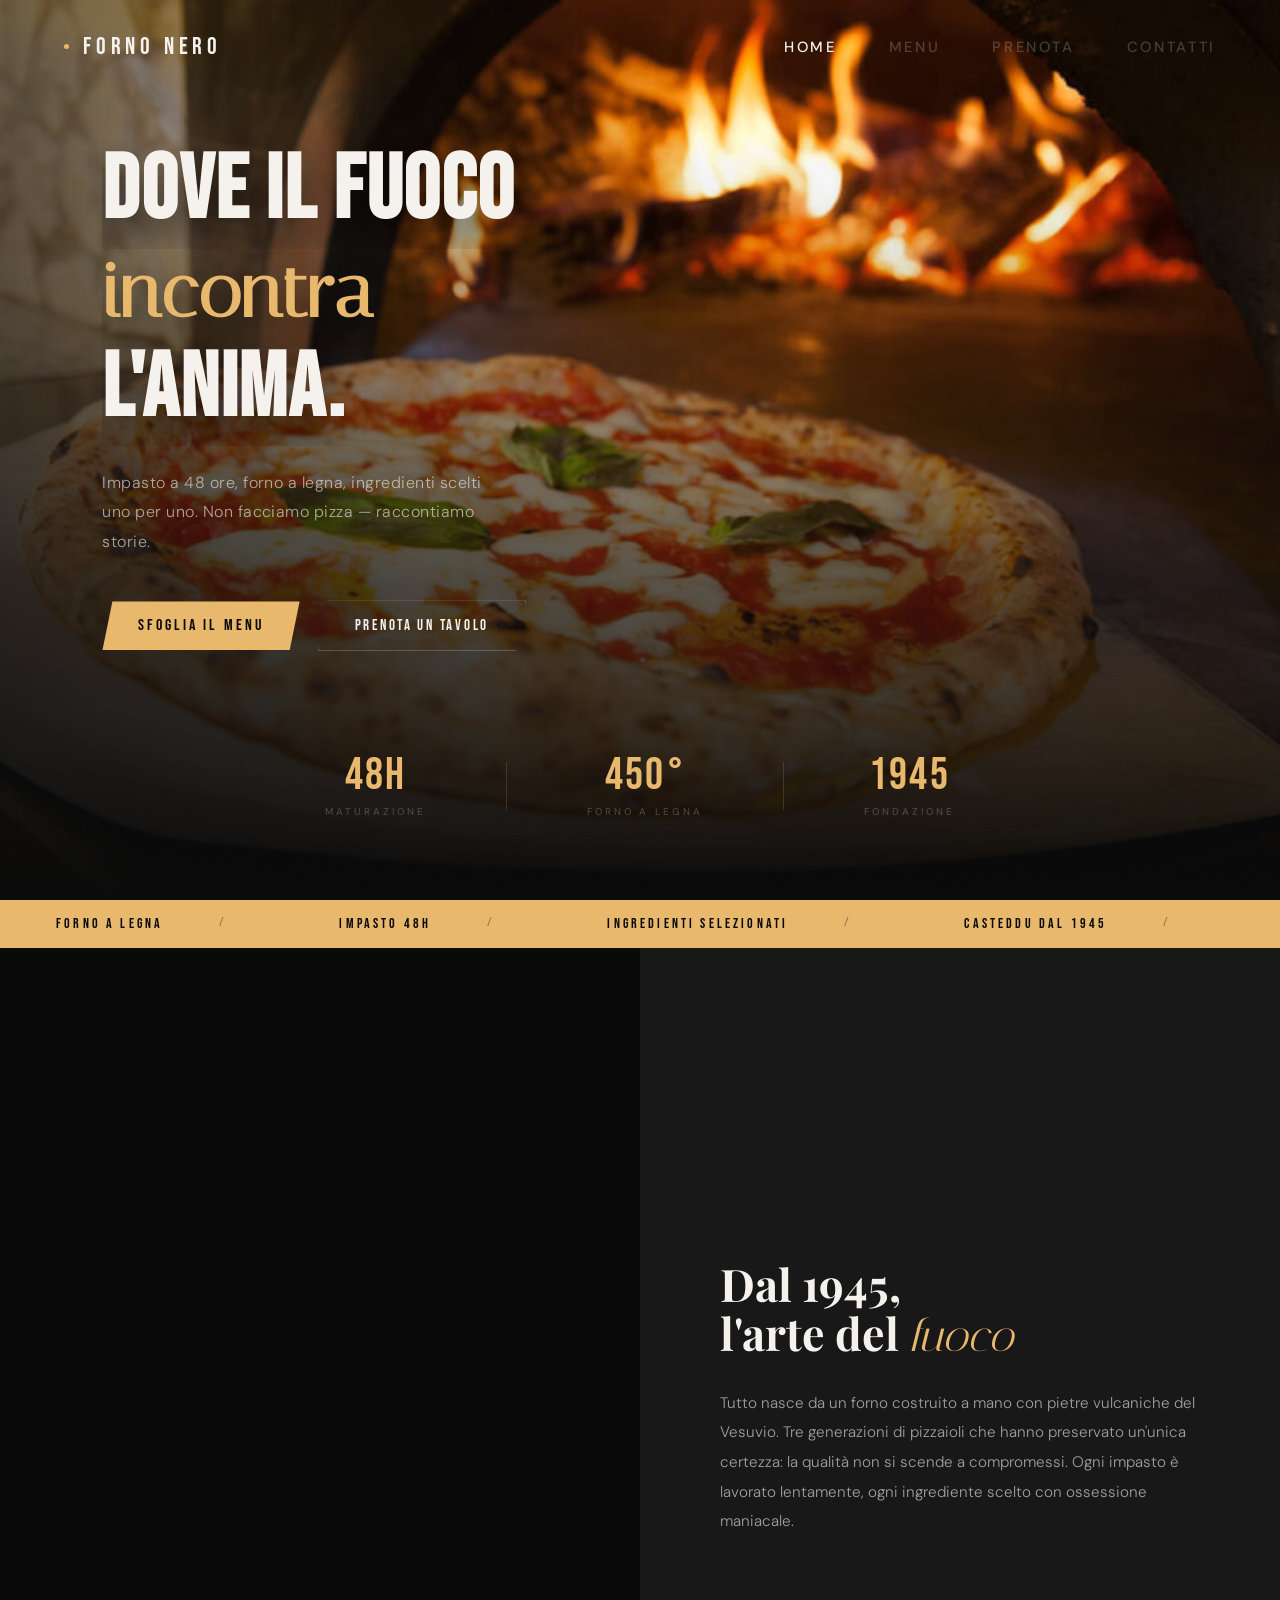
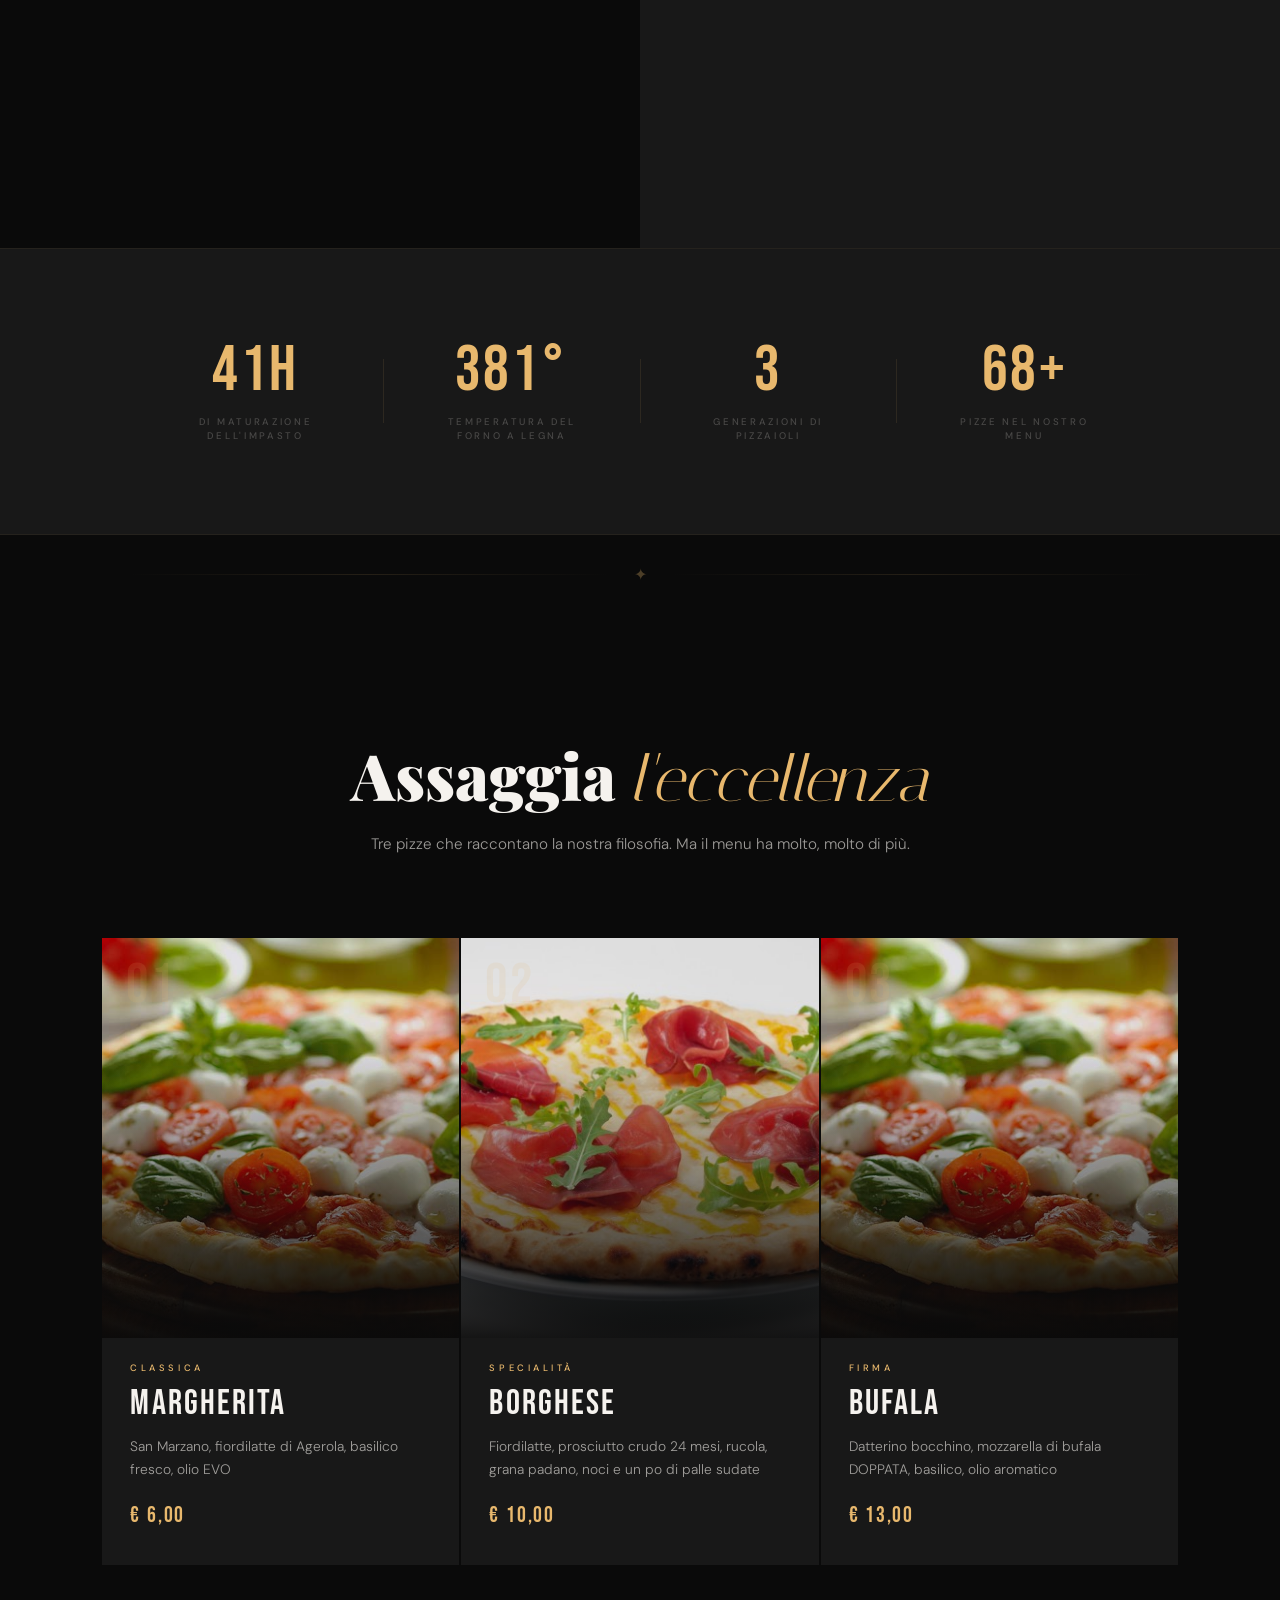
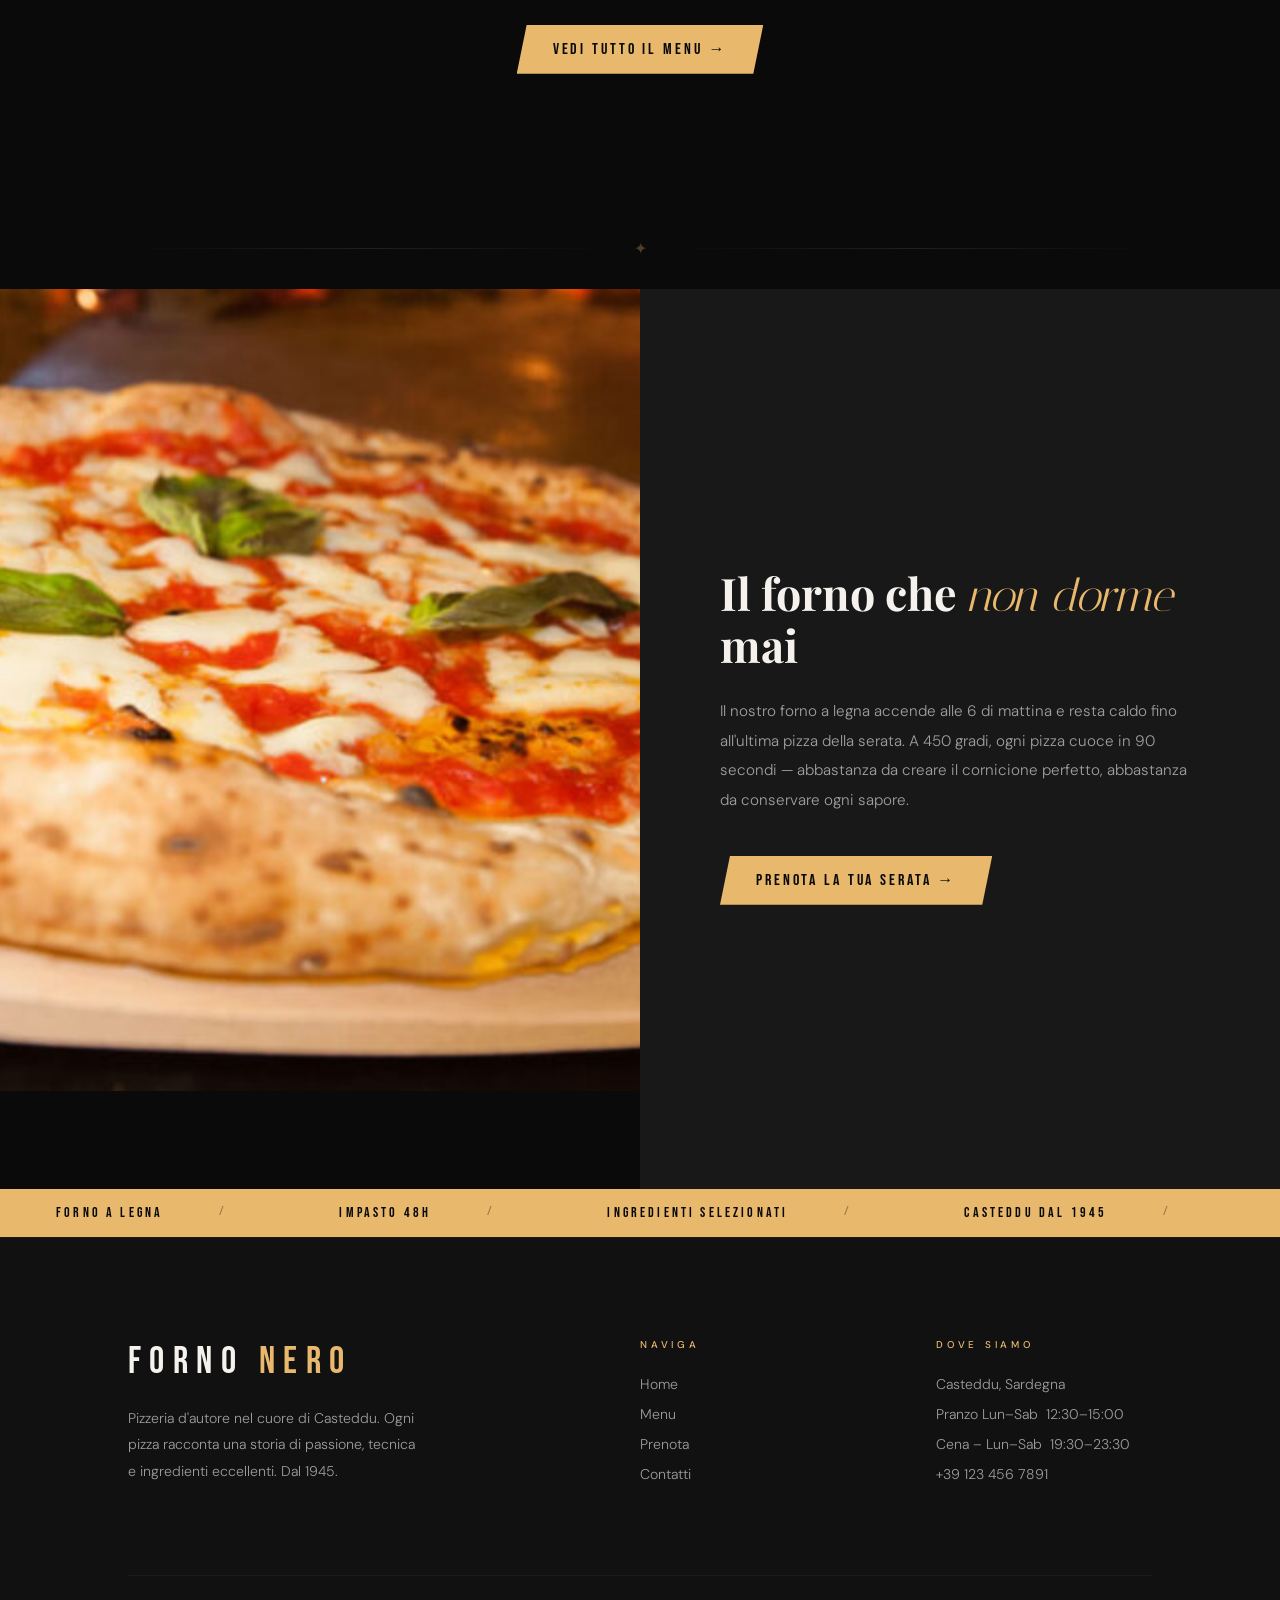
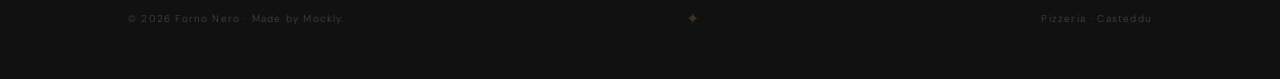
==== index.html @ 388951fe "Update index.html prova per fixare" ====
<!--FORNO NERO - Ultra Modern Redesign-->
<!DOCTYPE html>
<html lang="it">
<head>
  <meta charset="UTF-8">
  <meta name="viewport" content="width=device-width, initial-scale=1.0, viewport-fit=cover">
  <title>Forno Nero — Pizzeria d'Autore</title>
  <link rel="preconnect" href="https://fonts.googleapis.com">
  <link href="https://fonts.googleapis.com/css2?family=Bebas+Neue&family=Playfair+Display:ital,wght@0,400;0,700;0,900;1,400;1,700;1,900&family=DM+Sans:ital,opsz,wght@0,9..40,200;0,9..40,300;0,9..40,400;0,9..40,500;1,9..40,300&family=Italiana&display=swap" rel="stylesheet">
  <link rel="stylesheet" href="style.css">
  <link rel="stylesheet" href="style-index.css">
  <style>body { opacity: 0; }</style>
  <style>
    body { opacity: 0; }
    .marquee-track { animation-play-state: paused; }
  </style>
</head>
<body>

<div id="cur"></div>

<!-- Mobile overlay menu -->
<div class="mob-menu" id="mobMenu">
  <div class="mob-line"></div>
  <a href="index.html" onclick="closeMob()">Home</a>
  <a href="menu.html" onclick="closeMob()">Menu</a>
  <a href="prenotazioni.html" onclick="closeMob()">Prenota</a>
  <a href="#contatti" onclick="closeMob()">Contatti</a>
  <div class="mob-line"></div>
</div>

<!-- Nav -->
<nav id="nav">
  <a href="index.html" class="nav-brand">
    <span class="nav-brand-dot"></span>
    FORNO NERO
  </a>
  <div class="nav-links">
    <a href="index.html" class="active">Home</a>
    <a href="menu.html">Menu</a>
    <a href="prenotazioni.html">Prenota</a>
    <a href="#contatti">Contatti</a>
  </div>
  <div class="hamburger" id="ham" onclick="toggleMob()">
    <span></span><span></span><span></span>
  </div>
</nav>

<!-- Hero -->
<section id="hero">
  <div class="hero-media"></div>
  <div class="hero-vignette"></div>
  <div class="hero-content">
    <h1 class="hero-h1">
      <span class="h1-line"><span class="h1-inner">Dove il fuoco</span></span>
      <span class="h1-line"><span class="h1-inner"><em>incontra</em></span></span>
      <span class="h1-line"><span class="h1-inner">l'anima.</span></span>
    </h1>
    <p class="hero-sub">Impasto a 48 ore, forno a legna, ingredienti scelti uno per uno. Non facciamo pizza — raccontiamo storie.</p>
    <div class="hero-cta-row">
      <a href="menu.html" class="btn-primary">Sfoglia il menu</a>
      <a href="prenotazioni.html" class="btn-secondary">Prenota un tavolo</a>
    </div>
  </div>
  <div class="hero-counter">
    <div class="hero-counter-item">
      <div class="hero-counter-num">48h</div>
      <div class="hero-counter-label">Maturazione</div>
    </div>
    <div class="hero-counter-divider"></div>
    <div class="hero-counter-item">
      <div class="hero-counter-num">450°</div>
      <div class="hero-counter-label">Forno a legna</div>
    </div>
    <div class="hero-counter-divider"></div>
    <div class="hero-counter-item">
      <div class="hero-counter-num">1945</div>
      <div class="hero-counter-label">Fondazione</div>
    </div>
  </div>
</section>

<!-- Marquee -->
<div class="marquee-strip">
  <div class="marquee-track">
    <div class="marquee-item">Forno a Legna</div><div class="marquee-item">Impasto 48h</div><div class="marquee-item">Ingredienti Selezionati</div><div class="marquee-item">Casteddu Dal 1945</div><div class="marquee-item">Pizza d'Autore</div><div class="marquee-item">Tradizione Viva</div><div class="marquee-item">Forno a Legna</div><div class="marquee-item">Impasto 48h</div><div class="marquee-item">Ingredienti Selezionati</div><div class="marquee-item">Casteddu Dal 1945</div><div class="marquee-item">Pizza d'Autore</div><div class="marquee-item">Tradizione Viva</div>
  </div>
</div>

<!-- Marquee 
<div class="marquee-strip">
  <div class="marquee-track">
    <div class="marquee-item">Forno a Legna</div><div class="marquee-item">Impasto 48h</div><div class="marquee-item">Ingredienti Selezionati</div><div class="marquee-item">Casteddu Dal 1945</div><div class="marquee-item">Pizza d'Autore</div><div class="marquee-item">Tradizione Viva</div><div class="marquee-item">Forno a Legna</div><div class="marquee-item">Impasto 48h</div><div class="marquee-item">Ingredienti Selezionati</div><div class="marquee-item">Casteddu Dal 1945</div><div class="marquee-item">Pizza d'Autore</div><div class="marquee-item">Tradizione Viva</div>
  </div>
</div>
-->
<!-- Storia -->
<section class="parallax-section" id="storia">
  <div class="parallax-img-col">
    <div class="parallax-img" id="pImg1" style="background-image:url('margherita.webp');"></div>
  </div>
  <div class="parallax-text-col" data-word="FUOCO">
    <div class="parallax-text">
      <h2 class="section-h2 reveal d2">Dal 1945,<br>l'arte del <em>fuoco</em></h2>
      <p class="section-body reveal d3">Tutto nasce da un forno costruito a mano con pietre vulcaniche del Vesuvio. Tre generazioni di pizzaioli che hanno preservato un'unica certezza: la qualità non si scende a compromessi. Ogni impasto è lavorato lentamente, ogni ingrediente scelto con ossessione maniacale.</p>
    </div>
  </div>
</section>

<!-- Stats strip -->
<div class="stats-strip">
  <div class="stat-item reveal d1">
    <div class="stat-number">48h</div>
    <div class="stat-label">di maturazione dell'impasto</div>
  </div>
  <div class="stat-sep"></div>
  <div class="stat-item reveal d2">
    <div class="stat-number">450°</div>
    <div class="stat-label">temperatura del forno a legna</div>
  </div>
  <div class="stat-sep"></div>
  <div class="stat-item reveal d3">
    <div class="stat-number">3</div>
    <div class="stat-label">generazioni di pizzaioli</div>
  </div>
  <div class="stat-sep"></div>
  <div class="stat-item reveal d4">
    <div class="stat-number">80+</div>
    <div class="stat-label">pizze nel nostro menu</div>
  </div>
</div>

<div class="ornament-divider">
  <span class="ornament-glyph">✦</span>
</div>

<!-- Preview menu -->
<section class="preview-section">
  <div class="preview-head">
    <h2 class="preview-title reveal d1">Assaggia <em>l'eccellenza</em></h2>
    <p class="preview-sub reveal d2">Tre pizze che raccontano la nostra filosofia. Ma il menu ha molto, molto di più.</p>
  </div>
  <div class="preview-grid">
    <div class="preview-card reveal d1">
      <div class="preview-card-img">
        <img src="pizza_basilico.jpg" alt="Margherita">
        <div class="preview-card-overlay"></div>
        <div class="preview-card-num">01</div>
      </div>
      <div class="preview-card-body">
        <div class="preview-card-tag">Classica</div>
        <div class="preview-card-name">Margherita</div>
        <div class="preview-card-desc">San Marzano, fiordilatte di Agerola, basilico fresco, olio EVO</div>
        <div class="preview-card-price">€ 6,00</div>
      </div>
    </div>
    <div class="preview-card reveal d2">
      <div class="preview-card-img">
        <img src="borghese.jpg" alt="Borghese">
        <div class="preview-card-overlay"></div>
        <div class="preview-card-num">02</div>
      </div>
      <div class="preview-card-body">
        <div class="preview-card-tag">Specialità</div>
        <div class="preview-card-name">Borghese</div>
        <div class="preview-card-desc">Fiordilatte, prosciutto crudo 24 mesi, rucola, grana padano, noci e un po di palle sudate</div>
        <div class="preview-card-price">€ 10,00</div>
      </div>
    </div>
    <div class="preview-card reveal d3">
      <div class="preview-card-img">
        <img src="bufala.jpg" alt="Bufala">
        <div class="preview-card-overlay"></div>
        <div class="preview-card-num">03</div>
      </div>
      <div class="preview-card-body">
        <div class="preview-card-tag">Firma</div>
        <div class="preview-card-name">Bufala</div>
        <div class="preview-card-desc">Datterino bocchino, mozzarella di bufala DOPPATA, basilico, olio aromatico</div>
        <div class="preview-card-price">€ 13,00</div>
      </div>
    </div>
  </div>
  <div class="preview-cta reveal">
    <a href="menu.html" class="btn-primary">Vedi tutto il menu →</a>
  </div>
</section>

<div class="ornament-divider">
  <span class="ornament-glyph">✦</span>
</div>

<!-- Parallax forno -->
<section class="parallax-section parallax-reverse">
  <div class="parallax-text-col" data-word="LEGNA" style="background: var(--graphite);">
    <div class="parallax-text">
      <h2 class="section-h2 reveal d2">Il forno che <em>non dorme</em><br>mai</h2>
      <p class="section-body reveal d3">Il nostro forno a legna accende alle 6 di mattina e resta caldo fino all'ultima pizza della serata. A 450 gradi, ogni pizza cuoce in 90 secondi — abbastanza da creare il cornicione perfetto, abbastanza da conservare ogni sapore.</p>
      <a href="prenotazioni.html" class="btn-primary reveal d4" style="margin-top:40px; display:inline-block;">Prenota la tua serata →</a>
    </div>
  </div>
  <div class="parallax-img-col">
    <div class="parallax-img" id="pImg2" style="background-image:url('forno.jpg'); background-position: center 30%;"></div>
  </div>
</section>

<!-- Marquee -->
<div class="marquee-strip">
  <div class="marquee-track">
    <div class="marquee-item">Forno a Legna</div><div class="marquee-item">Impasto 48h</div><div class="marquee-item">Ingredienti Selezionati</div><div class="marquee-item">Casteddu Dal 1945</div><div class="marquee-item">Pizza d'Autore</div><div class="marquee-item">Tradizione Viva</div><div class="marquee-item">Forno a Legna</div><div class="marquee-item">Impasto 48h</div><div class="marquee-item">Ingredienti Selezionati</div><div class="marquee-item">Casteddu Dal 1945</div><div class="marquee-item">Pizza d'Autore</div><div class="marquee-item">Tradizione Viva</div>
  </div>
</div>

<!-- Footer -->
<footer id="contatti">
  <div class="footer-grid">
    <div>
      <div class="footer-brand">FORNO <span>NERO</span></div>
      <p class="footer-sub">Pizzeria d'autore nel cuore di Casteddu. Ogni pizza racconta una storia di passione, tecnica e ingredienti eccellenti. Dal 1945.</p>
    </div>
    <div class="footer-col">
      <h4>Naviga</h4>
      <a href="index.html">Home</a>
      <a href="menu.html">Menu</a>
      <a href="prenotazioni.html">Prenota</a>
      <a href="#contatti">Contatti</a>
    </div>
    <div class="footer-col">
      <h4>Dove siamo</h4>
      <a href="https://maps.app.goo.gl/SE37KUVxoLeGLsXS6" target="_blank" rel="noopener">Casteddu, Sardegna</a>
      <a href="#">Pranzo Lun–Sab&nbsp;&nbsp;12:30–15:00</a>
      <a href="#">Cena – Lun–Sab&nbsp;&nbsp;19:30–23:30</a>
      <a href="#">+39 123 456 7891</a>
    </div>
  </div>
  <div class="footer-bottom">
    <span>© 2026 Forno Nero · Made by Mockly.</span>
    <span class="footer-ornament">✦</span>
    <span>Pizzeria · Casteddu</span>
  </div>
</footer>

<script src="script.js"></script>
</body>
</html>
---- style.css ----
/* FORNO NERO */

/* ══ FONTS ══ */

:root {
  --void:     #0a0a0a;
  --carbon:   #111111;
  --graphite: #181818;
  --slate:    #242424;

  --signal:   #e8b86d;
  --signal2:  #c9963a;

  --white:    #f5f2ee;
  --mist:     rgba(245,242,238,0.62);
  --ghost:    rgba(245,242,238,0.22);

  /* compat */
  --ink:      var(--void);
  --bark:     var(--graphite);
  --ember:    #1a0f06;
  --sienna:   #8b4a1e;
  --amber:    var(--signal2);
  --gold:     var(--signal);
  --cream:    var(--white);
  --parchment:#ede0c4;
  --ash:      rgba(245,242,238,0.1);

  --grain: url("data:image/svg+xml,%3Csvg xmlns='http://www.w3.org/2000/svg' width='300' height='300'%3E%3Cfilter id='n'%3E%3CfeTurbulence type='fractalNoise' baseFrequency='0.85' numOctaves='4' stitchTiles='stitch'/%3E%3C/filter%3E%3Crect width='300' height='300' filter='url(%23n)' opacity='0.05'/%3E%3C/svg%3E");

  --font-display: 'Bebas Neue', sans-serif;
  --font-serif:   'Playfair Display', serif;
  --font-body:    'DM Sans', sans-serif;
  --font-accent:  'Italiana', serif;
}

*, *::before, *::after { box-sizing: border-box; margin: 0; padding: 0; }
html { scroll-behavior: smooth; overflow-x: hidden; }

body {
  background: var(--void);
  color: var(--white);
  font-family: var(--font-body);
  font-weight: 300;
  overflow-x: hidden;
  cursor: auto;
  -webkit-user-select: none;
  -moz-user-select: none;
  -ms-user-select: none;
  user-select: none;
  width: 100%;
  max-width: 100vw;
}

body::before {
  content: '';
  position: fixed; inset: 0;
  background-image: var(--grain);
  background-size: 300px 300px;
  pointer-events: none;
  z-index: 9000;
  opacity: 0.3;
  mix-blend-mode: overlay;
}

/* NAV */
nav {
  position: fixed; top: 0; left: 0; right: 0; z-index: 500;
  padding: 32px 64px;
  display: flex; align-items: center; justify-content: space-between;
  transition: padding .5s, background .5s;
}
nav.scrolled {
  padding: 16px 64px;
  background: rgba(10,10,10,.97);
  backdrop-filter: blur(30px);
  border-bottom: 1px solid rgba(232,184,109,.06);
}
.nav-brand {
  font-family: var(--font-display);
  font-size: 1.5rem;
  letter-spacing: .2em;
  color: var(--white);
  text-decoration: none;
  display: flex; align-items: center; gap: 14px;
}
.nav-brand-dot {
  width: 5px; height: 5px;
  background: var(--signal);
  border-radius: 50%;
  animation: pulse 3s ease-in-out infinite;
  flex-shrink: 0;
}
@keyframes pulse { 0%,100%{opacity:.5;transform:scale(1)} 50%{opacity:1;transform:scale(1.4)} }
.nav-links { display: flex; gap: 52px; }
.nav-links a {
  font-family: var(--font-body);
  font-size: .92rem;
  font-weight: 500;
  letter-spacing: .18em;
  text-transform: uppercase;
  color: var(--ghost);
  text-decoration: none;
  position: relative;
  transition: color .3s;
}
.nav-links a::after {
  content: '';
  position: absolute; bottom: -4px; left: 0; right: 0;
  height: 1px; background: var(--signal);
  transform: scaleX(0); transform-origin: left;
  transition: transform .4s cubic-bezier(.16,1,.3,1);
}
.nav-links a:hover,
.nav-links a.active { color: var(--white); }
.nav-links a:hover::after,
.nav-links a.active::after { transform: scaleX(1); }

.hamburger {
  display: none; flex-direction: column; gap: 6px;
  cursor: pointer; padding: 4px;
}
.hamburger span {
  display: block; width: 24px; height: 1px;
  background: var(--white);
  transition: all .4s cubic-bezier(.16,1,.3,1);
}
.hamburger.open span:nth-child(1) { transform: translateY(7px) rotate(45deg); }
.hamburger.open span:nth-child(2) { opacity:0; transform:scaleX(0); }
.hamburger.open span:nth-child(3) { transform: translateY(-7px) rotate(-45deg); }

.mob-menu {
  position: fixed; inset: 0; z-index: 450;
  background: rgba(10,10,10,.99);
  display: flex; flex-direction: column; align-items: center; justify-content: center; gap: 28px;
  opacity: 0; visibility: hidden;
  transition: opacity .5s, visibility .5s;
}
.mob-menu.open { opacity:1; visibility:visible; }
.mob-menu a {
  font-family: var(--font-display);
  font-size: clamp(3rem, 12vw, 5.5rem);
  letter-spacing: .1em;
  color: var(--white); text-decoration: none;
  opacity: 0; transform: translateY(30px);
  transition: color .3s;
}
.mob-menu.open a { opacity:1; transform:none; }
.mob-menu.open a:nth-child(2) { transition: opacity .5s .1s, transform .5s .1s, color .3s; }
.mob-menu.open a:nth-child(3) { transition: opacity .5s .2s, transform .5s .2s, color .3s; }
.mob-menu.open a:nth-child(4) { transition: opacity .5s .3s, transform .5s .3s, color .3s; }
.mob-menu.open a:nth-child(5) { transition: opacity .5s .4s, transform .5s .4s, color .3s; }
.mob-menu a:hover { color: var(--signal); }
.mob-line { width: 40px; height: 1px; background: rgba(232,184,109,.2); }

/* MARQUEE */
.marquee-strip {
  overflow: hidden;
  padding: 0;
  background: var(--signal);
  display: flex;
  align-items: center;
  height: 48px;
}
.marquee-strip {
  overflow: hidden;
  padding: 0;
  background: var(--signal);
  display: flex;
  align-items: center;
  /* ✅ FIX: min-height invece di height fisso, così il testo non viene mai tagliato */
  min-height: 48px;
  height: auto;
  /* ✅ FIX: padding verticale di sicurezza */
  padding-top: 10px;
  padding-bottom: 10px;
}
 
.marquee-track {
  display: flex;
  align-items: center;
  /* ✅ FIX: width max-content è corretto, ma aggiungiamo flex-shrink:0
     per evitare che il browser comprima il track quando calcola il layout */
  width: max-content;
  flex-shrink: 0;
  animation: marqueeScroll 30s linear infinite;
  will-change: transform;
}
 
@keyframes marqueeScroll {
  from { transform: translateX(0); }
  to   { transform: translateX(-50%); }
}
 
.marquee-item {
  font-family: var(--font-display);
  font-size: .9rem;
  letter-spacing: .22em;
  color: var(--void);
  padding: 0 56px;
  white-space: nowrap;
  display: inline-flex;
  align-items: center;
  /* ✅ FIX: line-height esplicita per evitare variazioni tra browser */
  line-height: 1.2;
}
 
.marquee-item::after {
  content: '/';
  font-size: .75rem;
  opacity: .35;
  margin-left: 56px;
}
 
/* Pause on hover */
.marquee-strip:hover .marquee-track {
  animation-play-state: paused;
}
 
/* Mobile */
@media (max-width: 768px) {
  .marquee-item {
    font-size: .8rem;
    padding: 0 32px;
  }
  .marquee-item::after {
    margin-left: 32px;
  }
}
/* PARALLAX SECTIONS */
.parallax-section {
  position: relative; min-height: 100vh;
  display: grid; grid-template-columns: 1fr 1fr;
  overflow: hidden;
}
.parallax-section.parallax-reverse { direction: rtl; }
.parallax-section.parallax-reverse .parallax-text-col { direction: ltr; }
.parallax-img-col { position: relative; overflow: hidden; }
.parallax-img {
  position: absolute; inset: -15% 0;
  background-size: cover; background-position: center;
  will-change: transform;
}
.parallax-text-col {
  display: flex; align-items: center;
  padding: 120px 80px;
  background: var(--graphite); position: relative;
}
.parallax-text-col::before {
  display: none;
}
.parallax-text { max-width: 480px; }

/* TEXT ELEMENTS */
.section-label {
  font-family: var(--font-body);
  font-size: .62rem; letter-spacing: .42em; text-transform: uppercase;
  color: var(--signal); margin-bottom: 22px;
  display: flex; align-items: center; gap: 14px;
  font-weight: 500;
}
.section-label::before {
  content: ''; width: 22px; height: 1px;
  background: var(--signal); opacity: .55;
}
.section-h2 {
  font-family: var(--font-serif);
  font-size: clamp(2rem, 3.5vw, 3.8rem);
  font-weight: 700; line-height: 1.1;
  color: var(--white); margin-bottom: 28px;
}
.section-h2 em {
  font-style: italic;
  font-family: var(--font-accent);
  color: var(--signal);
  font-weight: 400;
}
.section-body {
  font-size: .95rem; line-height: 1.95;
  color: var(--mist); font-weight: 300;
}

/* DIVIDER */
.ornament-divider {
  display: flex; align-items: center;
  padding: 0 10vw; gap: 24px; height: 80px;
  background: var(--void);
}
.ornament-divider::before, .ornament-divider::after {
  content: ''; flex: 1; height: 1px;
  background: linear-gradient(to right, transparent, rgba(232,184,109,.12), transparent);
}
.ornament-glyph { font-size: 1rem; color: var(--signal); opacity: .3; }

/* BUTTONS */
.btn-primary {
  font-family: var(--font-display);
  font-size: 1rem; letter-spacing: .18em;
  color: var(--void); background: var(--signal);
  text-decoration: none; padding: 15px 36px;
  display: inline-block; cursor: none;
  transition: background .25s, letter-spacing .25s;
  clip-path: polygon(10px 0%, 100% 0%, calc(100% - 10px) 100%, 0% 100%);
}
.btn-primary:hover {
  background: var(--white);
  letter-spacing: .24em;
}

.btn-secondary {
  font-family: var(--font-display);
  font-size: .95rem; letter-spacing: .18em;
  color: var(--white); background: transparent;
  border: 1px solid rgba(245,242,238,.2);
  text-decoration: none; padding: 15px 36px;
  display: inline-block; cursor: none;
  transition: border-color .3s, color .3s;
  clip-path: polygon(10px 0%, 100% 0%, calc(100% - 10px) 100%, 0% 100%);
}
.btn-secondary:hover { border-color: var(--signal); color: var(--signal); }

/* REVEAL */
.reveal {
  opacity: 0; transform: translateY(36px);
  transition: opacity .85s cubic-bezier(.16,1,.3,1), transform .85s cubic-bezier(.16,1,.3,1);
}
.reveal.visible { opacity: 1; transform: none; }
.reveal.d1 { transition-delay: .08s; }
.reveal.d2 { transition-delay: .18s; }
.reveal.d3 { transition-delay: .3s; }
.reveal.d4 { transition-delay: .44s; }
@keyframes fadeUp { from { opacity:0; transform:translateY(24px); } to { opacity:1; transform:none; } }

/* ── ADVANCED ANIMATIONS ── */

/* Magnetic hover effect for buttons */
.btn-primary, .btn-secondary {
  position: relative;
  overflow: hidden;
}
.btn-primary::before {
  content: '';
  position: absolute;
  top: 50%; left: 50%;
  width: 0; height: 0;
  background: rgba(255,255,255,.15);
  border-radius: 50%;
  transform: translate(-50%, -50%);
  transition: width .6s cubic-bezier(.16,1,.3,1), height .6s cubic-bezier(.16,1,.3,1);
}
.btn-primary:hover::before { width: 300px; height: 300px; }

/* Shimmer animation for stat numbers */
@keyframes shimmer {
  0% { background-position: -200% center; }
  100% { background-position: 200% center; }
}

/* Stagger entrance for nav links */
@keyframes navLinkIn {
  from { opacity: 0; transform: translateY(-8px); }
  to { opacity: 1; transform: none; }
}
.nav-links a {
  animation: navLinkIn .5s cubic-bezier(.16,1,.3,1) both;
}
.nav-links a:nth-child(1) { animation-delay: .05s; }
.nav-links a:nth-child(2) { animation-delay: .1s; }
.nav-links a:nth-child(3) { animation-delay: .15s; }
.nav-links a:nth-child(4) { animation-delay: .2s; }

/* Glow pulse for brand dot */
.nav-brand-dot {
  box-shadow: 0 0 0 0 rgba(232,184,109,.4);
  animation: brandPulse 3s ease-in-out infinite;
}
@keyframes brandPulse {
  0%, 100% { opacity:.5; transform:scale(1); box-shadow: 0 0 0 0 rgba(232,184,109,.4); }
  50% { opacity:1; transform:scale(1.4); box-shadow: 0 0 0 6px rgba(232,184,109,0); }
}

/* Floating animation for ornament glyph */
@keyframes float {
  0%, 100% { transform: translateY(0); }
  50% { transform: translateY(-6px); }
}
.ornament-glyph {
  animation: float 3s ease-in-out infinite;
  display: inline-block;
}

/* Marquee hover pause */
.marquee-strip:hover .marquee-track {
  animation-play-state: paused;
}

/* Underline swipe animation */
.nav-links a {
  overflow: hidden;
}

/* Card hover glow */
.preview-card::after,
.spec-card::after {
  content: '';
  position: absolute;
  inset: 0;
  background: radial-gradient(circle at 50% 100%, rgba(232,184,109,.08) 0%, transparent 60%);
  opacity: 0;
  transition: opacity .5s cubic-bezier(.16,1,.3,1);
  pointer-events: none;
}
.preview-card:hover::after,
.spec-card:hover::after { opacity: 1; }

/* Cursor glow (desktop) */
#cur {
  display: none;
}
#cur.visible { opacity: 1; }
#cur.hovered { width: 40px; height: 40px; opacity: .5; }

/* Line border reveal */
@keyframes lineDraw {
  from { transform: scaleX(0); }
  to { transform: scaleX(1); }
}

/* Texture shimmer on hover for sections */
.parallax-text-col {
  transition: background .6s;
}

/* Number counter animation */
@keyframes countUp {
  from { opacity: 0; transform: translateY(20px); }
  to { opacity: 1; transform: none; }
}
.stat-item.visible .stat-number {
  animation: countUp .7s cubic-bezier(.16,1,.3,1) both;
}
.stat-item.visible.d1 .stat-number { animation-delay: .05s; }
.stat-item.visible.d2 .stat-number { animation-delay: .15s; }
.stat-item.visible.d3 .stat-number { animation-delay: .25s; }
.stat-item.visible.d4 .stat-number { animation-delay: .35s; }

/* FOOTER */
footer {
  background: var(--carbon);
  border-top: 1px solid rgba(232,184,109,.05);
  padding: 100px 10vw 50px;
  overflow: hidden;
}
.footer-grid {
  display: grid; grid-template-columns: 2fr 1fr 1fr;
  gap: 80px; margin-bottom: 80px;
}
.footer-brand {
  font-family: var(--font-display);
  font-size: clamp(1.6rem, 3vw, 2.4rem);
  letter-spacing: .22em; color: var(--white); margin-bottom: 20px;
  white-space: nowrap;
}
.footer-brand span { color: var(--signal); }
.footer-sub { font-size: .88rem; color: var(--mist); line-height: 1.9; max-width: 290px; }
.footer-col h4 {
  font-family: var(--font-body); font-size: .62rem;
  letter-spacing: .38em; text-transform: uppercase;
  color: var(--signal); margin-bottom: 24px; font-weight: 500;
}
.footer-col a {
  display: block; font-size: .88rem;
  color: var(--mist); text-decoration: none;
  margin-bottom: 12px; transition: color .3s;
}
.footer-col a:hover { color: var(--white); }
.footer-bottom {
  border-top: 1px solid rgba(232,184,109,.06); padding-top: 32px;
  display: flex; justify-content: space-between; align-items: center;
  font-size: .62rem; letter-spacing: .12em; color: var(--ghost);
  font-family: var(--font-body);
  flex-wrap: wrap; gap: 8px;
}
.footer-ornament { color: var(--signal); opacity: .2; font-size: 1rem; }

/* TABLET */
@media (max-width: 1024px) {
  nav, nav.scrolled { padding: 20px 32px; }
  .nav-links { gap: 28px; }
  .parallax-section { grid-template-columns: 1fr; min-height: auto; }
  .parallax-section.parallax-reverse { direction: ltr; }
  .parallax-img-col { height: 55vw; min-height: 280px; }
  .parallax-img { position: absolute; inset: 0; height: 100%; transform: none !important; }
  .parallax-text-col { padding: 72px 8vw; }
  .parallax-text { max-width: 100%; }
  .footer-grid { grid-template-columns: 1fr 1fr; gap: 48px; }
  footer { padding: 80px 8vw 44px; }
}
@media (max-width: 768px) {
  body { cursor: auto; }
  #cur { display: none; }
  nav, nav.scrolled { padding: 18px 20px; }
  .nav-links { display: none; }
  .hamburger { display: flex; }
  .parallax-img-col { height: 60vw; min-height: 220px; }
  .parallax-text-col { padding: 56px 6vw; }
  .section-h2 { font-size: clamp(1.8rem, 7vw, 2.8rem); }
  .footer-grid { grid-template-columns: 1fr; gap: 36px; }
  .footer-brand { font-size: 1.8rem; }
  .footer-bottom { flex-direction: column; gap: 10px; align-items: flex-start; }
  .footer-ornament { display: none; }
  footer { padding: 60px 6vw 32px; }
  .marquee-item { font-size: .8rem; padding: 0 32px; }
  .btn-primary, .btn-secondary { padding: 14px 28px; font-size: .9rem; }
}
---- style-index.css ----
/* FORNO NERO — style-index.css — Ultra Modern */
/* ✅ BUG FIX 1: .h1-line overflow hidden tagliava lettere alte (Bebas Neue) */
/* ✅ BUG FIX 2: .hero-counter non visibile su alcuni browser/device */
/* ✅ BUG FIX 3: .marquee-strip altezza fissa 48px tagliava il testo */

/* HERO */
#hero {
  position: relative;
  min-height: 100vh;
  overflow: visible;
  height: auto;
  display: flex;
  flex-direction: column;
  align-items: flex-start;
  justify-content: space-between;
}

.hero-media {
  position: absolute; inset: 0;
  background-image: url("forno.jpg");
  background-size: cover;
  background-position: center 40%;
  transform: scale(1.12);
  animation: heroZoom 14s ease-out forwards;
  z-index: 0;
  width: 100%;
  height: 100%;
}

@keyframes heroZoom { to { transform: scale(1); } }

.hero-vignette {
  position: absolute; inset: 0;
  z-index: 1;
  background:
    linear-gradient(to top, rgba(10,10,10,1) 0%, rgba(10,10,10,.65) 35%, rgba(10,10,10,.15) 65%, transparent 85%),
    linear-gradient(to right, rgba(10,10,10,.6) 0%, transparent 55%);
}

.hero-content {
  position: relative;
  z-index: 2;
  padding: 140px 6vw 0 8vw;
  max-width: min(920px, 90vw);
  width: 100%;
}

.hero-eyebrow {
  font-family: var(--font-body);
  font-size: .7rem; letter-spacing: .42em; text-transform: uppercase;
  color: var(--signal); margin-bottom: 44px;
  opacity: 0; animation: fadeUp .8s ease forwards 2.2s;
  display: flex; align-items: center; gap: 0;
  font-weight: 500;
}

.hero-h1 {
  font-family: var(--font-display);
  font-size: clamp(3.5rem, 7vw, 10rem);
  line-height: 1.05;
  color: var(--white);
  margin-bottom: 32px;
  letter-spacing: .02em;
  text-shadow: 0 18px 35px rgba(0,0,0,0.5);
}

.hero-h1 em {
  font-style: normal;
  font-family: var(--font-accent);
  color: var(--signal);
  font-size: .85em;
}

.h1-line {
  display: block;
  /* ✅ FIX 1: era overflow:hidden che tagliava le lettere alte di Bebas Neue.
     Usiamo clip invece di overflow, oppure aggiungiamo padding compensativo.
     La soluzione più pulita: padding-bottom + margin-bottom negativo per non
     alterare il layout, ma che permette alle discendenti/ascendenti di respirare. */
  overflow: hidden;
  padding-bottom: 0.12em;
  margin-bottom: -0.12em;
}

.h1-inner {
  display: block;
  transform: translateY(110%);
  animation: slideUp 1s cubic-bezier(.16,1,.3,1) forwards;
  white-space: normal;
  /* ✅ FIX 1 (complementare): padding-top per non tagliare le parti alte */
  padding-top: 0.05em;
}

.h1-line:nth-child(1) .h1-inner { animation-delay: 0.5s; }
.h1-line:nth-child(2) .h1-inner { animation-delay: 0.65s; }
.h1-line:nth-child(3) .h1-inner { animation-delay: 0.8s; }
@keyframes slideUp { to { transform: translateY(0); } }

.hero-sub {
  font-size: 1rem; font-weight: 300;
  color: var(--mist); letter-spacing: .03em; line-height: 1.85;
  max-width: min(380px, 85vw);
  opacity: 0; animation: fadeUp .8s ease forwards 1.2s;
  text-shadow: 0 10px 24px rgba(0,0,0,0.35);
}

.hero-cta-row {
  margin-top: 44px; display: flex; align-items: center; gap: 18px; flex-wrap: wrap;
  opacity: 0; animation: fadeUp .8s ease forwards 1.4s;
}

/* ✅ FIX 2: Hero counter bar
   Problema: opacity:0 + animation fadeUp non partiva su alcuni browser
   quando la pagina veniva caricata con body opacity:0 (vedi <style> in head).
   Il body parte invisibile e fa un fade-in via JS. Se lo script è lento,
   le animazioni CSS con delay potrebbero già essere scadute.
   Soluzione: aggiungiamo animation-fill-mode: both (già presente),
   e usiamo animation-play-state per forzare la riproduzione,
   più un fallback con animation-delay più corto. */
.hero-counter {
  position: relative;
  z-index: 2;
  width: 100%;
  display: flex;
  align-items: center;
  justify-content: center;
  padding: 0 10vw 6vh;
  margin-top: 60px;
  opacity: 0;
  /* ✅ FIX 2: ridotto delay da 1.6s a 1s e aggiunto both per garantire
     che l'elemento rimanga visibile anche se l'animazione è già completata */
  animation: fadeUp .8s ease forwards 1s;
  animation-fill-mode: both;
}

.hero-counter-item {
  flex: 0 1 auto;
  padding: 28px 40px;
  text-align: center;
}

.hero-counter-num {
  font-family: var(--font-display);
  font-size: clamp(2rem, 3.5vw, 3.5rem);
  color: var(--signal); line-height: 1; letter-spacing: .05em;
  margin-bottom: 6px;
  /* ✅ FIX 2 (complementare): garantisce visibilità anche senza animazione */
  will-change: transform;
}

.hero-counter-label {
  font-family: var(--font-body);
  font-size: .62rem; letter-spacing: .3em; text-transform: uppercase;
  color: var(--ghost); font-weight: 500;
  /* ✅ FIX 2: white-space:nowrap evita che le label si spezzino su mobile */
  white-space: nowrap;
}

.hero-counter-divider {
  width: 1px; height: 48px;
  background: rgba(232,184,109,.18);
  flex-shrink: 0;
  margin: 0 40px;
}

/* STATS STRIP — sezione separata sotto l'hero */
.stats-strip {
  background: var(--graphite);
  width: 100%;
  display: flex;
  align-items: center;
  justify-content: center;
  padding: 70px 10vw;
  gap: 0;
  flex-wrap: wrap;
  border-top: 1px solid rgba(232,184,109,.06);
  border-bottom: 1px solid rgba(232,184,109,.06);
}

.stat-item {
  text-align: center;
  padding: 20px 48px;
  flex: 1;
  min-width: 160px;
}

.stat-number {
  font-family: var(--font-display);
  font-size: clamp(3rem, 5vw, 5rem);
  color: var(--signal); line-height: 1; margin-bottom: 12px;
  letter-spacing: .04em;
}

.stat-label {
  font-family: var(--font-body);
  font-size: .6rem; letter-spacing: .28em; text-transform: uppercase;
  color: var(--ghost); line-height: 1.5; font-weight: 500;
}

.stat-sep {
  width: 1px; height: 64px;
  background: rgba(232,184,109,.1);
  flex-shrink: 0;
}

/* PREVIEW SECTION */
.preview-section {
  background: var(--void); padding: 130px 8vw;
}
.preview-head { text-align: center; margin-bottom: 80px; }
.preview-title {
  font-family: var(--font-serif);
  font-size: clamp(2.5rem, 5vw, 5.5rem); font-weight: 900;
  color: var(--white); line-height: .95;
}
.preview-title em {
  font-style: italic;
  font-family: var(--font-accent);
  color: var(--signal);
  font-weight: 400;
}
.preview-sub {
  font-size: .95rem; color: var(--mist);
  line-height: 1.8; margin-top: 20px;
}
.preview-grid {
  display: grid; grid-template-columns: repeat(3, 1fr);
  gap: 2px; max-width: 1300px; margin: 0 auto 60px;
}
.preview-card {
  position: relative; overflow: hidden;
  background: var(--graphite);
  transition: transform .5s cubic-bezier(.16,1,.3,1);
}
.preview-card:hover { transform: translateY(-8px); }
.preview-card-img {
  position: relative; height: 400px; overflow: hidden;
}
.preview-card-img img {
  width: 100%; height: 100%; object-fit: cover;
  transition: transform 1.2s cubic-bezier(.16,1,.3,1);
  filter: brightness(.9);
}
.preview-card:hover .preview-card-img img { transform: scale(1.08); filter: brightness(1); }
.preview-card-overlay {
  position: absolute; inset: 0;
  background: linear-gradient(to top, rgba(10,10,10,.95) 0%, rgba(10,10,10,.3) 50%, transparent 75%);
}
.preview-card-num {
  position: absolute; top: 20px; left: 24px;
  font-family: var(--font-display);
  font-size: 3.5rem; color: rgba(232,184,109,.12);
  line-height: 1; letter-spacing: .05em;
  z-index: 1;
}
.preview-card-body {
  padding: 24px 28px 36px;
}
.preview-card-tag {
  font-family: var(--font-body);
  font-size: .58rem; letter-spacing: .38em; text-transform: uppercase;
  color: var(--signal); margin-bottom: 8px; font-weight: 500;
}
.preview-card-name {
  font-family: var(--font-display);
  font-size: 2.2rem; color: var(--white); margin-bottom: 10px;
  letter-spacing: .06em;
}
.preview-card-desc {
  font-size: .86rem; color: var(--mist); line-height: 1.7; margin-bottom: 20px;
}
.preview-card-price {
  font-family: var(--font-display);
  font-size: 1.4rem; color: var(--signal); letter-spacing: .08em;
}
.preview-cta { text-align: center; margin-top: 20px; }

/* RESPONSIVE */
@media (max-width: 1024px) {
  .preview-grid { grid-template-columns: 1fr 1fr; }
  .preview-card:last-child { grid-column: span 2; }
  .stats-strip { padding: 56px 6vw; }
  .stat-sep { display: none; }
  .stat-item { border-bottom: 1px solid rgba(232,184,109,.06); }
  .hero-counter { padding: 0 8vw 6vh; }
  .hero-counter-divider { margin: 0 24px; }
}

@media (max-width: 768px) {
  #hero { min-height: 100svh; }
  .hero-content { padding: 110px 6vw 0; }
  .hero-h1 { font-size: clamp(3rem, 13vw, 5rem); line-height: 1.03; margin-bottom: 22px; }
  .hero-sub { font-size: .88rem; }
  .hero-cta-row { flex-direction: column; align-items: flex-start; gap: 12px; }
  .hero-counter { padding: 0 6vw 6vh; gap: 0; }
  .hero-counter-item { padding: 20px 0; }
  /* ✅ FIX 2 mobile: le label non si spezzano su schermi stretti */
  .hero-counter-label { font-size: .55rem; letter-spacing: .2em; }
  .hero-counter-divider { margin: 0 16px; }
  .stats-strip { padding: 48px 6vw; }
  .stat-item { min-width: 50%; padding: 20px 16px; }
  .preview-section { padding: 80px 5vw; }
  .preview-grid { grid-template-columns: 1fr; }
  .preview-card:last-child { grid-column: span 1; }
  .preview-card-img { height: 300px; }
}

@media (max-width: 480px) {
  .hero-h1 { font-size: clamp(3rem, 14vw, 5rem); }
  .hero-counter { flex-direction: row; flex-wrap: wrap; gap: 0; }
  .hero-counter-item { min-width: 33%; text-align: center; }
  .hero-counter-divider { display: none; }
  .stat-item { min-width: 100%; }
}
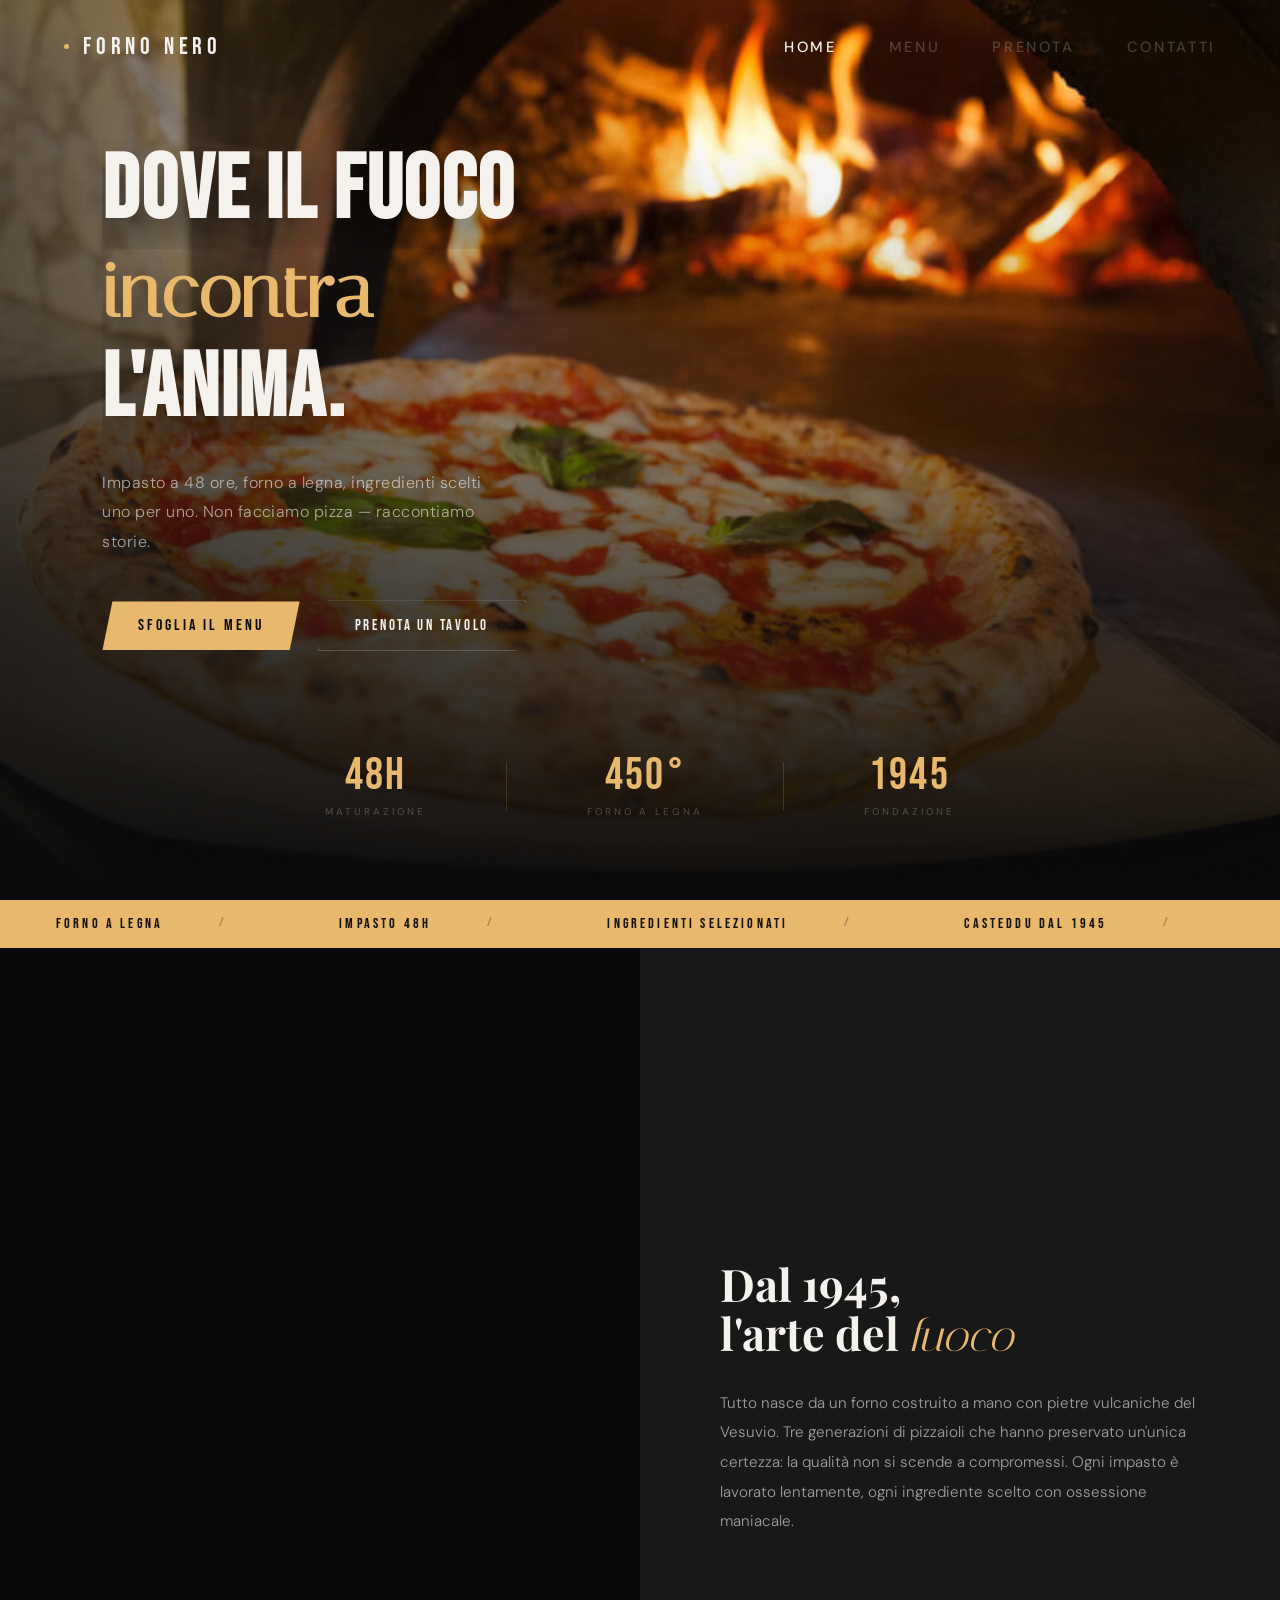
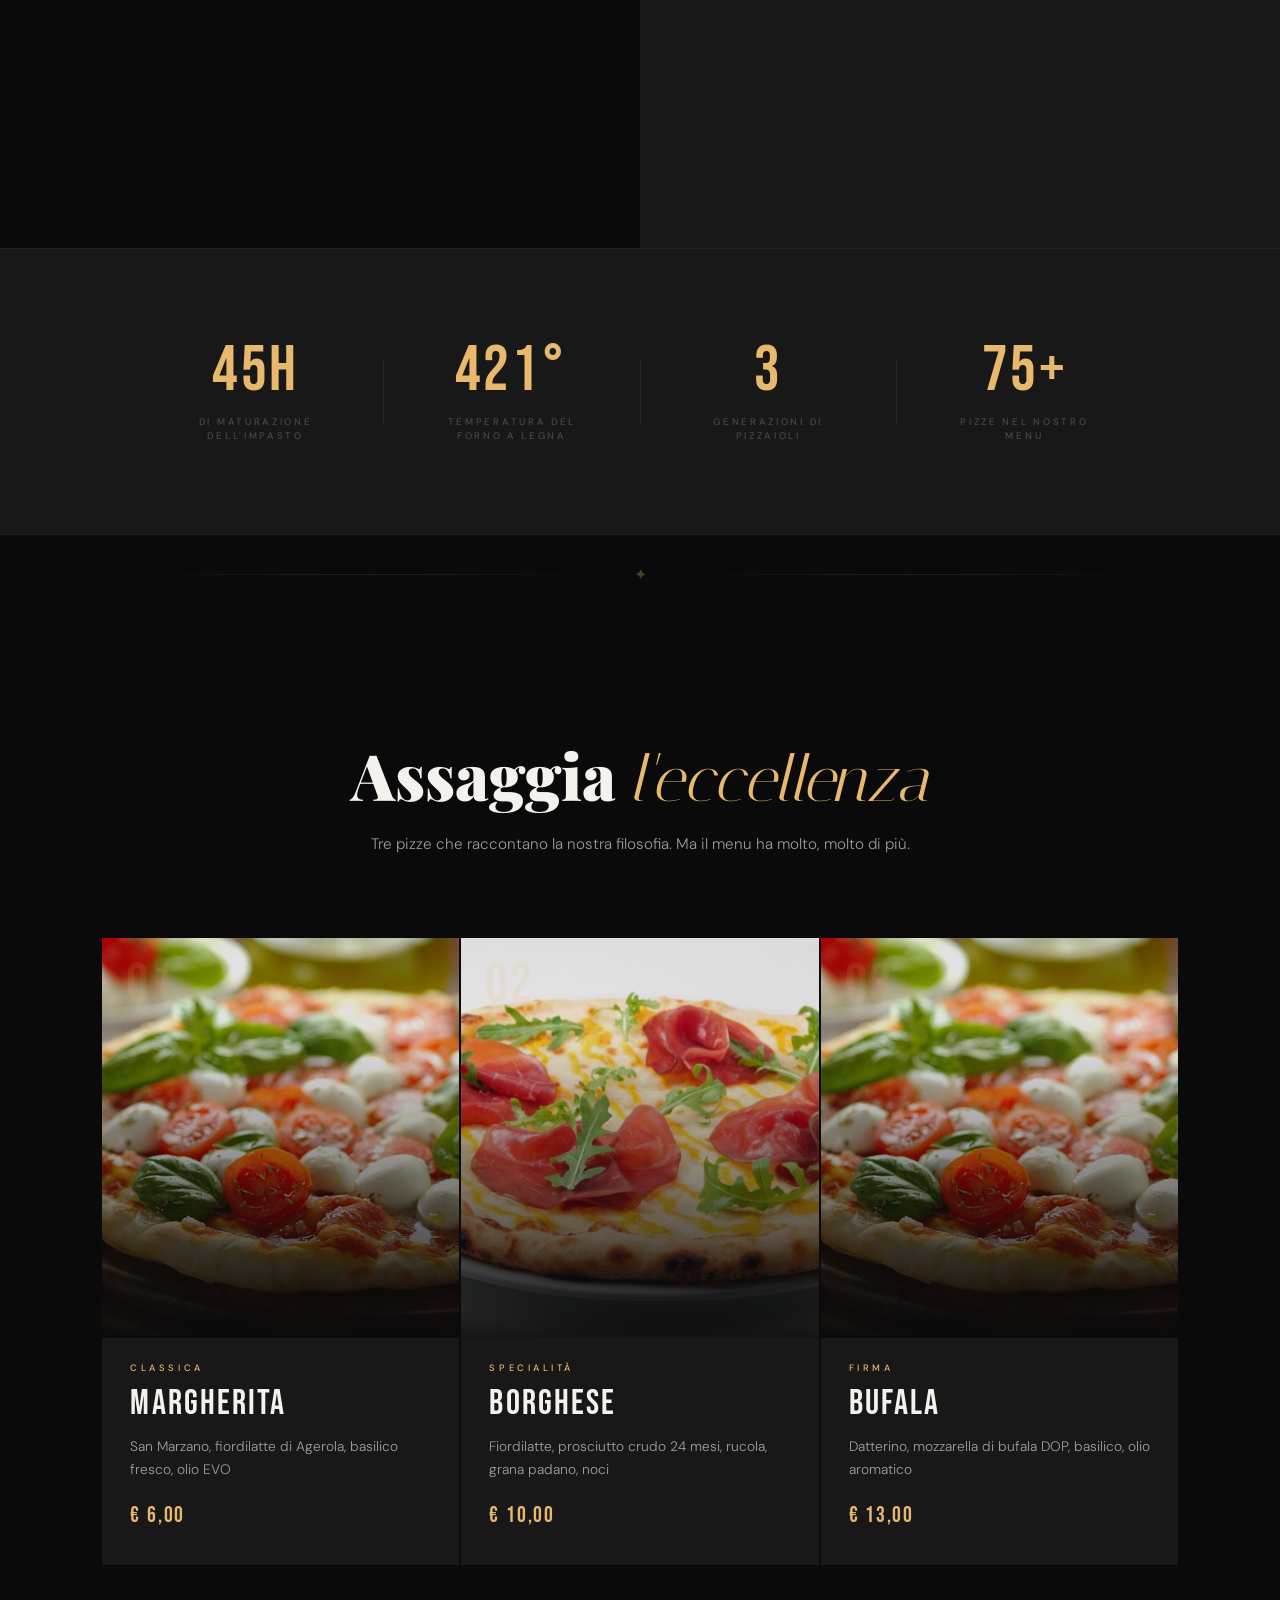
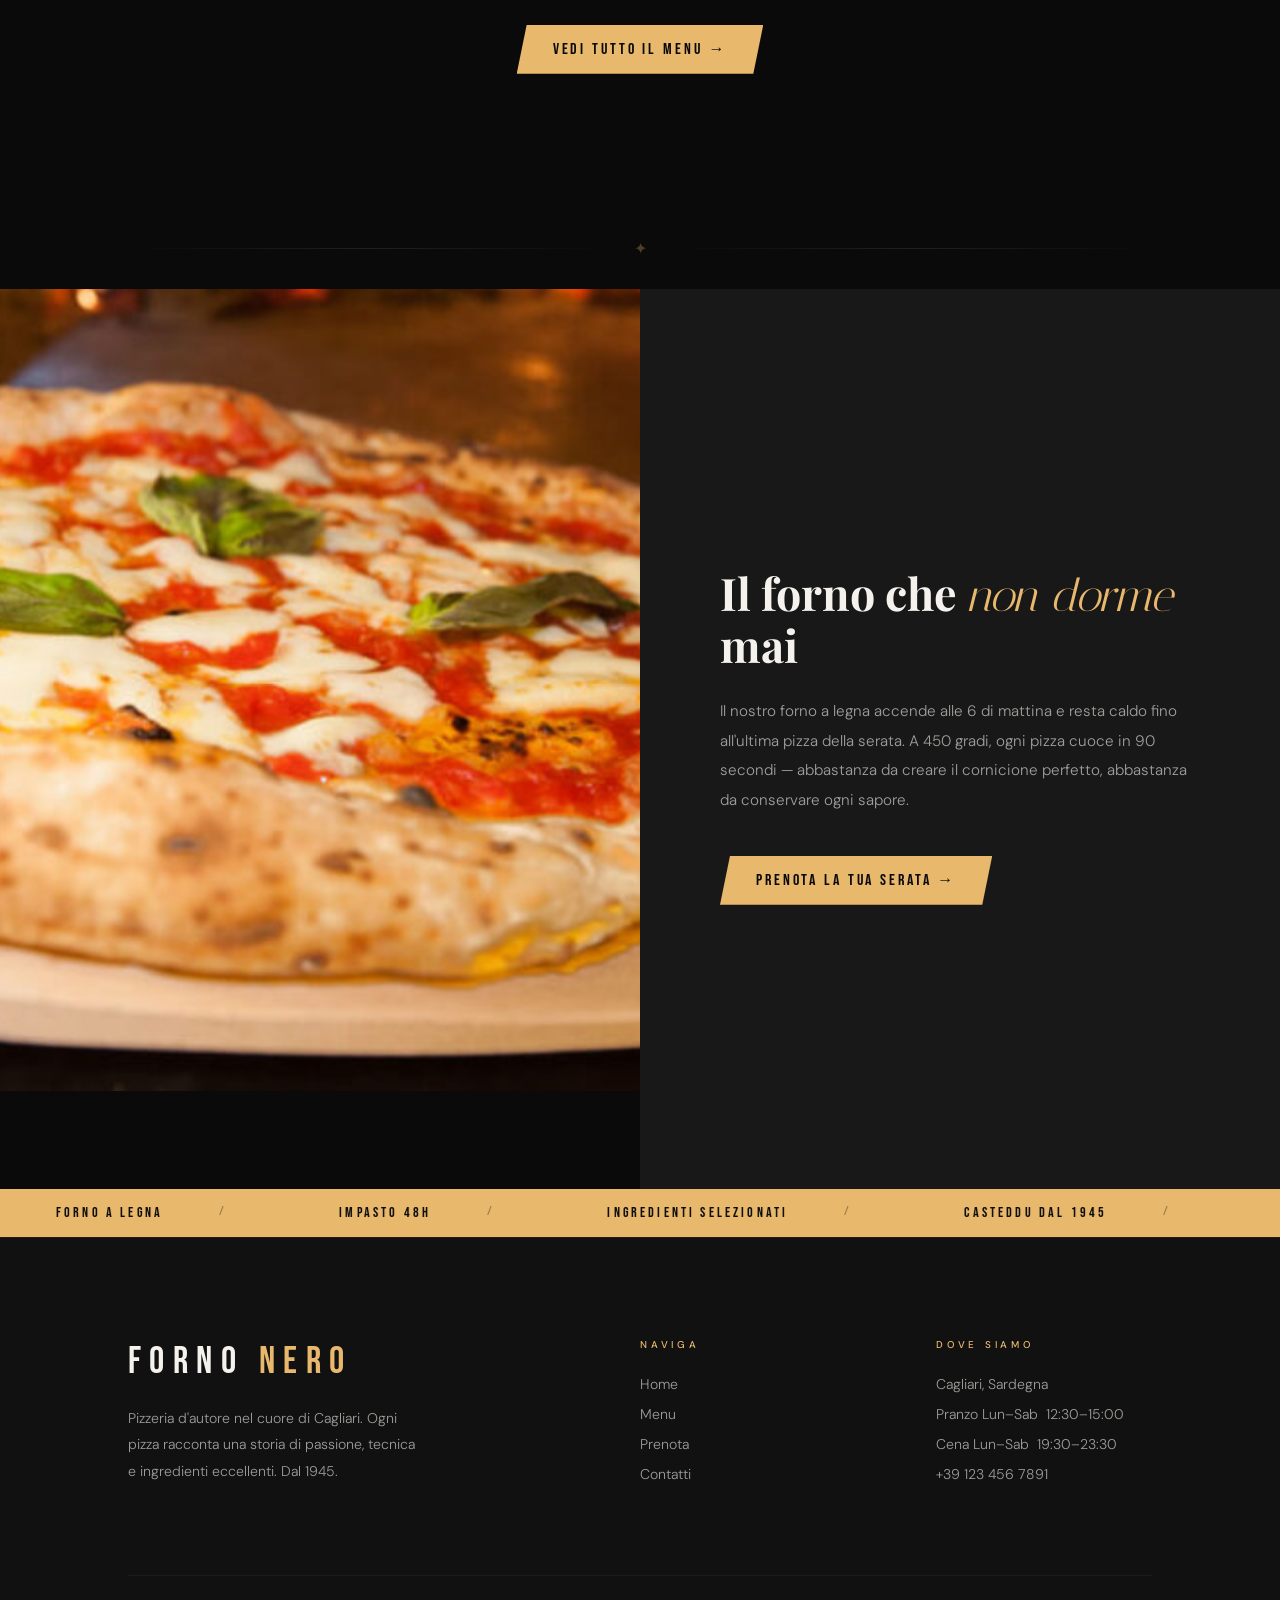
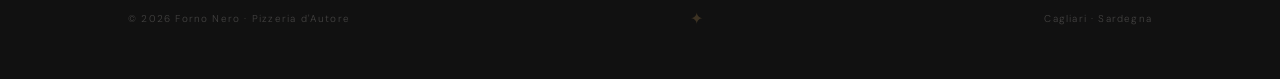
==== commit 05e5f414: "sss" ====
--- a/index.html
+++ b/index.html
@@ -1,26 +1,45 @@
-<!--FORNO NERO - Ultra Modern Redesign-->
 <!DOCTYPE html>
 <html lang="it">
 <head>
   <meta charset="UTF-8">
   <meta name="viewport" content="width=device-width, initial-scale=1.0, viewport-fit=cover">
-  <title>Forno Nero — Pizzeria d'Autore</title>
+  <title>Forno Nero — Pizzeria d'Autore a Cagliari dal 1945</title>
+  <meta name="description" content="Pizzeria d'autore a Cagliari. Impasto 48h, forno a legna a 450°C, ingredienti selezionati. Dal 1945. Prenota il tuo tavolo.">
+  <meta property="og:title" content="Forno Nero — Pizzeria d'Autore">
+  <meta property="og:description" content="Dove il fuoco incontra l'anima. Pizzeria d'autore a Cagliari dal 1945.">
+  <meta property="og:type" content="website">
+  <meta property="og:url" content="https://fornonero.it">
+  <meta name="twitter:card" content="summary_large_image">
+  <link rel="icon" href="data:image/svg+xml,<svg xmlns='http://www.w3.org/2000/svg' viewBox='0 0 32 32'><text y='28' font-size='28'>🔥</text></svg>">
   <link rel="preconnect" href="https://fonts.googleapis.com">
-  <link href="https://fonts.googleapis.com/css2?family=Bebas+Neue&family=Playfair+Display:ital,wght@0,400;0,700;0,900;1,400;1,700;1,900&family=DM+Sans:ital,opsz,wght@0,9..40,200;0,9..40,300;0,9..40,400;0,9..40,500;1,9..40,300&family=Italiana&display=swap" rel="stylesheet">
+  <link rel="preconnect" href="https://fonts.gstatic.com" crossorigin>
+  <link href="https://fonts.googleapis.com/css2?family=Bebas+Neue&family=Playfair+Display:ital,wght@0,400;0,700;0,900&family=DM+Sans:ital,opsz,wght@0,9..40,200;0,9..40,300;0,9..40,400;0,9..40,500&family=Italiana&display=swap" rel="stylesheet">
   <link rel="stylesheet" href="style.css">
   <link rel="stylesheet" href="style-index.css">
-  <style>body { opacity: 0; }</style>
   <style>
-    body { opacity: 0; }
-    .marquee-track { animation-play-state: paused; }
+    body { transition: opacity .5s ease; }
+    body:not(.loaded) { opacity: 0; }
+    #cur {
+      position: fixed; width: 8px; height: 8px;
+      background: var(--signal); border-radius: 50%;
+      pointer-events: none; z-index: 9998;
+      opacity: 0; transform: translate(-50%, -50%);
+      transition: width .3s, height .3s, opacity .3s;
+      mix-blend-mode: difference;
+    }
+    #cur.visible { opacity: 1; }
+    #cur.hovered { width: 32px; height: 32px; opacity: .5; }
+    :focus-visible {
+      outline: 2px solid var(--signal);
+      outline-offset: 2px;
+    }
   </style>
 </head>
 <body>
 
 <div id="cur"></div>
 
-<!-- Mobile overlay menu -->
-<div class="mob-menu" id="mobMenu">
+<div class="mob-menu" id="mobMenu" role="dialog" aria-label="Menu di navigazione">
   <div class="mob-line"></div>
   <a href="index.html" onclick="closeMob()">Home</a>
   <a href="menu.html" onclick="closeMob()">Menu</a>
@@ -29,27 +48,25 @@
   <div class="mob-line"></div>
 </div>
 
-<!-- Nav -->
-<nav id="nav">
-  <a href="index.html" class="nav-brand">
-    <span class="nav-brand-dot"></span>
+<nav id="nav" aria-label="Navigazione principale">
+  <a href="index.html" class="nav-brand" aria-label="Forno Nero - Home">
+    <span class="nav-brand-dot" aria-hidden="true"></span>
     FORNO NERO
   </a>
   <div class="nav-links">
-    <a href="index.html" class="active">Home</a>
+    <a href="index.html" class="active" aria-current="page">Home</a>
     <a href="menu.html">Menu</a>
     <a href="prenotazioni.html">Prenota</a>
     <a href="#contatti">Contatti</a>
   </div>
-  <div class="hamburger" id="ham" onclick="toggleMob()">
+  <button class="hamburger" id="ham" onclick="toggleMob()" aria-label="Apri menu" aria-expanded="false">
     <span></span><span></span><span></span>
-  </div>
+  </button>
 </nav>
 
-<!-- Hero -->
 <section id="hero">
-  <div class="hero-media"></div>
-  <div class="hero-vignette"></div>
+  <div class="hero-media" role="img" aria-label="Forno a legna in azione"></div>
+  <div class="hero-vignette" aria-hidden="true"></div>
   <div class="hero-content">
     <h1 class="hero-h1">
       <span class="h1-line"><span class="h1-inner">Dove il fuoco</span></span>
@@ -67,12 +84,12 @@
       <div class="hero-counter-num">48h</div>
       <div class="hero-counter-label">Maturazione</div>
     </div>
-    <div class="hero-counter-divider"></div>
+    <div class="hero-counter-divider" aria-hidden="true"></div>
     <div class="hero-counter-item">
       <div class="hero-counter-num">450°</div>
       <div class="hero-counter-label">Forno a legna</div>
     </div>
-    <div class="hero-counter-divider"></div>
+    <div class="hero-counter-divider" aria-hidden="true"></div>
     <div class="hero-counter-item">
       <div class="hero-counter-num">1945</div>
       <div class="hero-counter-label">Fondazione</div>
@@ -80,24 +97,15 @@
   </div>
 </section>
 
-<!-- Marquee -->
-<div class="marquee-strip">
+<div class="marquee-strip" aria-hidden="true">
   <div class="marquee-track">
     <div class="marquee-item">Forno a Legna</div><div class="marquee-item">Impasto 48h</div><div class="marquee-item">Ingredienti Selezionati</div><div class="marquee-item">Casteddu Dal 1945</div><div class="marquee-item">Pizza d'Autore</div><div class="marquee-item">Tradizione Viva</div><div class="marquee-item">Forno a Legna</div><div class="marquee-item">Impasto 48h</div><div class="marquee-item">Ingredienti Selezionati</div><div class="marquee-item">Casteddu Dal 1945</div><div class="marquee-item">Pizza d'Autore</div><div class="marquee-item">Tradizione Viva</div>
   </div>
 </div>
 
-<!-- Marquee 
-<div class="marquee-strip">
-  <div class="marquee-track">
-    <div class="marquee-item">Forno a Legna</div><div class="marquee-item">Impasto 48h</div><div class="marquee-item">Ingredienti Selezionati</div><div class="marquee-item">Casteddu Dal 1945</div><div class="marquee-item">Pizza d'Autore</div><div class="marquee-item">Tradizione Viva</div><div class="marquee-item">Forno a Legna</div><div class="marquee-item">Impasto 48h</div><div class="marquee-item">Ingredienti Selezionati</div><div class="marquee-item">Casteddu Dal 1945</div><div class="marquee-item">Pizza d'Autore</div><div class="marquee-item">Tradizione Viva</div>
-  </div>
-</div>
--->
-<!-- Storia -->
 <section class="parallax-section" id="storia">
   <div class="parallax-img-col">
-    <div class="parallax-img" id="pImg1" style="background-image:url('margherita.webp');"></div>
+    <div class="parallax-img" id="pImg1" style="background-image:url('margherita.webp');" role="img" aria-label="Pizza Margherita"></div>
   </div>
   <div class="parallax-text-col" data-word="FUOCO">
     <div class="parallax-text">
@@ -107,45 +115,43 @@
   </div>
 </section>
 
-<!-- Stats strip -->
 <div class="stats-strip">
   <div class="stat-item reveal d1">
     <div class="stat-number">48h</div>
     <div class="stat-label">di maturazione dell'impasto</div>
   </div>
-  <div class="stat-sep"></div>
+  <div class="stat-sep" aria-hidden="true"></div>
   <div class="stat-item reveal d2">
     <div class="stat-number">450°</div>
     <div class="stat-label">temperatura del forno a legna</div>
   </div>
-  <div class="stat-sep"></div>
+  <div class="stat-sep" aria-hidden="true"></div>
   <div class="stat-item reveal d3">
     <div class="stat-number">3</div>
     <div class="stat-label">generazioni di pizzaioli</div>
   </div>
-  <div class="stat-sep"></div>
+  <div class="stat-sep" aria-hidden="true"></div>
   <div class="stat-item reveal d4">
     <div class="stat-number">80+</div>
     <div class="stat-label">pizze nel nostro menu</div>
   </div>
 </div>
 
-<div class="ornament-divider">
+<div class="ornament-divider" aria-hidden="true">
   <span class="ornament-glyph">✦</span>
 </div>
 
-<!-- Preview menu -->
-<section class="preview-section">
+<section class="preview-section" aria-label="Anteprima del menu">
   <div class="preview-head">
     <h2 class="preview-title reveal d1">Assaggia <em>l'eccellenza</em></h2>
     <p class="preview-sub reveal d2">Tre pizze che raccontano la nostra filosofia. Ma il menu ha molto, molto di più.</p>
   </div>
   <div class="preview-grid">
-    <div class="preview-card reveal d1">
+    <article class="preview-card reveal d1">
       <div class="preview-card-img">
-        <img src="pizza_basilico.jpg" alt="Margherita">
-        <div class="preview-card-overlay"></div>
-        <div class="preview-card-num">01</div>
+        <img src="pizza_basilico.jpg" alt="Pizza Margherita con basilico fresco" loading="lazy">
+        <div class="preview-card-overlay" aria-hidden="true"></div>
+        <div class="preview-card-num" aria-hidden="true">01</div>
       </div>
       <div class="preview-card-body">
         <div class="preview-card-tag">Classica</div>
@@ -153,44 +159,43 @@
         <div class="preview-card-desc">San Marzano, fiordilatte di Agerola, basilico fresco, olio EVO</div>
         <div class="preview-card-price">€ 6,00</div>
       </div>
-    </div>
-    <div class="preview-card reveal d2">
+    </article>
+    <article class="preview-card reveal d2">
       <div class="preview-card-img">
-        <img src="borghese.jpg" alt="Borghese">
-        <div class="preview-card-overlay"></div>
-        <div class="preview-card-num">02</div>
+        <img src="borghese.jpg" alt="Pizza Borghese con prosciutto crudo e rucola" loading="lazy">
+        <div class="preview-card-overlay" aria-hidden="true"></div>
+        <div class="preview-card-num" aria-hidden="true">02</div>
       </div>
       <div class="preview-card-body">
         <div class="preview-card-tag">Specialità</div>
         <div class="preview-card-name">Borghese</div>
-        <div class="preview-card-desc">Fiordilatte, prosciutto crudo 24 mesi, rucola, grana padano, noci e un po di palle sudate</div>
+        <div class="preview-card-desc">Fiordilatte, prosciutto crudo 24 mesi, rucola, grana padano, noci</div>
         <div class="preview-card-price">€ 10,00</div>
       </div>
-    </div>
-    <div class="preview-card reveal d3">
+    </article>
+    <article class="preview-card reveal d3">
       <div class="preview-card-img">
-        <img src="bufala.jpg" alt="Bufala">
-        <div class="preview-card-overlay"></div>
-        <div class="preview-card-num">03</div>
+        <img src="bufala.jpg" alt="Pizza Bufala con mozzarella di bufala DOP" loading="lazy">
+        <div class="preview-card-overlay" aria-hidden="true"></div>
+        <div class="preview-card-num" aria-hidden="true">03</div>
       </div>
       <div class="preview-card-body">
         <div class="preview-card-tag">Firma</div>
         <div class="preview-card-name">Bufala</div>
-        <div class="preview-card-desc">Datterino bocchino, mozzarella di bufala DOPPATA, basilico, olio aromatico</div>
+        <div class="preview-card-desc">Datterino, mozzarella di bufala DOP, basilico, olio aromatico</div>
         <div class="preview-card-price">€ 13,00</div>
       </div>
-    </div>
+    </article>
   </div>
   <div class="preview-cta reveal">
     <a href="menu.html" class="btn-primary">Vedi tutto il menu →</a>
   </div>
 </section>
 
-<div class="ornament-divider">
+<div class="ornament-divider" aria-hidden="true">
   <span class="ornament-glyph">✦</span>
 </div>
 
-<!-- Parallax forno -->
 <section class="parallax-section parallax-reverse">
   <div class="parallax-text-col" data-word="LEGNA" style="background: var(--graphite);">
     <div class="parallax-text">
@@ -200,23 +205,21 @@
     </div>
   </div>
   <div class="parallax-img-col">
-    <div class="parallax-img" id="pImg2" style="background-image:url('forno.jpg'); background-position: center 30%;"></div>
-  </div>
-</section>
-
-<!-- Marquee -->
-<div class="marquee-strip">
+    <div class="parallax-img" id="pImg2" style="background-image:url('forno.jpg'); background-position: center 30%;" role="img" aria-label="Forno a legna acceso"></div>
+  </div>
+</section>
+
+<div class="marquee-strip" aria-hidden="true">
   <div class="marquee-track">
     <div class="marquee-item">Forno a Legna</div><div class="marquee-item">Impasto 48h</div><div class="marquee-item">Ingredienti Selezionati</div><div class="marquee-item">Casteddu Dal 1945</div><div class="marquee-item">Pizza d'Autore</div><div class="marquee-item">Tradizione Viva</div><div class="marquee-item">Forno a Legna</div><div class="marquee-item">Impasto 48h</div><div class="marquee-item">Ingredienti Selezionati</div><div class="marquee-item">Casteddu Dal 1945</div><div class="marquee-item">Pizza d'Autore</div><div class="marquee-item">Tradizione Viva</div>
   </div>
 </div>
 
-<!-- Footer -->
 <footer id="contatti">
   <div class="footer-grid">
     <div>
       <div class="footer-brand">FORNO <span>NERO</span></div>
-      <p class="footer-sub">Pizzeria d'autore nel cuore di Casteddu. Ogni pizza racconta una storia di passione, tecnica e ingredienti eccellenti. Dal 1945.</p>
+      <p class="footer-sub">Pizzeria d'autore nel cuore di Cagliari. Ogni pizza racconta una storia di passione, tecnica e ingredienti eccellenti. Dal 1945.</p>
     </div>
     <div class="footer-col">
       <h4>Naviga</h4>
@@ -227,16 +230,16 @@
     </div>
     <div class="footer-col">
       <h4>Dove siamo</h4>
-      <a href="https://maps.app.goo.gl/SE37KUVxoLeGLsXS6" target="_blank" rel="noopener">Casteddu, Sardegna</a>
+      <a href="https://maps.app.goo.gl/SE37KUVxoLeGLsXS6" target="_blank" rel="noopener">Cagliari, Sardegna</a>
       <a href="#">Pranzo Lun–Sab&nbsp;&nbsp;12:30–15:00</a>
-      <a href="#">Cena – Lun–Sab&nbsp;&nbsp;19:30–23:30</a>
-      <a href="#">+39 123 456 7891</a>
+      <a href="#">Cena Lun–Sab&nbsp;&nbsp;19:30–23:30</a>
+      <a href="tel:+391234567891">+39 123 456 7891</a>
     </div>
   </div>
   <div class="footer-bottom">
-    <span>© 2026 Forno Nero · Made by Mockly.</span>
-    <span class="footer-ornament">✦</span>
-    <span>Pizzeria · Casteddu</span>
+    <span>© 2026 Forno Nero · Pizzeria d'Autore</span>
+    <span class="footer-ornament" aria-hidden="true">✦</span>
+    <span>Cagliari · Sardegna</span>
   </div>
 </footer>
 
--- a/style.css
+++ b/style.css
@@ -1,7 +1,3 @@
-/* FORNO NERO */
-
-/* ══ FONTS ══ */
-
 :root {
   --void:     #0a0a0a;
   --carbon:   #111111;
@@ -14,17 +10,6 @@
   --white:    #f5f2ee;
   --mist:     rgba(245,242,238,0.62);
   --ghost:    rgba(245,242,238,0.22);
-
-  /* compat */
-  --ink:      var(--void);
-  --bark:     var(--graphite);
-  --ember:    #1a0f06;
-  --sienna:   #8b4a1e;
-  --amber:    var(--signal2);
-  --gold:     var(--signal);
-  --cream:    var(--white);
-  --parchment:#ede0c4;
-  --ash:      rgba(245,242,238,0.1);
 
   --grain: url("data:image/svg+xml,%3Csvg xmlns='http://www.w3.org/2000/svg' width='300' height='300'%3E%3Cfilter id='n'%3E%3CfeTurbulence type='fractalNoise' baseFrequency='0.85' numOctaves='4' stitchTiles='stitch'/%3E%3C/filter%3E%3Crect width='300' height='300' filter='url(%23n)' opacity='0.05'/%3E%3C/svg%3E");
 
@@ -43,11 +28,6 @@
   font-family: var(--font-body);
   font-weight: 300;
   overflow-x: hidden;
-  cursor: auto;
-  -webkit-user-select: none;
-  -moz-user-select: none;
-  -ms-user-select: none;
-  user-select: none;
   width: 100%;
   max-width: 100vw;
 }
@@ -88,10 +68,14 @@
   width: 5px; height: 5px;
   background: var(--signal);
   border-radius: 50%;
-  animation: pulse 3s ease-in-out infinite;
+  box-shadow: 0 0 0 0 rgba(232,184,109,.4);
+  animation: brandPulse 3s ease-in-out infinite;
   flex-shrink: 0;
 }
-@keyframes pulse { 0%,100%{opacity:.5;transform:scale(1)} 50%{opacity:1;transform:scale(1.4)} }
+@keyframes brandPulse {
+  0%, 100% { opacity:.5; transform:scale(1); box-shadow: 0 0 0 0 rgba(232,184,109,.4); }
+  50% { opacity:1; transform:scale(1.4); box-shadow: 0 0 0 6px rgba(232,184,109,0); }
+}
 .nav-links { display: flex; gap: 52px; }
 .nav-links a {
   font-family: var(--font-body);
@@ -103,6 +87,16 @@
   text-decoration: none;
   position: relative;
   transition: color .3s;
+  animation: navLinkIn .5s cubic-bezier(.16,1,.3,1) both;
+  overflow: hidden;
+}
+.nav-links a:nth-child(1) { animation-delay: .05s; }
+.nav-links a:nth-child(2) { animation-delay: .1s; }
+.nav-links a:nth-child(3) { animation-delay: .15s; }
+.nav-links a:nth-child(4) { animation-delay: .2s; }
+@keyframes navLinkIn {
+  from { opacity: 0; transform: translateY(-8px); }
+  to { opacity: 1; transform: none; }
 }
 .nav-links a::after {
   content: '';
@@ -156,42 +150,26 @@
 /* MARQUEE */
 .marquee-strip {
   overflow: hidden;
-  padding: 0;
   background: var(--signal);
   display: flex;
   align-items: center;
-  height: 48px;
-}
-.marquee-strip {
-  overflow: hidden;
-  padding: 0;
-  background: var(--signal);
-  display: flex;
-  align-items: center;
-  /* ✅ FIX: min-height invece di height fisso, così il testo non viene mai tagliato */
   min-height: 48px;
   height: auto;
-  /* ✅ FIX: padding verticale di sicurezza */
   padding-top: 10px;
   padding-bottom: 10px;
 }
- 
 .marquee-track {
   display: flex;
   align-items: center;
-  /* ✅ FIX: width max-content è corretto, ma aggiungiamo flex-shrink:0
-     per evitare che il browser comprima il track quando calcola il layout */
   width: max-content;
   flex-shrink: 0;
   animation: marqueeScroll 30s linear infinite;
   will-change: transform;
 }
- 
 @keyframes marqueeScroll {
   from { transform: translateX(0); }
   to   { transform: translateX(-50%); }
 }
- 
 .marquee-item {
   font-family: var(--font-display);
   font-size: .9rem;
@@ -201,32 +179,18 @@
   white-space: nowrap;
   display: inline-flex;
   align-items: center;
-  /* ✅ FIX: line-height esplicita per evitare variazioni tra browser */
   line-height: 1.2;
 }
- 
 .marquee-item::after {
   content: '/';
   font-size: .75rem;
   opacity: .35;
   margin-left: 56px;
 }
- 
-/* Pause on hover */
 .marquee-strip:hover .marquee-track {
   animation-play-state: paused;
 }
- 
-/* Mobile */
-@media (max-width: 768px) {
-  .marquee-item {
-    font-size: .8rem;
-    padding: 0 32px;
-  }
-  .marquee-item::after {
-    margin-left: 32px;
-  }
-}
+
 /* PARALLAX SECTIONS */
 .parallax-section {
   position: relative; min-height: 100vh;
@@ -245,9 +209,7 @@
   display: flex; align-items: center;
   padding: 120px 80px;
   background: var(--graphite); position: relative;
-}
-.parallax-text-col::before {
-  display: none;
+  transition: background .6s;
 }
 .parallax-text { max-width: 480px; }
 
@@ -290,53 +252,29 @@
   content: ''; flex: 1; height: 1px;
   background: linear-gradient(to right, transparent, rgba(232,184,109,.12), transparent);
 }
-.ornament-glyph { font-size: 1rem; color: var(--signal); opacity: .3; }
+.ornament-glyph { 
+  font-size: 1rem; color: var(--signal); opacity: .3;
+  animation: float 3s ease-in-out infinite;
+  display: inline-block;
+}
+@keyframes float {
+  0%, 100% { transform: translateY(0); }
+  50% { transform: translateY(-6px); }
+}
 
 /* BUTTONS */
+.btn-primary, .btn-secondary {
+  position: relative;
+  overflow: hidden;
+}
 .btn-primary {
   font-family: var(--font-display);
   font-size: 1rem; letter-spacing: .18em;
   color: var(--void); background: var(--signal);
   text-decoration: none; padding: 15px 36px;
-  display: inline-block; cursor: none;
+  display: inline-block;
   transition: background .25s, letter-spacing .25s;
   clip-path: polygon(10px 0%, 100% 0%, calc(100% - 10px) 100%, 0% 100%);
-}
-.btn-primary:hover {
-  background: var(--white);
-  letter-spacing: .24em;
-}
-
-.btn-secondary {
-  font-family: var(--font-display);
-  font-size: .95rem; letter-spacing: .18em;
-  color: var(--white); background: transparent;
-  border: 1px solid rgba(245,242,238,.2);
-  text-decoration: none; padding: 15px 36px;
-  display: inline-block; cursor: none;
-  transition: border-color .3s, color .3s;
-  clip-path: polygon(10px 0%, 100% 0%, calc(100% - 10px) 100%, 0% 100%);
-}
-.btn-secondary:hover { border-color: var(--signal); color: var(--signal); }
-
-/* REVEAL */
-.reveal {
-  opacity: 0; transform: translateY(36px);
-  transition: opacity .85s cubic-bezier(.16,1,.3,1), transform .85s cubic-bezier(.16,1,.3,1);
-}
-.reveal.visible { opacity: 1; transform: none; }
-.reveal.d1 { transition-delay: .08s; }
-.reveal.d2 { transition-delay: .18s; }
-.reveal.d3 { transition-delay: .3s; }
-.reveal.d4 { transition-delay: .44s; }
-@keyframes fadeUp { from { opacity:0; transform:translateY(24px); } to { opacity:1; transform:none; } }
-
-/* ── ADVANCED ANIMATIONS ── */
-
-/* Magnetic hover effect for buttons */
-.btn-primary, .btn-secondary {
-  position: relative;
-  overflow: hidden;
 }
 .btn-primary::before {
   content: '';
@@ -349,57 +287,53 @@
   transition: width .6s cubic-bezier(.16,1,.3,1), height .6s cubic-bezier(.16,1,.3,1);
 }
 .btn-primary:hover::before { width: 300px; height: 300px; }
-
-/* Shimmer animation for stat numbers */
-@keyframes shimmer {
-  0% { background-position: -200% center; }
-  100% { background-position: 200% center; }
-}
-
-/* Stagger entrance for nav links */
-@keyframes navLinkIn {
-  from { opacity: 0; transform: translateY(-8px); }
+.btn-primary:hover {
+  background: var(--white);
+  letter-spacing: .24em;
+}
+.btn-secondary {
+  font-family: var(--font-display);
+  font-size: .95rem; letter-spacing: .18em;
+  color: var(--white); background: transparent;
+  border: 1px solid rgba(245,242,238,.2);
+  text-decoration: none; padding: 15px 36px;
+  display: inline-block;
+  transition: border-color .3s, color .3s;
+  clip-path: polygon(10px 0%, 100% 0%, calc(100% - 10px) 100%, 0% 100%);
+}
+.btn-secondary:hover { border-color: var(--signal); color: var(--signal); }
+
+/* REVEAL */
+.reveal {
+  opacity: 0; transform: translateY(36px);
+  transition: opacity .85s cubic-bezier(.16,1,.3,1), transform .85s cubic-bezier(.16,1,.3,1);
+}
+.reveal.visible { opacity: 1; transform: none; }
+.reveal.d1 { transition-delay: .08s; }
+.reveal.d2 { transition-delay: .18s; }
+.reveal.d3 { transition-delay: .3s; }
+.reveal.d4 { transition-delay: .44s; }
+
+@keyframes fadeUp { from { opacity:0; transform:translateY(24px); } to { opacity:1; transform:none; } }
+
+/* Number counter animation */
+.stat-item.visible .stat-number {
+  animation: countUp .7s cubic-bezier(.16,1,.3,1) both;
+}
+.stat-item.visible.d1 .stat-number { animation-delay: .05s; }
+.stat-item.visible.d2 .stat-number { animation-delay: .15s; }
+.stat-item.visible.d3 .stat-number { animation-delay: .25s; }
+.stat-item.visible.d4 .stat-number { animation-delay: .35s; }
+@keyframes countUp {
+  from { opacity: 0; transform: translateY(20px); }
   to { opacity: 1; transform: none; }
 }
-.nav-links a {
-  animation: navLinkIn .5s cubic-bezier(.16,1,.3,1) both;
-}
-.nav-links a:nth-child(1) { animation-delay: .05s; }
-.nav-links a:nth-child(2) { animation-delay: .1s; }
-.nav-links a:nth-child(3) { animation-delay: .15s; }
-.nav-links a:nth-child(4) { animation-delay: .2s; }
-
-/* Glow pulse for brand dot */
-.nav-brand-dot {
-  box-shadow: 0 0 0 0 rgba(232,184,109,.4);
-  animation: brandPulse 3s ease-in-out infinite;
-}
-@keyframes brandPulse {
-  0%, 100% { opacity:.5; transform:scale(1); box-shadow: 0 0 0 0 rgba(232,184,109,.4); }
-  50% { opacity:1; transform:scale(1.4); box-shadow: 0 0 0 6px rgba(232,184,109,0); }
-}
-
-/* Floating animation for ornament glyph */
-@keyframes float {
-  0%, 100% { transform: translateY(0); }
-  50% { transform: translateY(-6px); }
-}
-.ornament-glyph {
-  animation: float 3s ease-in-out infinite;
-  display: inline-block;
-}
-
-/* Marquee hover pause */
-.marquee-strip:hover .marquee-track {
-  animation-play-state: paused;
-}
-
-/* Underline swipe animation */
-.nav-links a {
-  overflow: hidden;
-}
 
 /* Card hover glow */
+.preview-card,
+.spec-card {
+  position: relative;
+}
 .preview-card::after,
 .spec-card::after {
   content: '';
@@ -412,37 +346,6 @@
 }
 .preview-card:hover::after,
 .spec-card:hover::after { opacity: 1; }
-
-/* Cursor glow (desktop) */
-#cur {
-  display: none;
-}
-#cur.visible { opacity: 1; }
-#cur.hovered { width: 40px; height: 40px; opacity: .5; }
-
-/* Line border reveal */
-@keyframes lineDraw {
-  from { transform: scaleX(0); }
-  to { transform: scaleX(1); }
-}
-
-/* Texture shimmer on hover for sections */
-.parallax-text-col {
-  transition: background .6s;
-}
-
-/* Number counter animation */
-@keyframes countUp {
-  from { opacity: 0; transform: translateY(20px); }
-  to { opacity: 1; transform: none; }
-}
-.stat-item.visible .stat-number {
-  animation: countUp .7s cubic-bezier(.16,1,.3,1) both;
-}
-.stat-item.visible.d1 .stat-number { animation-delay: .05s; }
-.stat-item.visible.d2 .stat-number { animation-delay: .15s; }
-.stat-item.visible.d3 .stat-number { animation-delay: .25s; }
-.stat-item.visible.d4 .stat-number { animation-delay: .35s; }
 
 /* FOOTER */
 footer {
@@ -511,5 +414,7 @@
   .footer-ornament { display: none; }
   footer { padding: 60px 6vw 32px; }
   .marquee-item { font-size: .8rem; padding: 0 32px; }
+  .marquee-item::after { margin-left: 32px; }
+  .marquee-strip { min-height: 40px; }
   .btn-primary, .btn-secondary { padding: 14px 28px; font-size: .9rem; }
 }
--- a/style-index.css
+++ b/style-index.css
@@ -1,7 +1,4 @@
-/* FORNO NERO — style-index.css — Ultra Modern */
-/* ✅ BUG FIX 1: .h1-line overflow hidden tagliava lettere alte (Bebas Neue) */
-/* ✅ BUG FIX 2: .hero-counter non visibile su alcuni browser/device */
-/* ✅ BUG FIX 3: .marquee-strip altezza fissa 48px tagliava il testo */
+/* FORNO NERO — style-index.css */
 
 /* HERO */
 #hero {
@@ -73,10 +70,6 @@
 
 .h1-line {
   display: block;
-  /* ✅ FIX 1: era overflow:hidden che tagliava le lettere alte di Bebas Neue.
-     Usiamo clip invece di overflow, oppure aggiungiamo padding compensativo.
-     La soluzione più pulita: padding-bottom + margin-bottom negativo per non
-     alterare il layout, ma che permette alle discendenti/ascendenti di respirare. */
   overflow: hidden;
   padding-bottom: 0.12em;
   margin-bottom: -0.12em;
@@ -87,7 +80,6 @@
   transform: translateY(110%);
   animation: slideUp 1s cubic-bezier(.16,1,.3,1) forwards;
   white-space: normal;
-  /* ✅ FIX 1 (complementare): padding-top per non tagliare le parti alte */
   padding-top: 0.05em;
 }
 
@@ -109,14 +101,6 @@
   opacity: 0; animation: fadeUp .8s ease forwards 1.4s;
 }
 
-/* ✅ FIX 2: Hero counter bar
-   Problema: opacity:0 + animation fadeUp non partiva su alcuni browser
-   quando la pagina veniva caricata con body opacity:0 (vedi <style> in head).
-   Il body parte invisibile e fa un fade-in via JS. Se lo script è lento,
-   le animazioni CSS con delay potrebbero già essere scadute.
-   Soluzione: aggiungiamo animation-fill-mode: both (già presente),
-   e usiamo animation-play-state per forzare la riproduzione,
-   più un fallback con animation-delay più corto. */
 .hero-counter {
   position: relative;
   z-index: 2;
@@ -127,8 +111,6 @@
   padding: 0 10vw 6vh;
   margin-top: 60px;
   opacity: 0;
-  /* ✅ FIX 2: ridotto delay da 1.6s a 1s e aggiunto both per garantire
-     che l'elemento rimanga visibile anche se l'animazione è già completata */
   animation: fadeUp .8s ease forwards 1s;
   animation-fill-mode: both;
 }
@@ -144,7 +126,6 @@
   font-size: clamp(2rem, 3.5vw, 3.5rem);
   color: var(--signal); line-height: 1; letter-spacing: .05em;
   margin-bottom: 6px;
-  /* ✅ FIX 2 (complementare): garantisce visibilità anche senza animazione */
   will-change: transform;
 }
 
@@ -152,7 +133,6 @@
   font-family: var(--font-body);
   font-size: .62rem; letter-spacing: .3em; text-transform: uppercase;
   color: var(--ghost); font-weight: 500;
-  /* ✅ FIX 2: white-space:nowrap evita che le label si spezzino su mobile */
   white-space: nowrap;
 }
 
@@ -294,7 +274,6 @@
   .hero-cta-row { flex-direction: column; align-items: flex-start; gap: 12px; }
   .hero-counter { padding: 0 6vw 6vh; gap: 0; }
   .hero-counter-item { padding: 20px 0; }
-  /* ✅ FIX 2 mobile: le label non si spezzano su schermi stretti */
   .hero-counter-label { font-size: .55rem; letter-spacing: .2em; }
   .hero-counter-divider { margin: 0 16px; }
   .stats-strip { padding: 48px 6vw; }
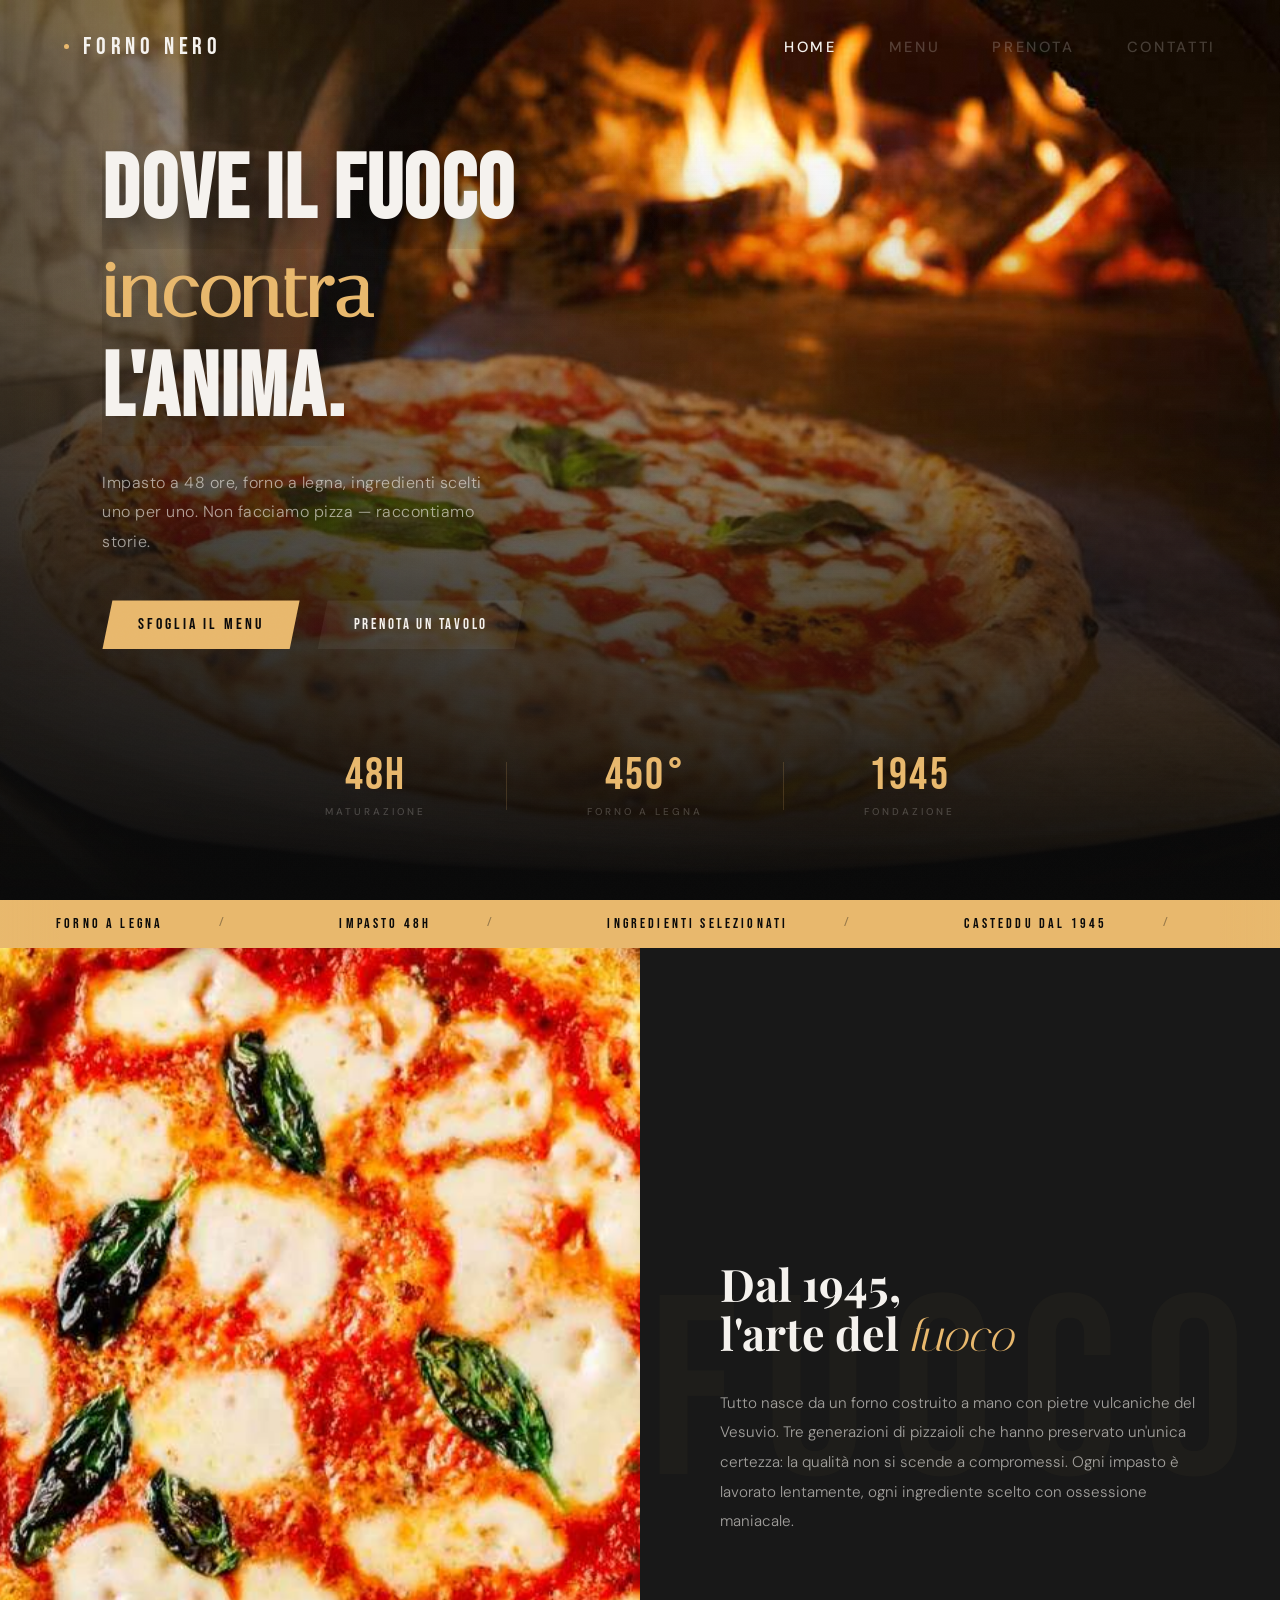
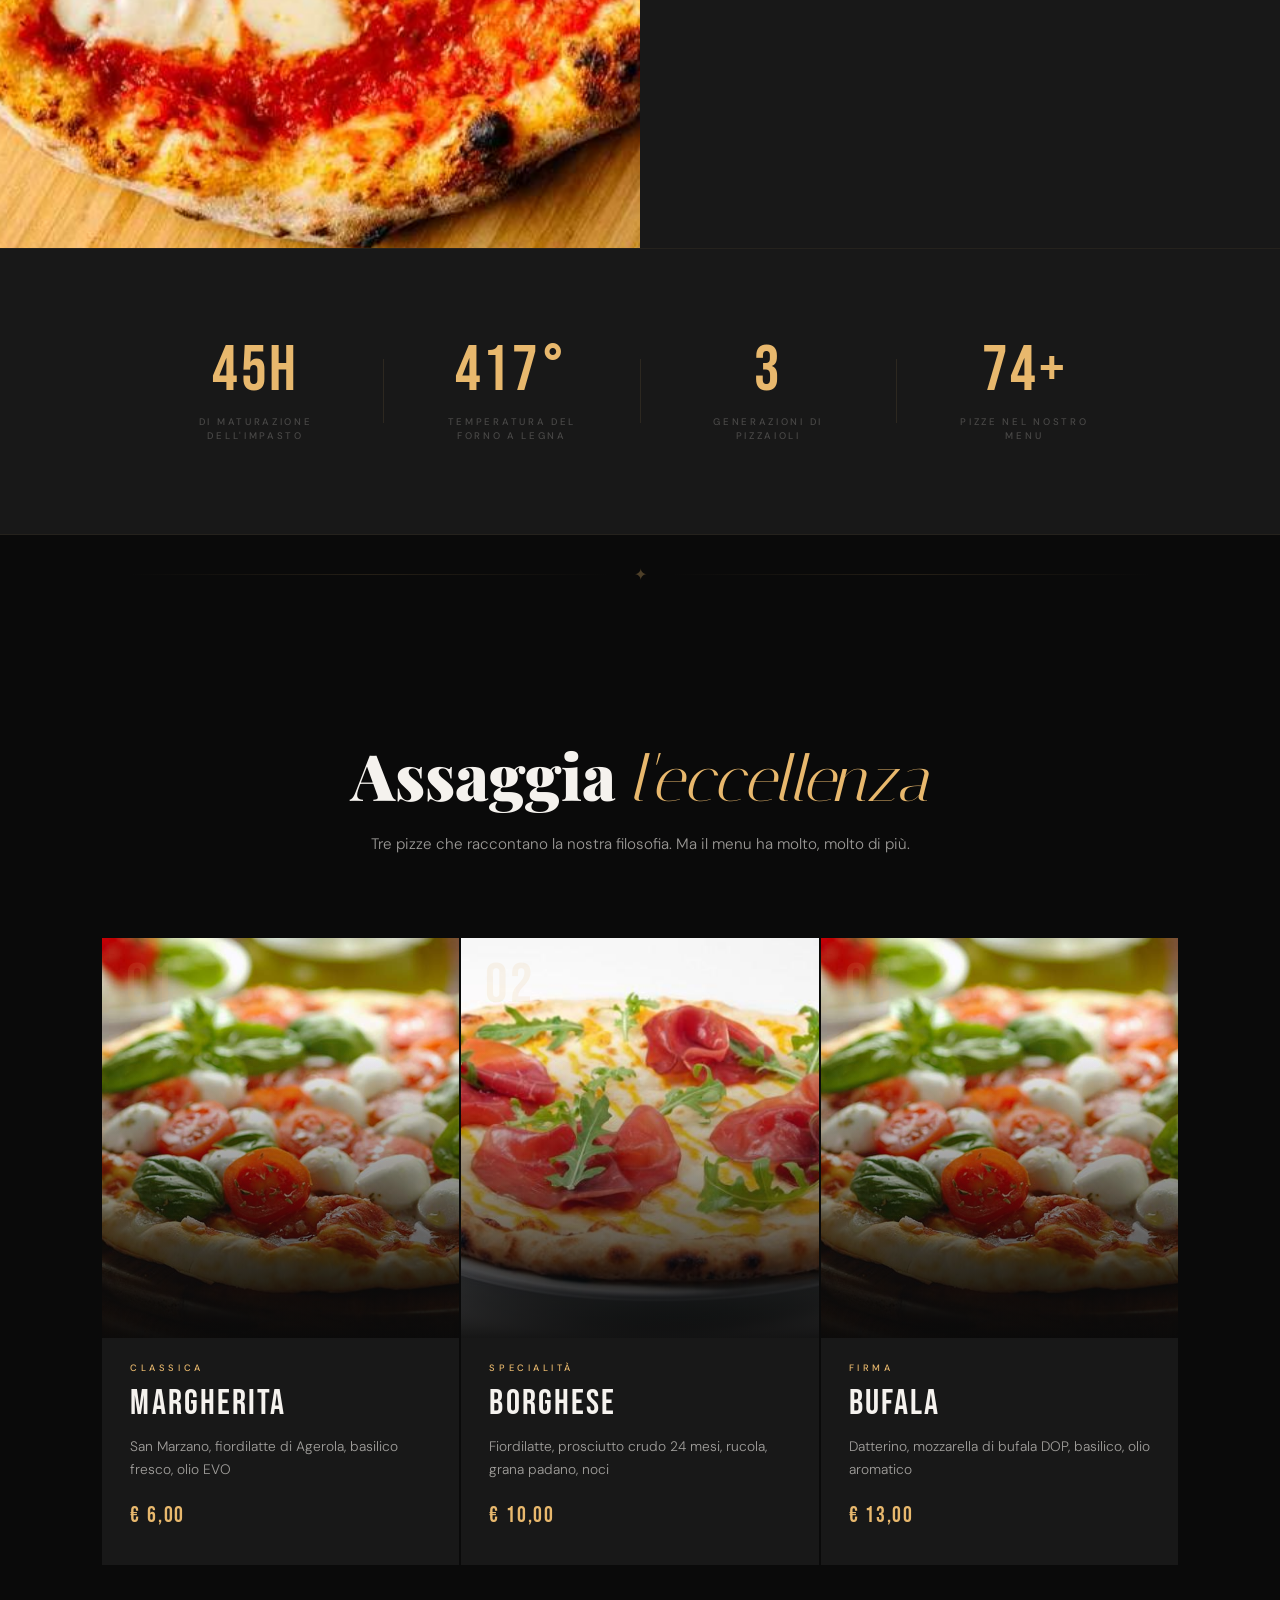
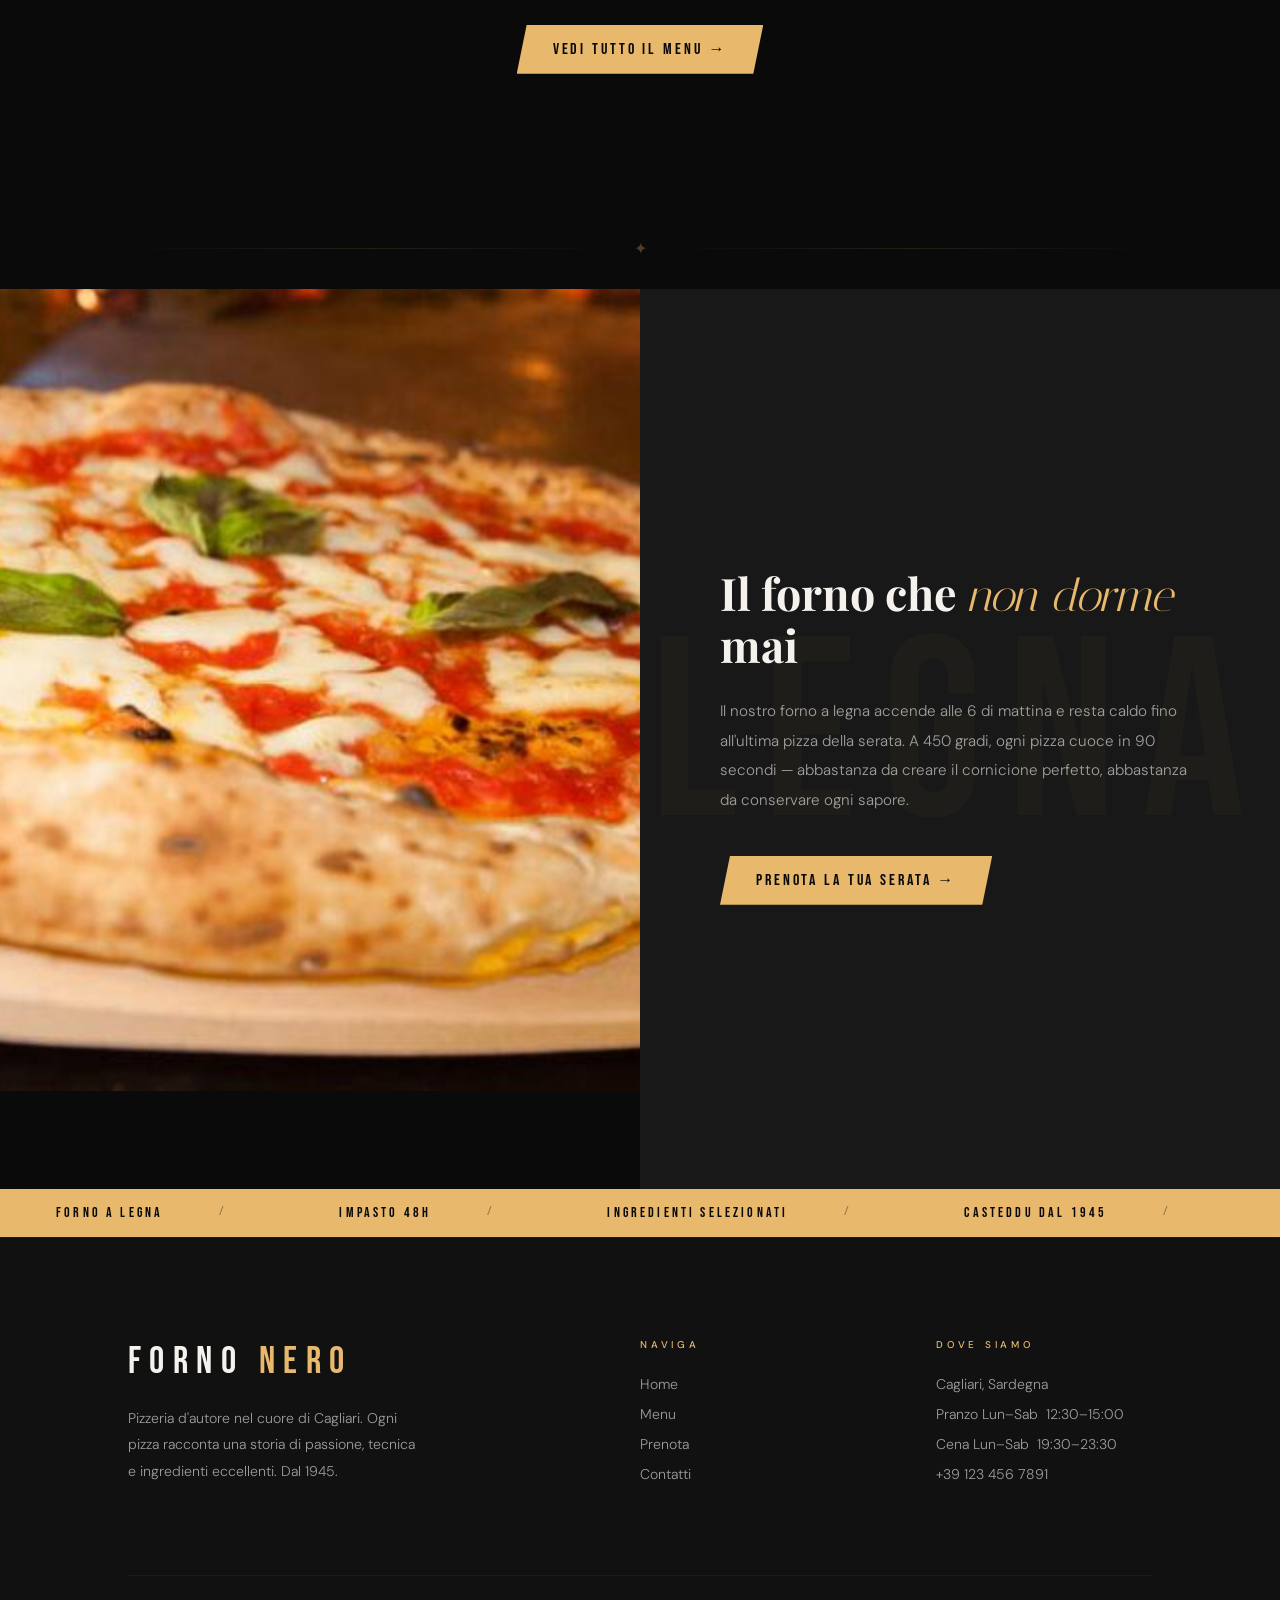
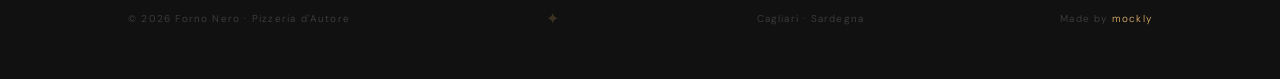
==== commit 1313f5f3: "vamossss" ====
--- a/index.html
+++ b/index.html
@@ -13,30 +13,19 @@
   <link rel="icon" href="data:image/svg+xml,<svg xmlns='http://www.w3.org/2000/svg' viewBox='0 0 32 32'><text y='28' font-size='28'>🔥</text></svg>">
   <link rel="preconnect" href="https://fonts.googleapis.com">
   <link rel="preconnect" href="https://fonts.gstatic.com" crossorigin>
+  <link rel="preload" as="image" href="img/forno.jpg">
   <link href="https://fonts.googleapis.com/css2?family=Bebas+Neue&family=Playfair+Display:ital,wght@0,400;0,700;0,900&family=DM+Sans:ital,opsz,wght@0,9..40,200;0,9..40,300;0,9..40,400;0,9..40,500&family=Italiana&display=swap" rel="stylesheet">
   <link rel="stylesheet" href="style.css">
   <link rel="stylesheet" href="style-index.css">
   <style>
-    body { transition: opacity .5s ease; }
-    body:not(.loaded) { opacity: 0; }
-    #cur {
-      position: fixed; width: 8px; height: 8px;
-      background: var(--signal); border-radius: 50%;
-      pointer-events: none; z-index: 9998;
-      opacity: 0; transform: translate(-50%, -50%);
-      transition: width .3s, height .3s, opacity .3s;
-      mix-blend-mode: difference;
-    }
-    #cur.visible { opacity: 1; }
-    #cur.hovered { width: 32px; height: 32px; opacity: .5; }
-    :focus-visible {
-      outline: 2px solid var(--signal);
-      outline-offset: 2px;
-    }
+    .page-overlay { position:fixed; inset:0; background:#0a0a0a; z-index:9999; opacity:1; pointer-events:none; }
   </style>
 </head>
 <body>
 
+<div class="page-overlay" id="pageOverlay"></div>
+<a href="#main-content" class="skip-link">Salta al contenuto</a>
+<div id="main-content"></div>
 <div id="cur"></div>
 
 <div class="mob-menu" id="mobMenu" role="dialog" aria-label="Menu di navigazione">
@@ -54,7 +43,7 @@
     FORNO NERO
   </a>
   <div class="nav-links">
-    <a href="index.html" class="active" aria-current="page">Home</a>
+    <a href="index.html">Home</a>
     <a href="menu.html">Menu</a>
     <a href="prenotazioni.html">Prenota</a>
     <a href="#contatti">Contatti</a>
@@ -105,12 +94,12 @@
 
 <section class="parallax-section" id="storia">
   <div class="parallax-img-col">
-    <div class="parallax-img" id="pImg1" style="background-image:url('margherita.webp');" role="img" aria-label="Pizza Margherita"></div>
+    <div class="parallax-img" id="pImg1" style="background-image:url('img/margherita.jpg');" role="img" aria-label="Pizza Margherita"></div>
   </div>
   <div class="parallax-text-col" data-word="FUOCO">
     <div class="parallax-text">
-      <h2 class="section-h2 reveal d2">Dal 1945,<br>l'arte del <em>fuoco</em></h2>
-      <p class="section-body reveal d3">Tutto nasce da un forno costruito a mano con pietre vulcaniche del Vesuvio. Tre generazioni di pizzaioli che hanno preservato un'unica certezza: la qualità non si scende a compromessi. Ogni impasto è lavorato lentamente, ogni ingrediente scelto con ossessione maniacale.</p>
+      <h2 class="section-h2 burn-reveal d2">Dal 1945,<br>l'arte del <em>fuoco</em></h2>
+      <p class="section-body burn-reveal d3">Tutto nasce da un forno costruito a mano con pietre vulcaniche del Vesuvio. Tre generazioni di pizzaioli che hanno preservato un'unica certezza: la qualità non si scende a compromessi. Ogni impasto è lavorato lentamente, ogni ingrediente scelto con ossessione maniacale.</p>
     </div>
   </div>
 </section>
@@ -148,42 +137,48 @@
   </div>
   <div class="preview-grid">
     <article class="preview-card reveal d1">
-      <div class="preview-card-img">
-        <img src="pizza_basilico.jpg" alt="Pizza Margherita con basilico fresco" loading="lazy">
-        <div class="preview-card-overlay" aria-hidden="true"></div>
-        <div class="preview-card-num" aria-hidden="true">01</div>
-      </div>
-      <div class="preview-card-body">
-        <div class="preview-card-tag">Classica</div>
-        <div class="preview-card-name">Margherita</div>
-        <div class="preview-card-desc">San Marzano, fiordilatte di Agerola, basilico fresco, olio EVO</div>
-        <div class="preview-card-price">€ 6,00</div>
+      <div class="preview-card-inner">
+        <div class="preview-card-img">
+          <img src="img/pizza_basilico.jpg" alt="Pizza Margherita con basilico fresco" loading="lazy" class="img-reveal">
+          <div class="preview-card-overlay" aria-hidden="true"></div>
+          <div class="preview-card-num" aria-hidden="true">01</div>
+        </div>
+        <div class="preview-card-body">
+          <div class="preview-card-tag">Classica</div>
+          <div class="preview-card-name">Margherita</div>
+          <div class="preview-card-desc">San Marzano, fiordilatte di Agerola, basilico fresco, olio EVO</div>
+          <div class="preview-card-price">€ 6,00</div>
+        </div>
       </div>
     </article>
     <article class="preview-card reveal d2">
-      <div class="preview-card-img">
-        <img src="borghese.jpg" alt="Pizza Borghese con prosciutto crudo e rucola" loading="lazy">
-        <div class="preview-card-overlay" aria-hidden="true"></div>
-        <div class="preview-card-num" aria-hidden="true">02</div>
-      </div>
-      <div class="preview-card-body">
-        <div class="preview-card-tag">Specialità</div>
-        <div class="preview-card-name">Borghese</div>
-        <div class="preview-card-desc">Fiordilatte, prosciutto crudo 24 mesi, rucola, grana padano, noci</div>
-        <div class="preview-card-price">€ 10,00</div>
+      <div class="preview-card-inner">
+        <div class="preview-card-img">
+          <img src="img/borghese.jpg" alt="Pizza Borghese con prosciutto crudo e rucola" loading="lazy" class="img-reveal">
+          <div class="preview-card-overlay" aria-hidden="true"></div>
+          <div class="preview-card-num" aria-hidden="true">02</div>
+        </div>
+        <div class="preview-card-body">
+          <div class="preview-card-tag">Specialità</div>
+          <div class="preview-card-name">Borghese</div>
+          <div class="preview-card-desc">Fiordilatte, prosciutto crudo 24 mesi, rucola, grana padano, noci</div>
+          <div class="preview-card-price">€ 10,00</div>
+        </div>
       </div>
     </article>
     <article class="preview-card reveal d3">
-      <div class="preview-card-img">
-        <img src="bufala.jpg" alt="Pizza Bufala con mozzarella di bufala DOP" loading="lazy">
-        <div class="preview-card-overlay" aria-hidden="true"></div>
-        <div class="preview-card-num" aria-hidden="true">03</div>
-      </div>
-      <div class="preview-card-body">
-        <div class="preview-card-tag">Firma</div>
-        <div class="preview-card-name">Bufala</div>
-        <div class="preview-card-desc">Datterino, mozzarella di bufala DOP, basilico, olio aromatico</div>
-        <div class="preview-card-price">€ 13,00</div>
+      <div class="preview-card-inner">
+        <div class="preview-card-img">
+          <img src="img/bufala.jpg" alt="Pizza Bufala con mozzarella di bufala DOP" loading="lazy" class="img-reveal">
+          <div class="preview-card-overlay" aria-hidden="true"></div>
+          <div class="preview-card-num" aria-hidden="true">03</div>
+        </div>
+        <div class="preview-card-body">
+          <div class="preview-card-tag">Firma</div>
+          <div class="preview-card-name">Bufala</div>
+          <div class="preview-card-desc">Datterino, mozzarella di bufala DOP, basilico, olio aromatico</div>
+          <div class="preview-card-price">€ 13,00</div>
+        </div>
       </div>
     </article>
   </div>
@@ -199,13 +194,13 @@
 <section class="parallax-section parallax-reverse">
   <div class="parallax-text-col" data-word="LEGNA" style="background: var(--graphite);">
     <div class="parallax-text">
-      <h2 class="section-h2 reveal d2">Il forno che <em>non dorme</em><br>mai</h2>
-      <p class="section-body reveal d3">Il nostro forno a legna accende alle 6 di mattina e resta caldo fino all'ultima pizza della serata. A 450 gradi, ogni pizza cuoce in 90 secondi — abbastanza da creare il cornicione perfetto, abbastanza da conservare ogni sapore.</p>
-      <a href="prenotazioni.html" class="btn-primary reveal d4" style="margin-top:40px; display:inline-block;">Prenota la tua serata →</a>
+      <h2 class="section-h2 burn-reveal d2">Il forno che <em>non dorme</em><br>mai</h2>
+      <p class="section-body burn-reveal d3">Il nostro forno a legna accende alle 6 di mattina e resta caldo fino all'ultima pizza della serata. A 450 gradi, ogni pizza cuoce in 90 secondi — abbastanza da creare il cornicione perfetto, abbastanza da conservare ogni sapore.</p>
+      <a href="prenotazioni.html" class="btn-primary burn-reveal d4" style="margin-top:40px; display:inline-block;">Prenota la tua serata →</a>
     </div>
   </div>
   <div class="parallax-img-col">
-    <div class="parallax-img" id="pImg2" style="background-image:url('forno.jpg'); background-position: center 30%;" role="img" aria-label="Forno a legna acceso"></div>
+    <div class="parallax-img" id="pImg2" style="background-image:url('img/forno.jpg'); background-position: center 30%;" role="img" aria-label="Forno a legna acceso"></div>
   </div>
 </section>
 
@@ -240,6 +235,7 @@
     <span>© 2026 Forno Nero · Pizzeria d'Autore</span>
     <span class="footer-ornament" aria-hidden="true">✦</span>
     <span>Cagliari · Sardegna</span>
+    <span>Made by <a href="https://mockly.it" target="_blank" rel="noopener" style="color:var(--signal);text-decoration:none;">mockly</a></span>
   </div>
 </footer>
 
--- a/style.css
+++ b/style.css
@@ -17,10 +17,15 @@
   --font-serif:   'Playfair Display', serif;
   --font-body:    'DM Sans', sans-serif;
   --font-accent:  'Italiana', serif;
+
+  --heat: 0;
 }
 
 *, *::before, *::after { box-sizing: border-box; margin: 0; padding: 0; }
-html { scroll-behavior: smooth; overflow-x: hidden; }
+html { scroll-behavior: smooth; overflow-x: hidden; scroll-padding-top: 100px; }
+
+.page-overlay { transition: opacity .6s cubic-bezier(.16,1,.3,1); }
+.loaded .page-overlay { opacity: 0; }
 
 body {
   background: var(--void);
@@ -30,6 +35,7 @@
   overflow-x: hidden;
   width: 100%;
   max-width: 100vw;
+  transition: background-color 1s cubic-bezier(.16,1,.3,1);
 }
 
 body::before {
@@ -37,18 +43,60 @@
   position: fixed; inset: 0;
   background-image: var(--grain);
   background-size: 300px 300px;
+  pointer-events: none; z-index: 9000;
+  opacity: 0.3; mix-blend-mode: overlay;
+}
+
+body::after {
+  content: '';
+  position: fixed; inset: 0;
+  background: radial-gradient(ellipse at 50% 0%, rgba(232,184,109,calc(var(--heat)*0.04)) 0%, transparent 60%);
+  pointer-events: none; z-index: -1;
+  transition: background .8s cubic-bezier(.16,1,.3,1);
+}
+
+#cur {
+  position: fixed; width: 8px; height: 8px;
+  background: var(--signal); border-radius: 50%;
+  pointer-events: none; z-index: 9998;
+  opacity: 0; transform: translate(-50%, -50%);
+  transition: width .3s, height .3s, opacity .3s;
+  mix-blend-mode: difference;
+  will-change: transform;
+}
+#cur.visible { opacity: 1; }
+#cur.hovered { width: 32px; height: 32px; opacity: .5; }
+
+:focus-visible {
+  outline: 2px solid var(--signal);
+  outline-offset: 2px;
+}
+
+.loading-shimmer {
+  position: fixed; inset: 0; z-index: 10001;
+  background: var(--void);
+  display: flex; align-items: center; justify-content: center;
+  opacity: 1;
+  transition: opacity .6s cubic-bezier(.16,1,.3,1);
   pointer-events: none;
-  z-index: 9000;
-  opacity: 0.3;
-  mix-blend-mode: overlay;
-}
+}
+.loading-shimmer.fade-out { opacity: 0; }
+.loading-shimmer-inner {
+  width: 40px; height: 40px;
+  border: 2px solid rgba(232,184,109,.1);
+  border-top-color: var(--signal);
+  border-radius: 50%;
+  animation: spin 1s linear infinite;
+}
+@keyframes spin { to { transform: rotate(360deg); } }
 
 /* NAV */
 nav {
   position: fixed; top: 0; left: 0; right: 0; z-index: 500;
   padding: 32px 64px;
   display: flex; align-items: center; justify-content: space-between;
-  transition: padding .5s, background .5s;
+  transition: padding .5s, background .5s, backdrop-filter .5s;
+  backdrop-filter: blur(0px);
 }
 nav.scrolled {
   padding: 16px 64px;
@@ -157,7 +205,16 @@
   height: auto;
   padding-top: 10px;
   padding-bottom: 10px;
-}
+  position: relative;
+}
+.marquee-strip::before,
+.marquee-strip::after {
+  content: '';
+  position: absolute; top: 0; bottom: 0; width: 60px; z-index: 2;
+  pointer-events: none;
+}
+.marquee-strip::before { left: 0; background: linear-gradient(to right, var(--signal), transparent); }
+.marquee-strip::after { right: 0; background: linear-gradient(to left, var(--signal), transparent); }
 .marquee-track {
   display: flex;
   align-items: center;
@@ -211,7 +268,28 @@
   background: var(--graphite); position: relative;
   transition: background .6s;
 }
-.parallax-text { max-width: 480px; }
+.parallax-text {
+  max-width: 480px;
+  position: relative; z-index: 2;
+}
+.parallax-text-col::before {
+  content: attr(data-word);
+  position: absolute;
+  font-family: var(--font-display);
+  font-size: clamp(8rem, 20vw, 18rem);
+  color: rgba(232,184,109,.03);
+  line-height: 1;
+  top: 50%; left: 50%;
+  transform: translate(-50%, -50%);
+  letter-spacing: .1em;
+  white-space: nowrap;
+  pointer-events: none;
+  animation: breatheText 6s ease-in-out infinite;
+}
+@keyframes breatheText {
+  0%, 100% { transform: translate(-50%, -50%) scale(1); opacity: .03; }
+  50% { transform: translate(-50%, -50%) scale(1.05); opacity: .06; }
+}
 
 /* TEXT ELEMENTS */
 .section-label {
@@ -263,9 +341,20 @@
 }
 
 /* BUTTONS */
-.btn-primary, .btn-secondary {
+.btn-primary, .btn-secondary, .btn-next {
   position: relative;
   overflow: hidden;
+}
+.ripple {
+  position: absolute;
+  border-radius: 50%;
+  background: rgba(255,255,255,.35);
+  transform: scale(0);
+  animation: rippleAnim .6s ease-out forwards;
+  pointer-events: none;
+}
+@keyframes rippleAnim {
+  to { transform: scale(4); opacity: 0; }
 }
 .btn-primary {
   font-family: var(--font-display);
@@ -294,14 +383,13 @@
 .btn-secondary {
   font-family: var(--font-display);
   font-size: .95rem; letter-spacing: .18em;
-  color: var(--white); background: transparent;
-  border: 1px solid rgba(245,242,238,.2);
+  color: var(--white); background: rgba(245,242,238,.06);
   text-decoration: none; padding: 15px 36px;
   display: inline-block;
-  transition: border-color .3s, color .3s;
+  transition: background .3s, color .3s, transform .3s;
   clip-path: polygon(10px 0%, 100% 0%, calc(100% - 10px) 100%, 0% 100%);
 }
-.btn-secondary:hover { border-color: var(--signal); color: var(--signal); }
+.btn-secondary:hover { background: rgba(232,184,109,.12); color: var(--signal); }
 
 /* REVEAL */
 .reveal {
@@ -315,6 +403,52 @@
 .reveal.d4 { transition-delay: .44s; }
 
 @keyframes fadeUp { from { opacity:0; transform:translateY(24px); } to { opacity:1; transform:none; } }
+
+/* IMAGE REVEAL ON SCROLL */
+.img-reveal {
+  opacity: 0; filter: blur(8px); transform: scale(1.05);
+  transition: opacity .8s cubic-bezier(.16,1,.3,1), filter .8s cubic-bezier(.16,1,.3,1), transform .8s cubic-bezier(.16,1,.3,1);
+}
+.img-reveal.visible {
+  opacity: 1; filter: blur(0); transform: scale(1);
+}
+
+/* BURN REVEAL */
+.burn-reveal {
+  opacity: 0;
+  transform: scale(0.97);
+  transition: opacity .85s cubic-bezier(.16,1,.3,1), transform .85s cubic-bezier(.16,1,.3,1);
+}
+.burn-reveal.visible { opacity: 1; transform: none; }
+.burn-reveal.d1 { transition-delay: .08s; }
+.burn-reveal.d2 { transition-delay: .18s; }
+.burn-reveal.d3 { transition-delay: .3s; }
+.burn-reveal.d4 { transition-delay: .44s; }
+
+/* EMBER TRAIL */
+.ember-particle {
+  position: fixed;
+  pointer-events: none;
+  z-index: 9999;
+  width: 4px; height: 4px;
+  background: var(--signal);
+  border-radius: 50%;
+  opacity: 1;
+  will-change: transform, opacity;
+  filter: blur(0.5px);
+}
+
+/* EMBER BURST */
+.ember-burst {
+  position: absolute;
+  pointer-events: none;
+  z-index: 100;
+  width: 5px; height: 5px;
+  background: var(--signal);
+  border-radius: 50%;
+  opacity: 1;
+  will-change: transform, opacity;
+}
 
 /* Number counter animation */
 .stat-item.visible .stat-number {
@@ -398,6 +532,8 @@
   .parallax-text { max-width: 100%; }
   .footer-grid { grid-template-columns: 1fr 1fr; gap: 48px; }
   footer { padding: 80px 8vw 44px; }
+  .marquee-strip::before,
+  .marquee-strip::after { width: 30px; }
 }
 @media (max-width: 768px) {
   body { cursor: auto; }
@@ -416,5 +552,52 @@
   .marquee-item { font-size: .8rem; padding: 0 32px; }
   .marquee-item::after { margin-left: 32px; }
   .marquee-strip { min-height: 40px; }
+  .marquee-strip::before,
+  .marquee-strip::after { width: 20px; }
   .btn-primary, .btn-secondary { padding: 14px 28px; font-size: .9rem; }
-}
+  .ornament-divider { padding: 0 8vw; }
+  .section-label { font-size: .55rem; }
+  body::after { background: radial-gradient(ellipse at 50% 0%, rgba(232,184,109,calc(var(--heat)*0.03)) 0%, transparent 60%); }
+}
+@media (max-width: 480px) {
+  nav, nav.scrolled { padding: 14px 16px; }
+  .nav-brand { font-size: 1.1rem; letter-spacing: .14em; gap: 10px; }
+  .mob-menu a { font-size: clamp(2.2rem, 10vw, 3.5rem); }
+  .marquee-item { font-size: .7rem; padding: 0 20px; letter-spacing: .16em; }
+  .marquee-item::after { margin-left: 20px; }
+  .marquee-strip { min-height: 36px; padding-top: 8px; padding-bottom: 8px; }
+  .marquee-strip::before, .marquee-strip::after { width: 14px; }
+  @keyframes marqueeScroll { from { transform: translateX(0); } to { transform: translateX(-50%); } }
+  .section-h2 { font-size: clamp(1.6rem, 6vw, 2rem); }
+  .section-body { font-size: .85rem; }
+  .ornament-divider { height: 60px; padding: 0 6vw; gap: 16px; }
+  .ornament-glyph { font-size: .8rem; }
+  .btn-primary, .btn-secondary { padding: 12px 22px; font-size: .8rem; letter-spacing: .14em; }
+  .btn-primary:hover { letter-spacing: .18em; }
+  footer { padding: 48px 5vw 24px; }
+  .footer-grid { gap: 28px; }
+  .footer-brand { font-size: 1.4rem; }
+  .footer-sub { font-size: .82rem; max-width: 100%; }
+  .footer-col h4 { font-size: .55rem; margin-bottom: 18px; }
+  .footer-col a { font-size: .82rem; }
+  .footer-bottom { font-size: .55rem; }
+  .stat-item.visible .stat-number { animation: none; }
+}
+
+@media (prefers-reduced-motion: reduce) {
+  *, *::before, *::after {
+    animation-duration: 0.01ms !important;
+    animation-iteration-count: 1 !important;
+    scroll-behavior: auto !important;
+    transition-duration: 0.01ms !important;
+  }
+}
+
+.skip-link {
+  position: fixed; top: -100%; left: 12px; z-index: 10002;
+  padding: 12px 24px; background: var(--signal); color: var(--void);
+  font-family: var(--font-body); font-size: .85rem; font-weight: 500;
+  text-decoration: none; border-radius: 0 0 4px 4px;
+  transition: top .2s;
+}
+.skip-link:focus { top: 0; }
--- a/style-index.css
+++ b/style-index.css
@@ -1,10 +1,8 @@
-/* FORNO NERO — style-index.css */
-
 /* HERO */
 #hero {
   position: relative;
   min-height: 100vh;
-  overflow: visible;
+  overflow: hidden;
   height: auto;
   display: flex;
   flex-direction: column;
@@ -12,9 +10,32 @@
   justify-content: space-between;
 }
 
+#hero::before {
+  content: '';
+  position: absolute; inset: 0; z-index: 1;
+  pointer-events: none;
+}
+
+.hero-particle {
+  position: absolute;
+  width: 4px; height: 4px;
+  background: var(--signal);
+  border-radius: 50%;
+  opacity: 0;
+  z-index: 1;
+  pointer-events: none;
+  animation: particleDrift 8s ease-in-out infinite;
+}
+@keyframes particleDrift {
+  0% { opacity: 0; transform: translateY(100vh) scale(0); }
+  20% { opacity: .7; }
+  80% { opacity: .7; }
+  100% { opacity: 0; transform: translateY(-20vh) scale(1); }
+}
+
 .hero-media {
   position: absolute; inset: 0;
-  background-image: url("forno.jpg");
+  background-image: url("img/forno.jpg");
   background-size: cover;
   background-position: center 40%;
   transform: scale(1.12);
@@ -112,7 +133,6 @@
   margin-top: 60px;
   opacity: 0;
   animation: fadeUp .8s ease forwards 1s;
-  animation-fill-mode: both;
 }
 
 .hero-counter-item {
@@ -127,6 +147,10 @@
   color: var(--signal); line-height: 1; letter-spacing: .05em;
   margin-bottom: 6px;
   will-change: transform;
+  transition: transform .3s;
+}
+.hero-counter-item:hover .hero-counter-num {
+  transform: scale(1.1);
 }
 
 .hero-counter-label {
@@ -141,9 +165,10 @@
   background: rgba(232,184,109,.18);
   flex-shrink: 0;
   margin: 0 40px;
-}
-
-/* STATS STRIP — sezione separata sotto l'hero */
+  transition: height .3s, background .3s;
+}
+
+/* STATS STRIP */
 .stats-strip {
   background: var(--graphite);
   width: 100%;
@@ -208,11 +233,17 @@
   gap: 2px; max-width: 1300px; margin: 0 auto 60px;
 }
 .preview-card {
-  position: relative; overflow: hidden;
+  position: relative; overflow: visible;
   background: var(--graphite);
   transition: transform .5s cubic-bezier(.16,1,.3,1);
+  transform-style: preserve-3d;
+  perspective: 1000px;
 }
 .preview-card:hover { transform: translateY(-8px); }
+.preview-card-inner {
+  transition: transform .3s ease-out;
+  transform-style: preserve-3d;
+}
 .preview-card-img {
   position: relative; height: 400px; overflow: hidden;
 }
@@ -252,6 +283,10 @@
 .preview-card-price {
   font-family: var(--font-display);
   font-size: 1.4rem; color: var(--signal); letter-spacing: .08em;
+  transition: transform .3s;
+}
+.preview-card:hover .preview-card-price {
+  transform: scale(1.05);
 }
 .preview-cta { text-align: center; margin-top: 20px; }
 
@@ -290,4 +325,4 @@
   .hero-counter-item { min-width: 33%; text-align: center; }
   .hero-counter-divider { display: none; }
   .stat-item { min-width: 100%; }
-}+}
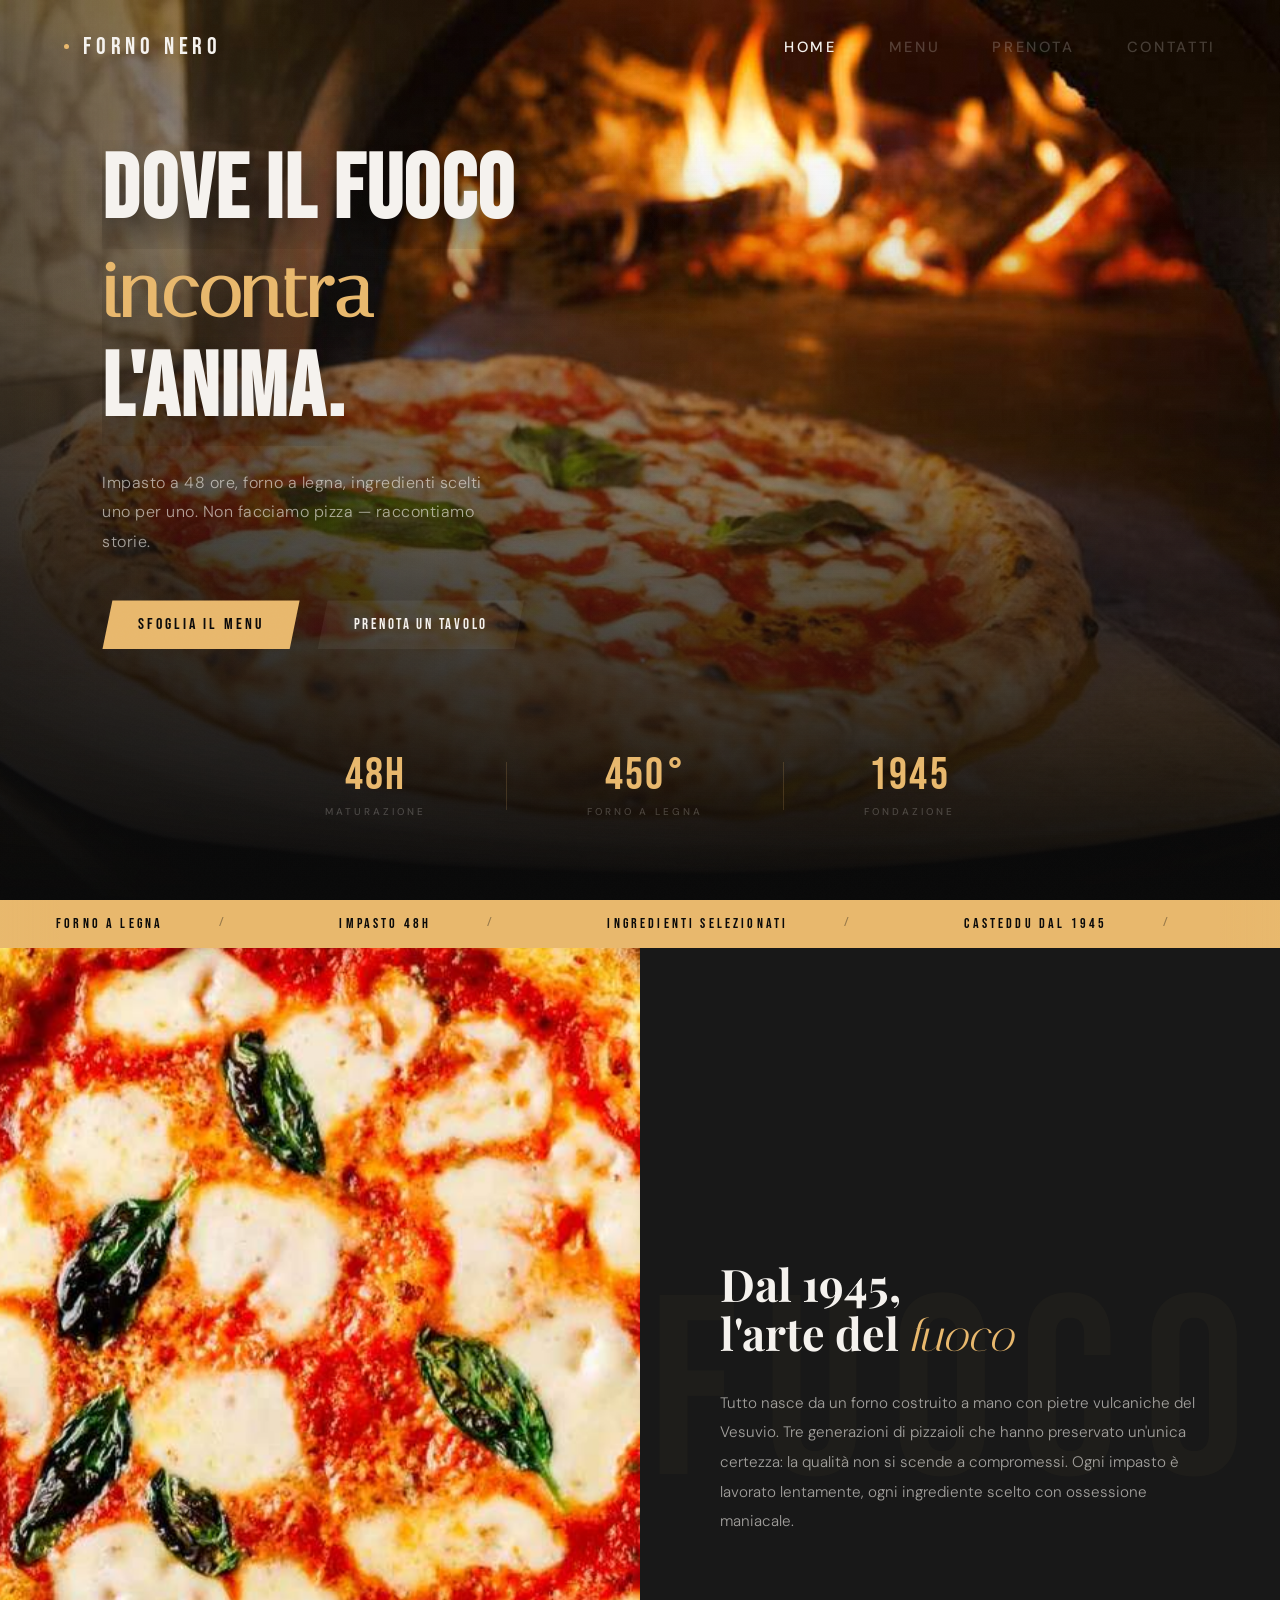
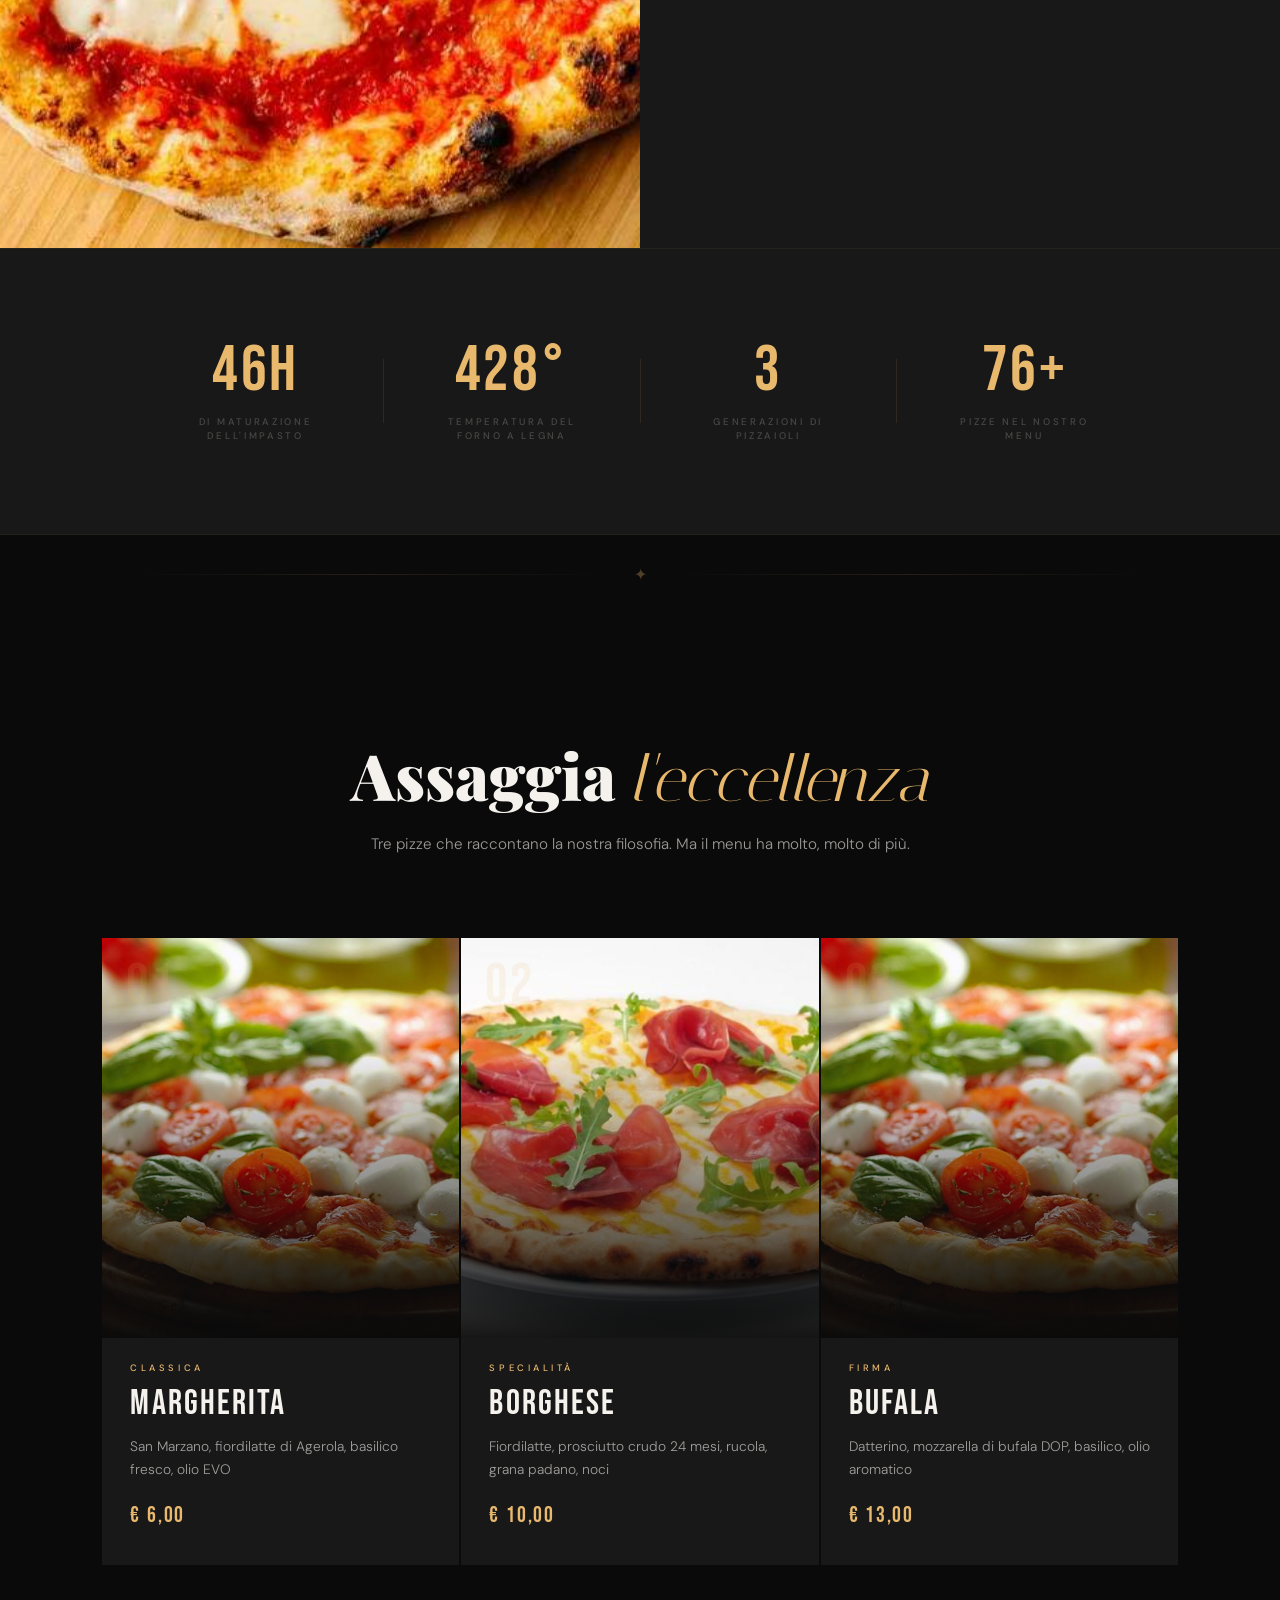
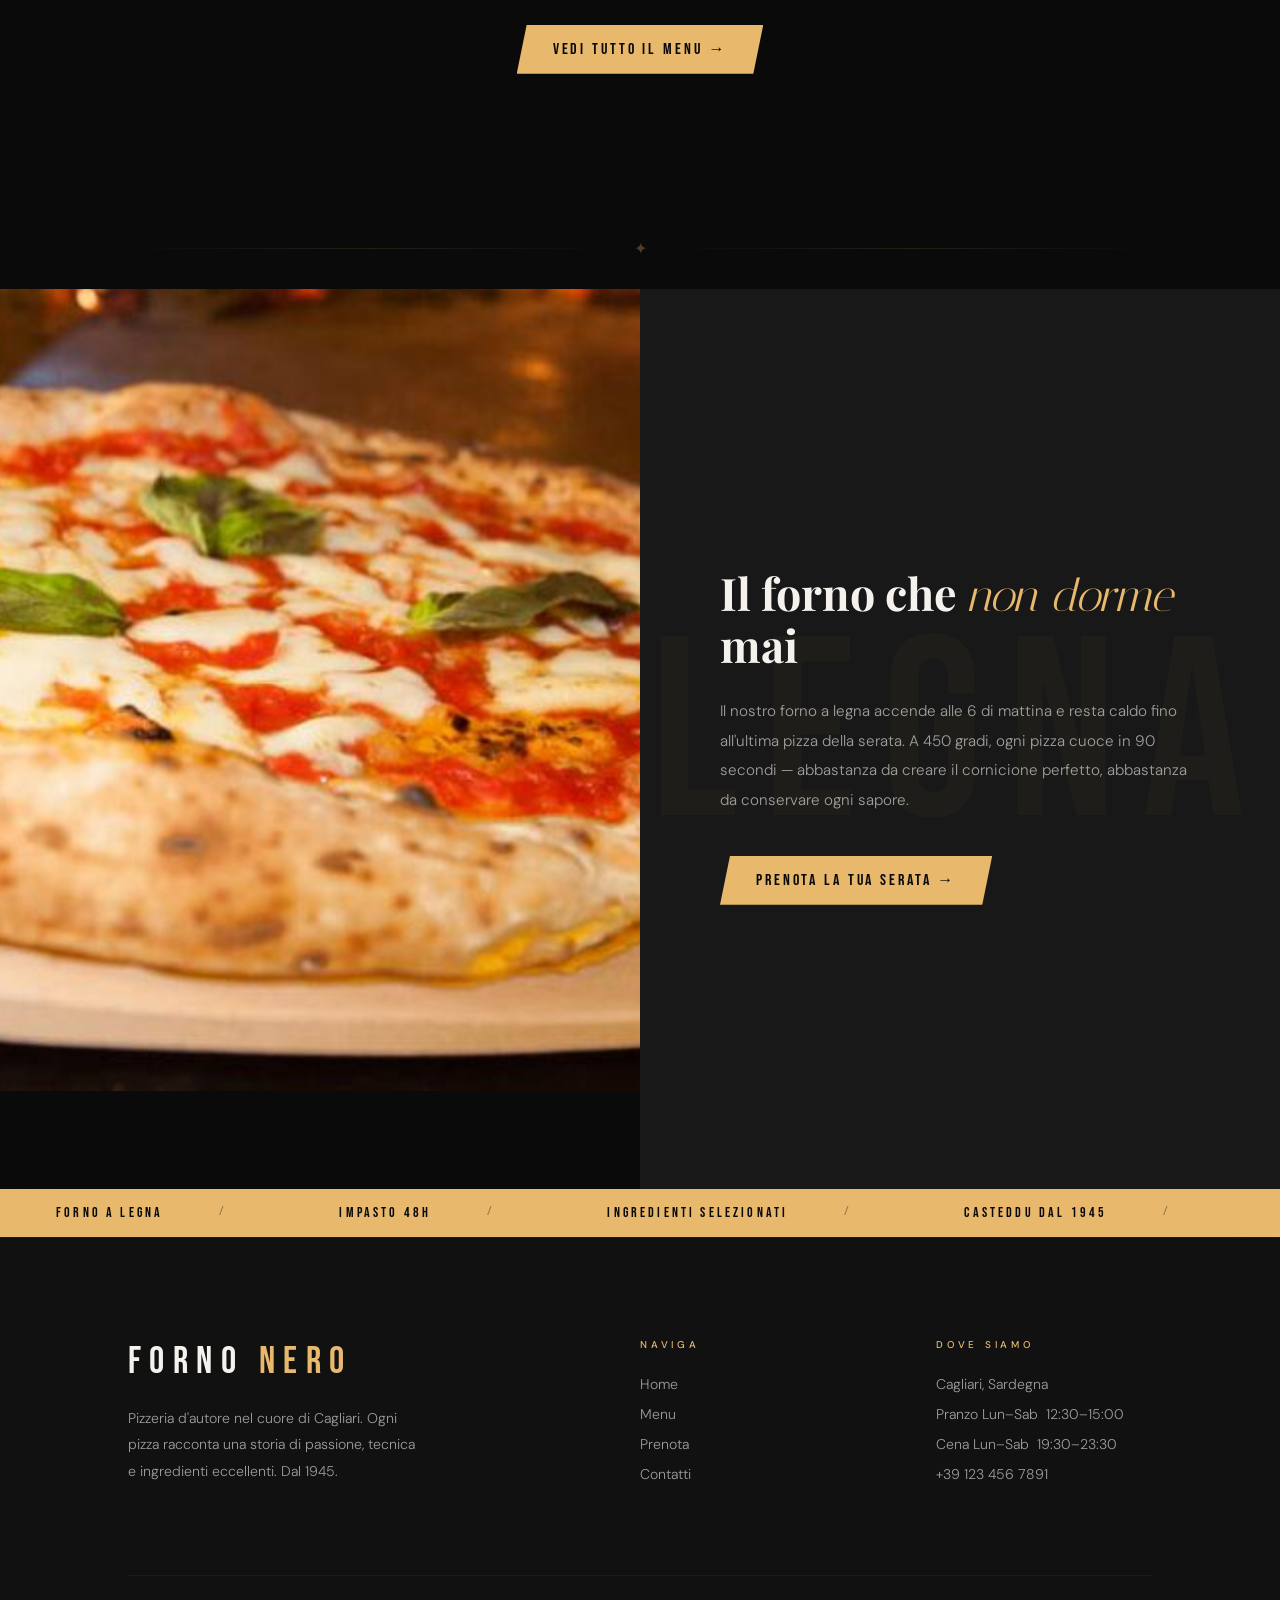
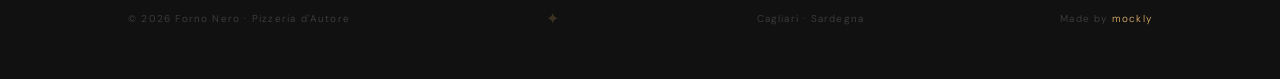
==== commit 11fa1339: "f" ====
--- a/index.html
+++ b/index.html
@@ -28,6 +28,7 @@
 <div id="main-content"></div>
 <div id="cur"></div>
 
+<!-- MENU MOBILE -->
 <div class="mob-menu" id="mobMenu" role="dialog" aria-label="Menu di navigazione">
   <div class="mob-line"></div>
   <a href="index.html" onclick="closeMob()">Home</a>
@@ -37,6 +38,7 @@
   <div class="mob-line"></div>
 </div>
 
+<!-- NAVIGAZIONE -->
 <nav id="nav" aria-label="Navigazione principale">
   <a href="index.html" class="nav-brand" aria-label="Forno Nero - Home">
     <span class="nav-brand-dot" aria-hidden="true"></span>
@@ -53,6 +55,7 @@
   </button>
 </nav>
 
+<!-- HERO -->
 <section id="hero">
   <div class="hero-media" role="img" aria-label="Forno a legna in azione"></div>
   <div class="hero-vignette" aria-hidden="true"></div>
@@ -92,6 +95,7 @@
   </div>
 </div>
 
+<!-- SEZIONE PARALLAX -->
 <section class="parallax-section" id="storia">
   <div class="parallax-img-col">
     <div class="parallax-img" id="pImg1" style="background-image:url('img/margherita.jpg');" role="img" aria-label="Pizza Margherita"></div>
@@ -104,6 +108,7 @@
   </div>
 </section>
 
+<!-- STATISTICHE -->
 <div class="stats-strip">
   <div class="stat-item reveal d1">
     <div class="stat-number">48h</div>
@@ -130,6 +135,7 @@
   <span class="ornament-glyph">✦</span>
 </div>
 
+<!-- ANTEPRIMA MENU -->
 <section class="preview-section" aria-label="Anteprima del menu">
   <div class="preview-head">
     <h2 class="preview-title reveal d1">Assaggia <em>l'eccellenza</em></h2>
@@ -191,6 +197,7 @@
   <span class="ornament-glyph">✦</span>
 </div>
 
+<!-- SEZIONE PARALLAX (INVERTITA) -->
 <section class="parallax-section parallax-reverse">
   <div class="parallax-text-col" data-word="LEGNA" style="background: var(--graphite);">
     <div class="parallax-text">
@@ -204,12 +211,14 @@
   </div>
 </section>
 
+<!-- STRISCIA SCORREVOLE -->
 <div class="marquee-strip" aria-hidden="true">
   <div class="marquee-track">
     <div class="marquee-item">Forno a Legna</div><div class="marquee-item">Impasto 48h</div><div class="marquee-item">Ingredienti Selezionati</div><div class="marquee-item">Casteddu Dal 1945</div><div class="marquee-item">Pizza d'Autore</div><div class="marquee-item">Tradizione Viva</div><div class="marquee-item">Forno a Legna</div><div class="marquee-item">Impasto 48h</div><div class="marquee-item">Ingredienti Selezionati</div><div class="marquee-item">Casteddu Dal 1945</div><div class="marquee-item">Pizza d'Autore</div><div class="marquee-item">Tradizione Viva</div>
   </div>
 </div>
 
+<!-- FOOTER -->
 <footer id="contatti">
   <div class="footer-grid">
     <div>
--- a/style.css
+++ b/style.css
@@ -1,3 +1,4 @@
+/* COLORI E FONT */
 :root {
   --void:     #0a0a0a;
   --carbon:   #111111;
@@ -21,12 +22,15 @@
   --heat: 0;
 }
 
+/* RESET BASE */
 *, *::before, *::after { box-sizing: border-box; margin: 0; padding: 0; }
 html { scroll-behavior: smooth; overflow-x: hidden; scroll-padding-top: 100px; }
 
+/* OVERLAY PAGINA */
 .page-overlay { transition: opacity .6s cubic-bezier(.16,1,.3,1); }
 .loaded .page-overlay { opacity: 0; }
 
+/* BODY */
 body {
   background: var(--void);
   color: var(--white);
@@ -38,6 +42,7 @@
   transition: background-color 1s cubic-bezier(.16,1,.3,1);
 }
 
+/* RUMORE DI SFONDO */
 body::before {
   content: '';
   position: fixed; inset: 0;
@@ -47,6 +52,7 @@
   opacity: 0.3; mix-blend-mode: overlay;
 }
 
+/* CALORE (SI SCURISCE SCORRENDO) */
 body::after {
   content: '';
   position: fixed; inset: 0;
@@ -55,6 +61,7 @@
   transition: background .8s cubic-bezier(.16,1,.3,1);
 }
 
+/* CURSORE */
 #cur {
   position: fixed; width: 8px; height: 8px;
   background: var(--signal); border-radius: 50%;
@@ -67,11 +74,13 @@
 #cur.visible { opacity: 1; }
 #cur.hovered { width: 32px; height: 32px; opacity: .5; }
 
+/* FOCUS TASTIERA */
 :focus-visible {
   outline: 2px solid var(--signal);
   outline-offset: 2px;
 }
 
+/* SCHERMATA DI CARICAMENTO */
 .loading-shimmer {
   position: fixed; inset: 0; z-index: 10001;
   background: var(--void);
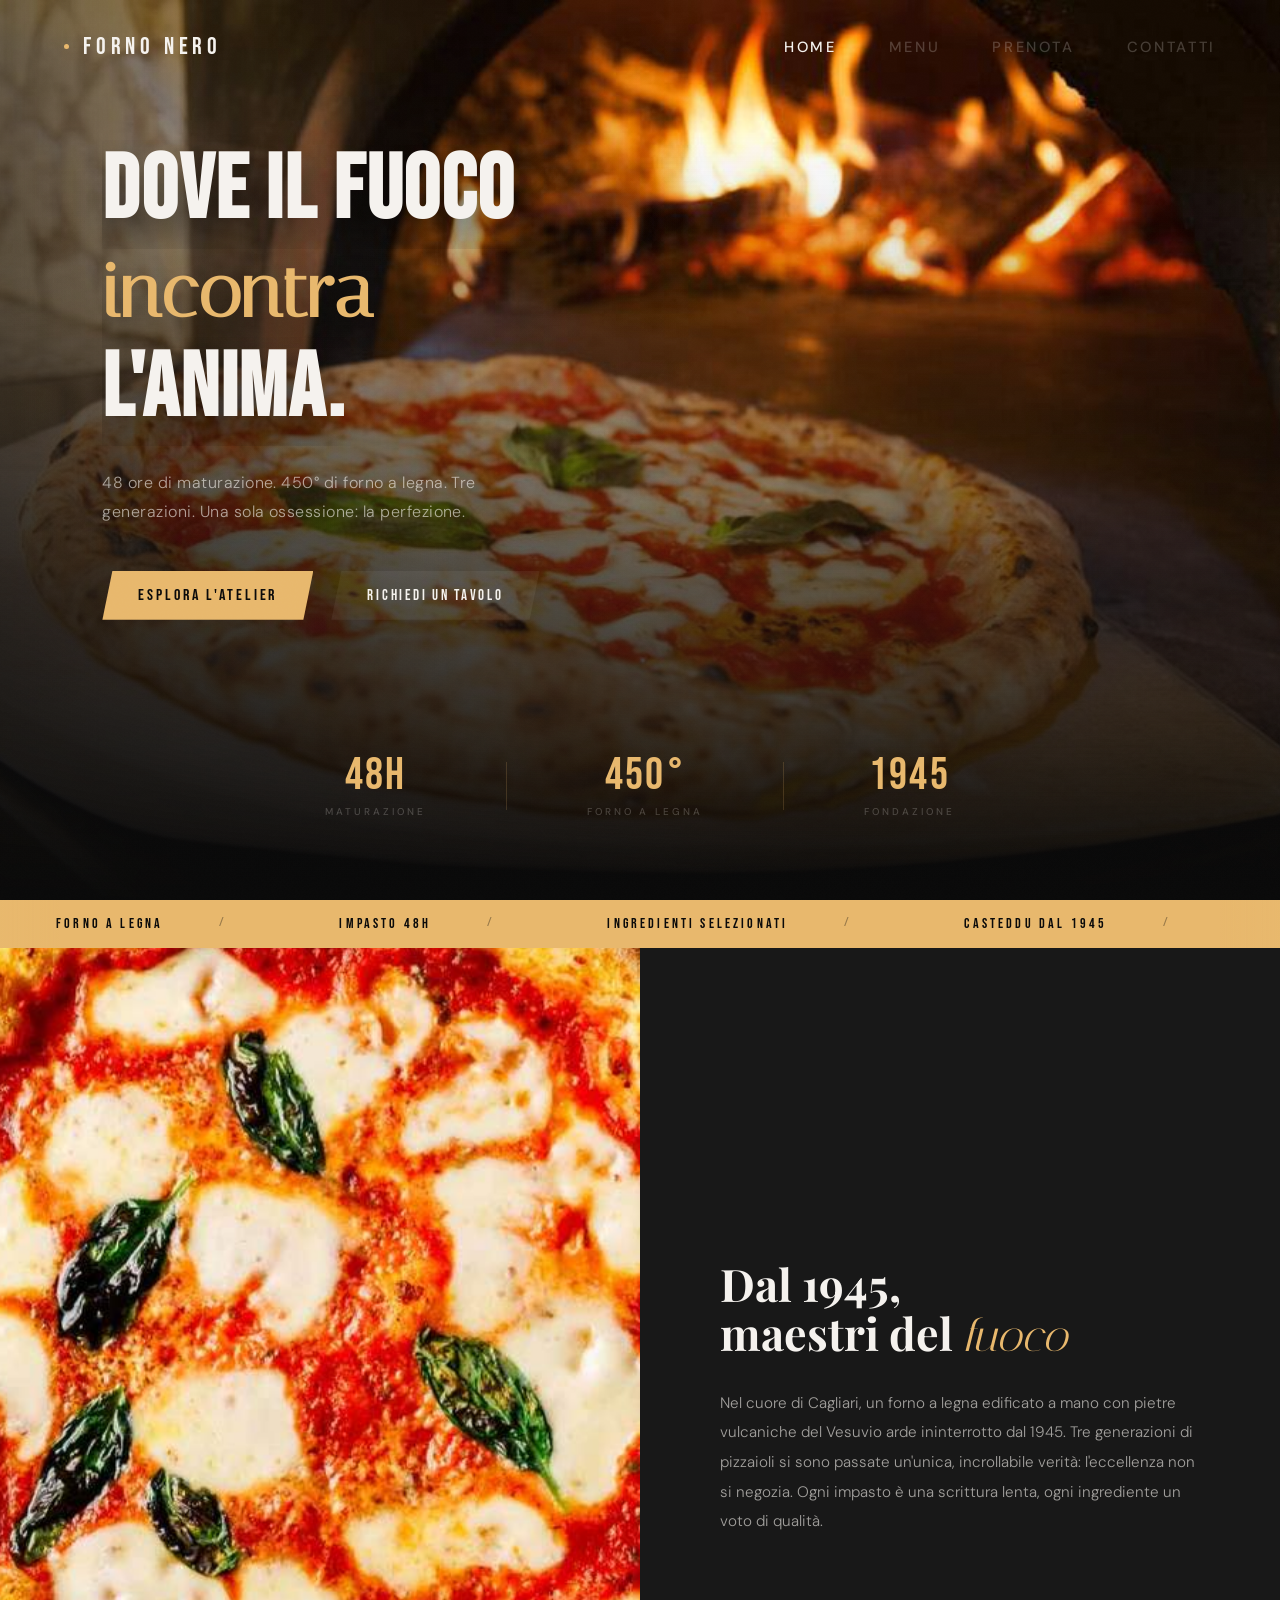
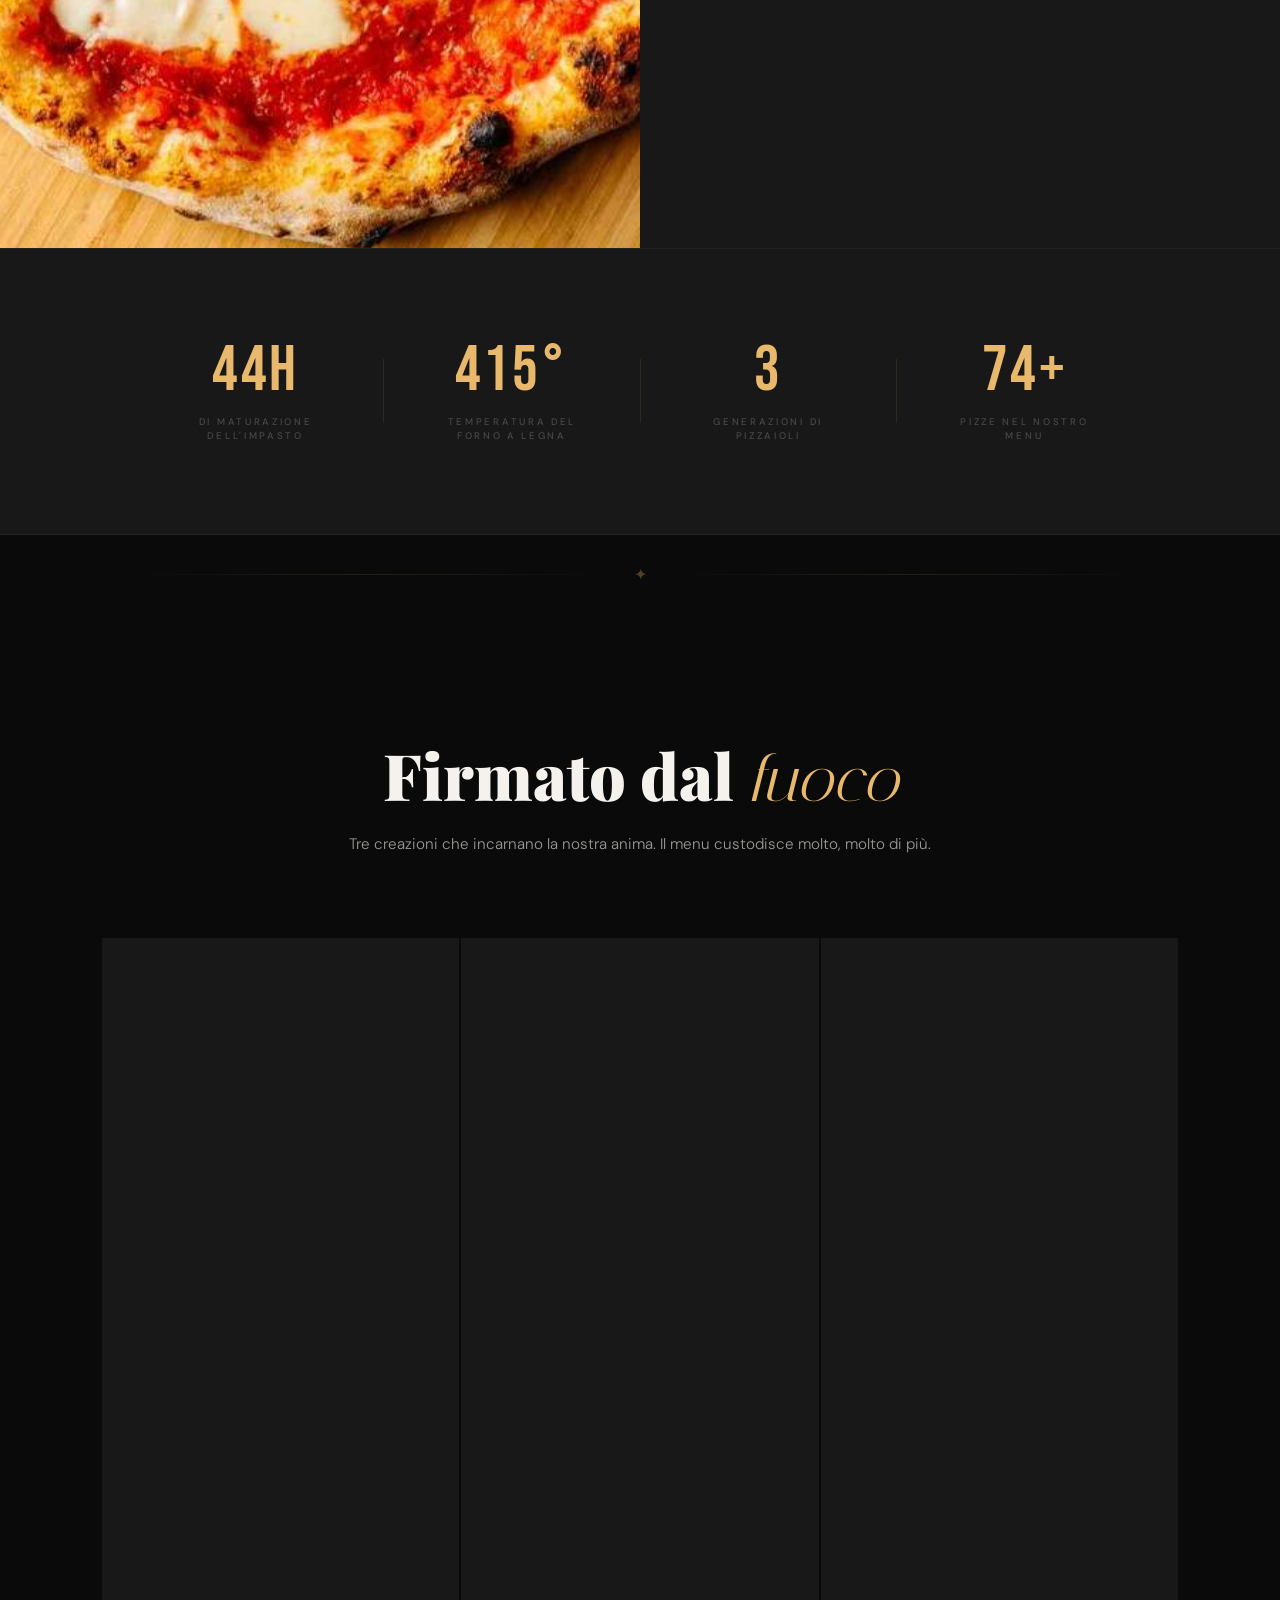
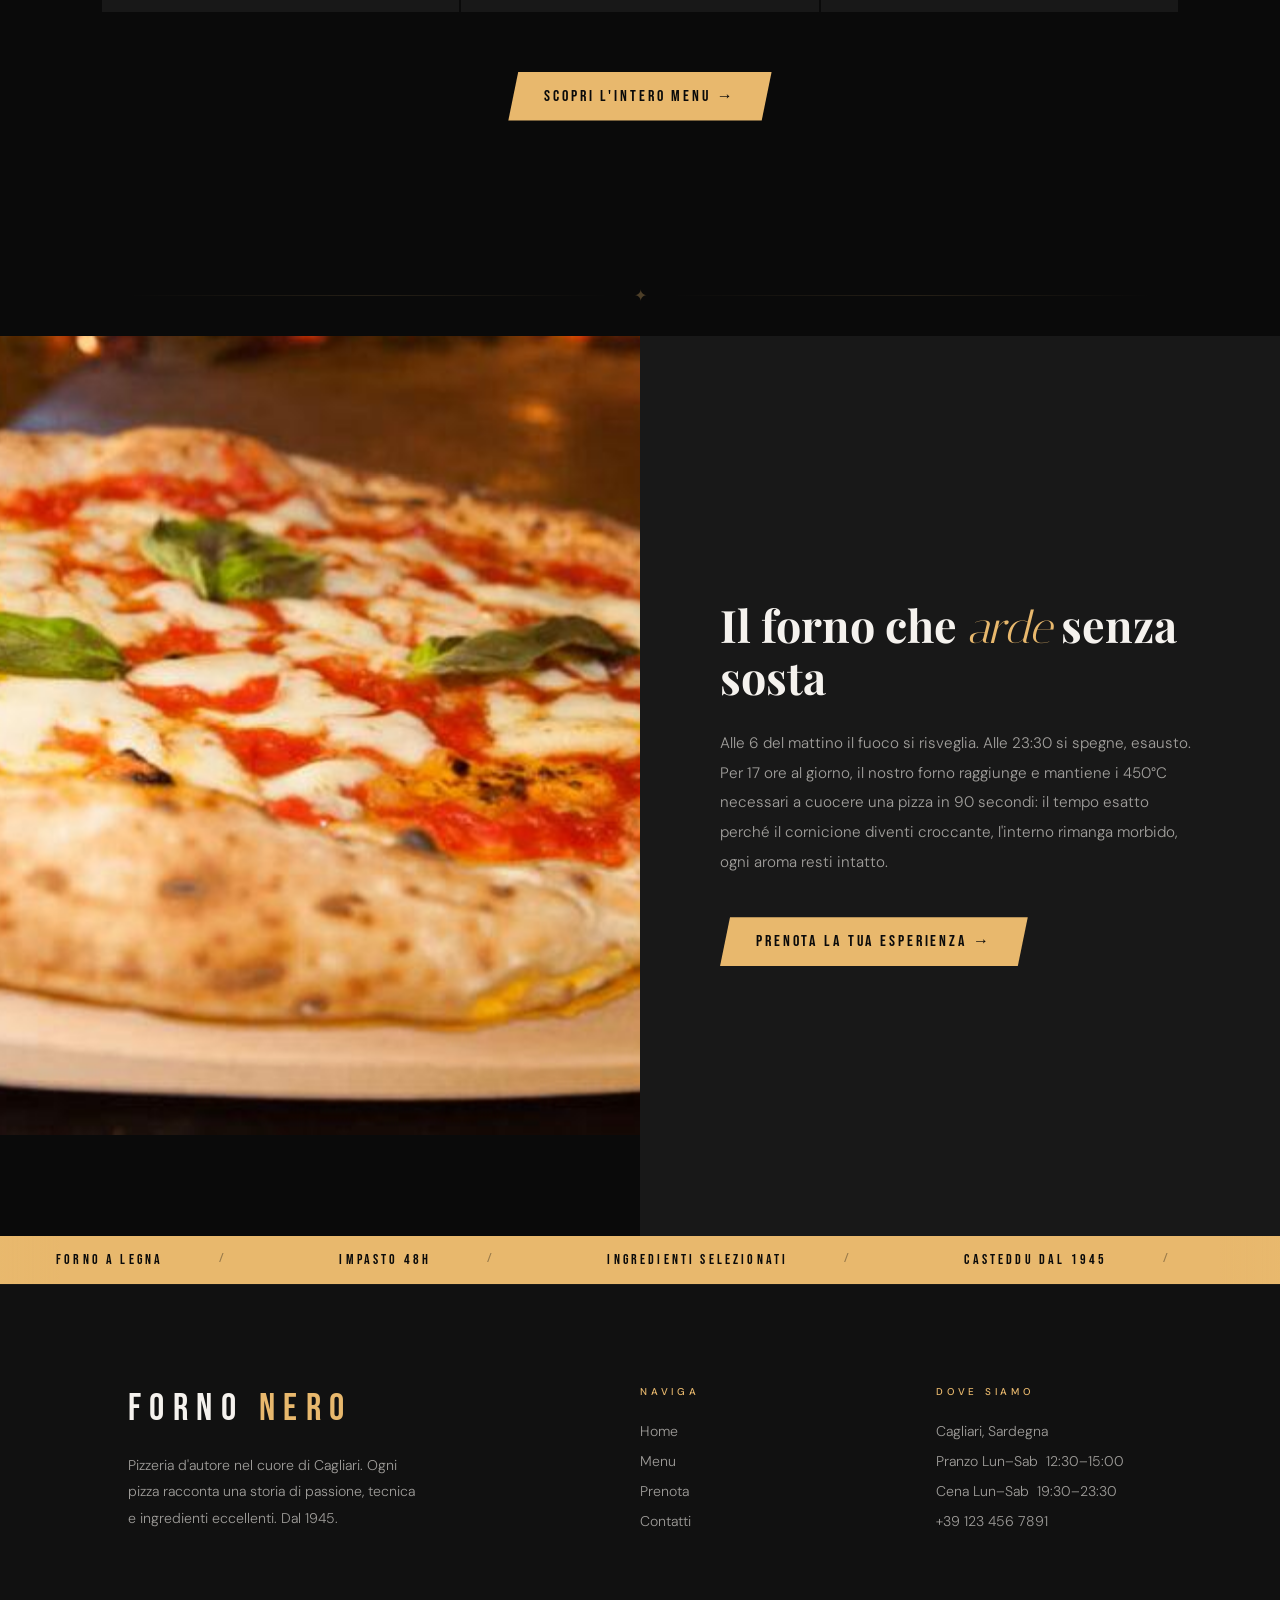
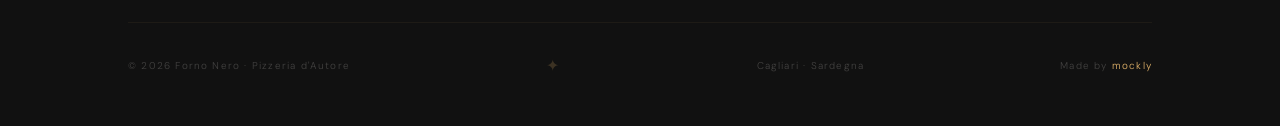
==== commit 70905bd5: "w" ====
--- a/index.html
+++ b/index.html
@@ -65,10 +65,10 @@
       <span class="h1-line"><span class="h1-inner"><em>incontra</em></span></span>
       <span class="h1-line"><span class="h1-inner">l'anima.</span></span>
     </h1>
-    <p class="hero-sub">Impasto a 48 ore, forno a legna, ingredienti scelti uno per uno. Non facciamo pizza — raccontiamo storie.</p>
+    <p class="hero-sub">48 ore di maturazione. 450° di forno a legna. Tre generazioni. Una sola ossessione: la perfezione.</p>
     <div class="hero-cta-row">
-      <a href="menu.html" class="btn-primary">Sfoglia il menu</a>
-      <a href="prenotazioni.html" class="btn-secondary">Prenota un tavolo</a>
+      <a href="menu.html" class="btn-primary">Esplora l'Atelier</a>
+      <a href="prenotazioni.html" class="btn-secondary">Richiedi un Tavolo</a>
     </div>
   </div>
   <div class="hero-counter">
@@ -102,8 +102,8 @@
   </div>
   <div class="parallax-text-col" data-word="FUOCO">
     <div class="parallax-text">
-      <h2 class="section-h2 burn-reveal d2">Dal 1945,<br>l'arte del <em>fuoco</em></h2>
-      <p class="section-body burn-reveal d3">Tutto nasce da un forno costruito a mano con pietre vulcaniche del Vesuvio. Tre generazioni di pizzaioli che hanno preservato un'unica certezza: la qualità non si scende a compromessi. Ogni impasto è lavorato lentamente, ogni ingrediente scelto con ossessione maniacale.</p>
+      <h2 class="section-h2 burn-reveal d2">Dal 1945,<br>maestri del <em>fuoco</em></h2>
+      <p class="section-body burn-reveal d3">Nel cuore di Cagliari, un forno a legna edificato a mano con pietre vulcaniche del Vesuvio arde ininterrotto dal 1945. Tre generazioni di pizzaioli si sono passate un'unica, incrollabile verità: l'eccellenza non si negozia. Ogni impasto è una scrittura lenta, ogni ingrediente un voto di qualità.</p>
     </div>
   </div>
 </section>
@@ -138,8 +138,8 @@
 <!-- ANTEPRIMA MENU -->
 <section class="preview-section" aria-label="Anteprima del menu">
   <div class="preview-head">
-    <h2 class="preview-title reveal d1">Assaggia <em>l'eccellenza</em></h2>
-    <p class="preview-sub reveal d2">Tre pizze che raccontano la nostra filosofia. Ma il menu ha molto, molto di più.</p>
+    <h2 class="preview-title reveal d1">Firmato dal <em>fuoco</em></h2>
+    <p class="preview-sub reveal d2">Tre creazioni che incarnano la nostra anima. Il menu custodisce molto, molto di più.</p>
   </div>
   <div class="preview-grid">
     <article class="preview-card reveal d1">
@@ -152,8 +152,8 @@
         <div class="preview-card-body">
           <div class="preview-card-tag">Classica</div>
           <div class="preview-card-name">Margherita</div>
-          <div class="preview-card-desc">San Marzano, fiordilatte di Agerola, basilico fresco, olio EVO</div>
-          <div class="preview-card-price">€ 6,00</div>
+          <div class="preview-card-desc">Pomodoro San Marzano DOP, fiordilatte di Agerola DOP, basilico genovese, olio extravergine Spagnoletti. L'essenza della nostra anima.</div>
+          <div class="preview-card-price">€ 8,00</div>
         </div>
       </div>
     </article>
@@ -167,8 +167,8 @@
         <div class="preview-card-body">
           <div class="preview-card-tag">Specialità</div>
           <div class="preview-card-name">Borghese</div>
-          <div class="preview-card-desc">Fiordilatte, prosciutto crudo 24 mesi, rucola, grana padano, noci</div>
-          <div class="preview-card-price">€ 10,00</div>
+          <div class="preview-card-desc">Fiordilatte, prosciutto crudo di Parma 24 mesi, rucola selvatica, grana padano 24 mesi, noci tostate del re.</div>
+          <div class="preview-card-price">€ 14,00</div>
         </div>
       </div>
     </article>
@@ -182,14 +182,14 @@
         <div class="preview-card-body">
           <div class="preview-card-tag">Firma</div>
           <div class="preview-card-name">Bufala</div>
-          <div class="preview-card-desc">Datterino, mozzarella di bufala DOP, basilico, olio aromatico</div>
+          <div class="preview-card-desc">Pomodorini datterini confit, mozzarella di bufala Campana DOP, basilico viola, olio EVO al limone di Procida.</div>
           <div class="preview-card-price">€ 13,00</div>
         </div>
       </div>
     </article>
   </div>
   <div class="preview-cta reveal">
-    <a href="menu.html" class="btn-primary">Vedi tutto il menu →</a>
+    <a href="menu.html" class="btn-primary">Scopri l'Intero Menu →</a>
   </div>
 </section>
 
@@ -201,9 +201,9 @@
 <section class="parallax-section parallax-reverse">
   <div class="parallax-text-col" data-word="LEGNA" style="background: var(--graphite);">
     <div class="parallax-text">
-      <h2 class="section-h2 burn-reveal d2">Il forno che <em>non dorme</em><br>mai</h2>
-      <p class="section-body burn-reveal d3">Il nostro forno a legna accende alle 6 di mattina e resta caldo fino all'ultima pizza della serata. A 450 gradi, ogni pizza cuoce in 90 secondi — abbastanza da creare il cornicione perfetto, abbastanza da conservare ogni sapore.</p>
-      <a href="prenotazioni.html" class="btn-primary burn-reveal d4" style="margin-top:40px; display:inline-block;">Prenota la tua serata →</a>
+      <h2 class="section-h2 burn-reveal d2">Il forno che <em>arde</em> senza<br>sosta</h2>
+      <p class="section-body burn-reveal d3">Alle 6 del mattino il fuoco si risveglia. Alle 23:30 si spegne, esausto. Per 17 ore al giorno, il nostro forno raggiunge e mantiene i 450°C necessari a cuocere una pizza in 90 secondi: il tempo esatto perché il cornicione diventi croccante, l'interno rimanga morbido, ogni aroma resti intatto.</p>
+      <a href="prenotazioni.html" class="btn-primary burn-reveal d4" style="margin-top:40px; display:inline-block;">Prenota la tua Esperienza →</a>
     </div>
   </div>
   <div class="parallax-img-col">
--- a/style.css
+++ b/style.css
@@ -277,6 +277,13 @@
   background: var(--graphite); position: relative;
   transition: background .6s;
 }
+.parallax-text-col::after {
+  content: '';
+  position: absolute; inset: 0;
+  background: radial-gradient(ellipse at 50% 0%, rgba(232,184,109,calc(var(--heat) * 0.04)) 0%, transparent 60%);
+  pointer-events: none;
+  transition: opacity .8s;
+}
 .parallax-text {
   max-width: 480px;
   position: relative; z-index: 2;
@@ -294,10 +301,13 @@
   white-space: nowrap;
   pointer-events: none;
   animation: breatheText 6s ease-in-out infinite;
+  transition: opacity .8s cubic-bezier(.16,1,.3,1), filter .8s;
+  opacity: calc(0.03 + var(--heat) * 0.06);
+  filter: blur(calc(var(--heat) * 1.5px));
 }
 @keyframes breatheText {
-  0%, 100% { transform: translate(-50%, -50%) scale(1); opacity: .03; }
-  50% { transform: translate(-50%, -50%) scale(1.05); opacity: .06; }
+  0%, 100% { transform: translate(-50%, -50%) scale(1); }
+  50% { transform: translate(-50%, -50%) scale(1.05); }
 }
 
 /* TEXT ELEMENTS */
@@ -323,6 +333,8 @@
   font-family: var(--font-accent);
   color: var(--signal);
   font-weight: 400;
+  transition: text-shadow .8s cubic-bezier(.16,1,.3,1);
+  text-shadow: 0 0 calc(var(--heat) * 24px) rgba(232,184,109,calc(var(--heat) * 0.35));
 }
 .section-body {
   font-size: .95rem; line-height: 1.95;
@@ -338,6 +350,9 @@
 .ornament-divider::before, .ornament-divider::after {
   content: ''; flex: 1; height: 1px;
   background: linear-gradient(to right, transparent, rgba(232,184,109,.12), transparent);
+  transition: opacity .8s;
+  opacity: calc(1 + var(--heat) * 2);
+  box-shadow: 0 0 calc(var(--heat) * 6px) rgba(232,184,109,calc(var(--heat) * 0.15));
 }
 .ornament-glyph { 
   font-size: 1rem; color: var(--signal); opacity: .3;
--- a/style-index.css
+++ b/style-index.css
@@ -147,7 +147,8 @@
   color: var(--signal); line-height: 1; letter-spacing: .05em;
   margin-bottom: 6px;
   will-change: transform;
-  transition: transform .3s;
+  transition: transform .3s, filter .8s;
+  filter: brightness(calc(1 + var(--heat) * 0.1));
 }
 .hero-counter-item:hover .hero-counter-num {
   transform: scale(1.1);
@@ -283,7 +284,8 @@
 .preview-card-price {
   font-family: var(--font-display);
   font-size: 1.4rem; color: var(--signal); letter-spacing: .08em;
-  transition: transform .3s;
+  transition: transform .3s, filter .8s;
+  filter: brightness(calc(1 + var(--heat) * 0.15));
 }
 .preview-card:hover .preview-card-price {
   transform: scale(1.05);
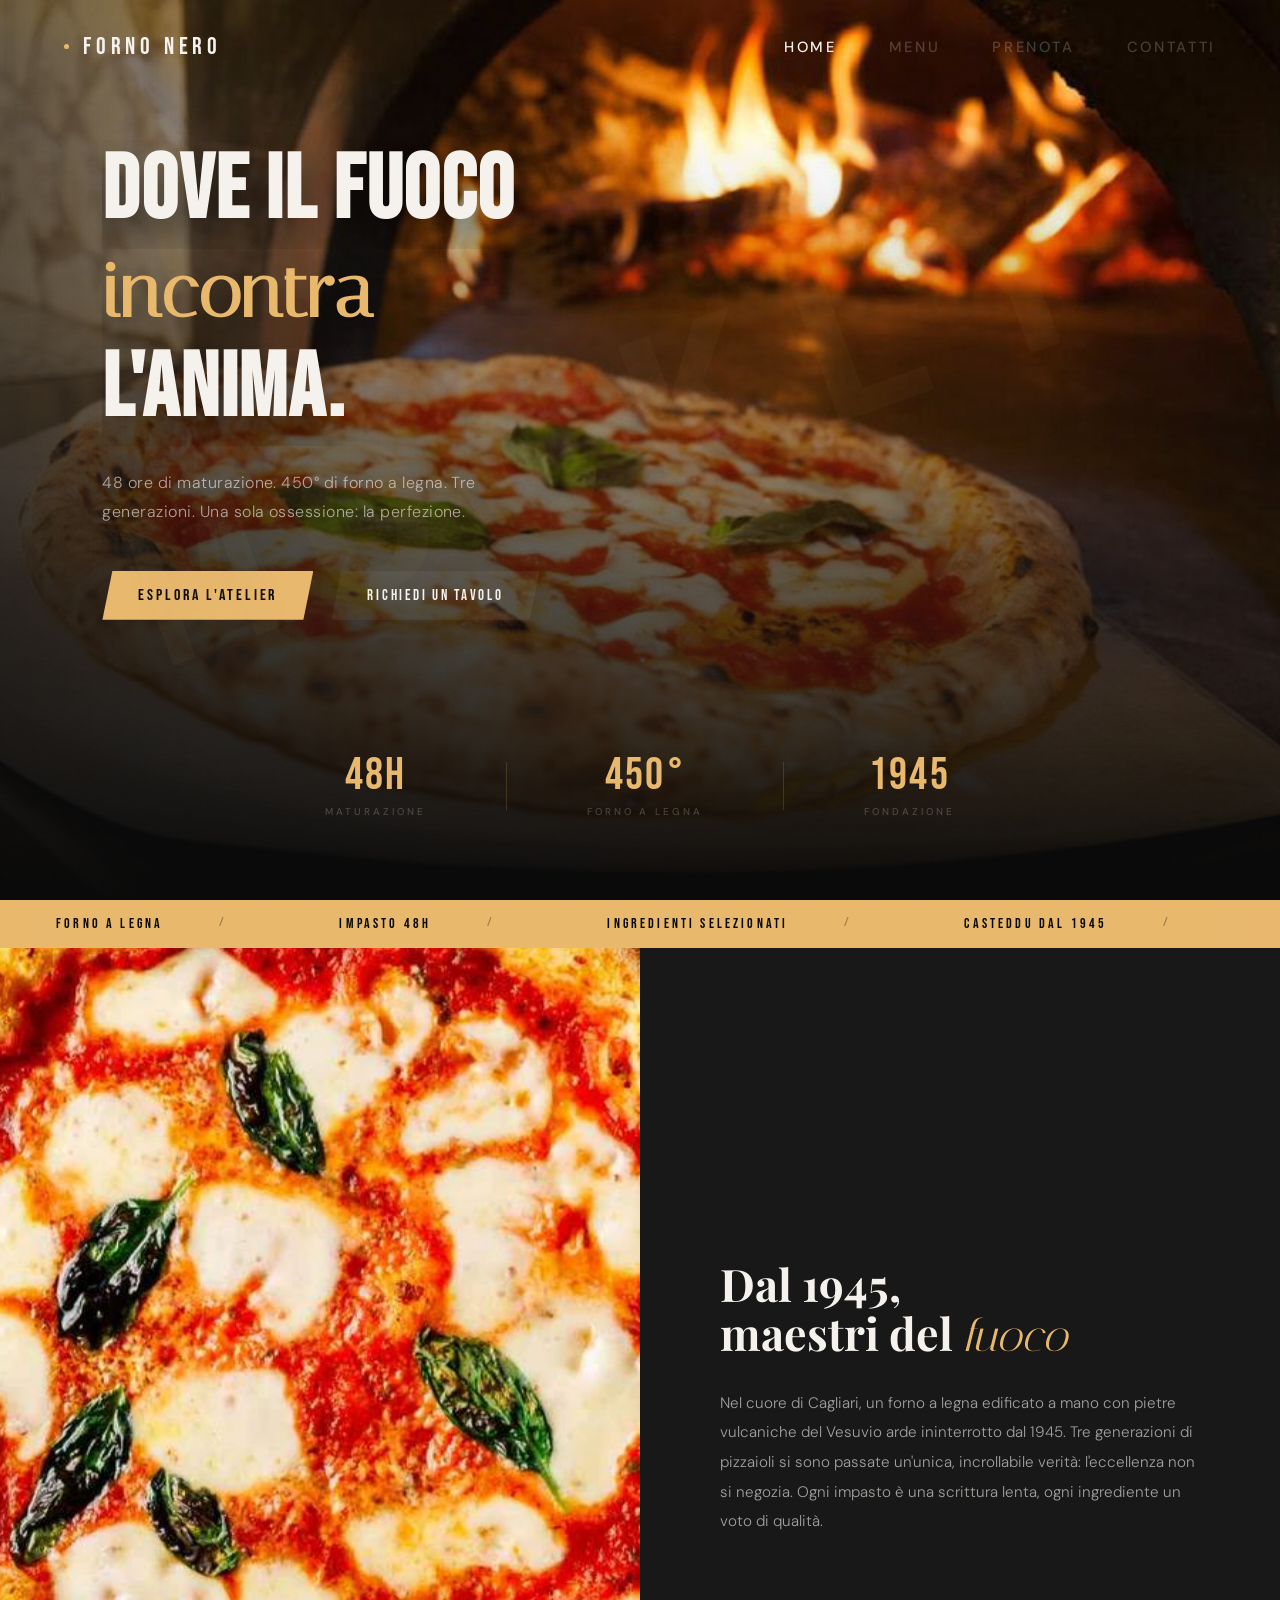
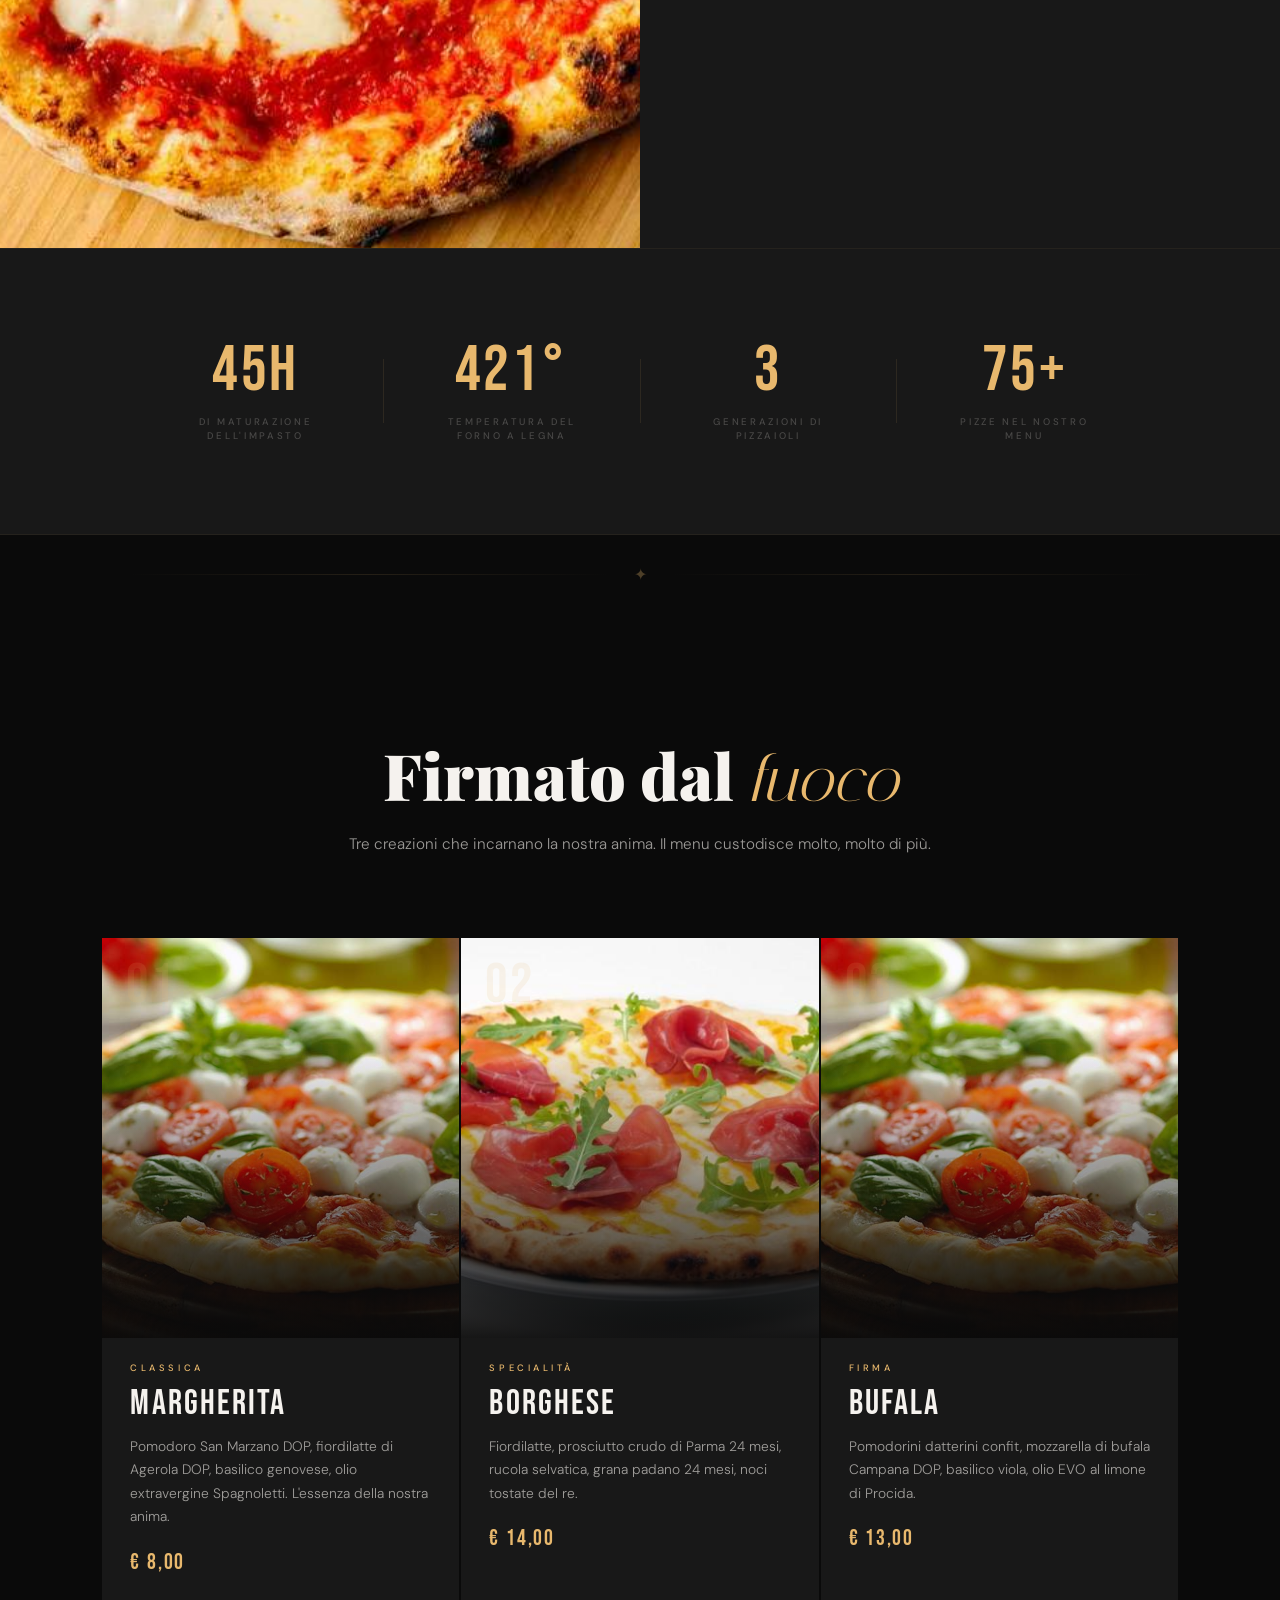
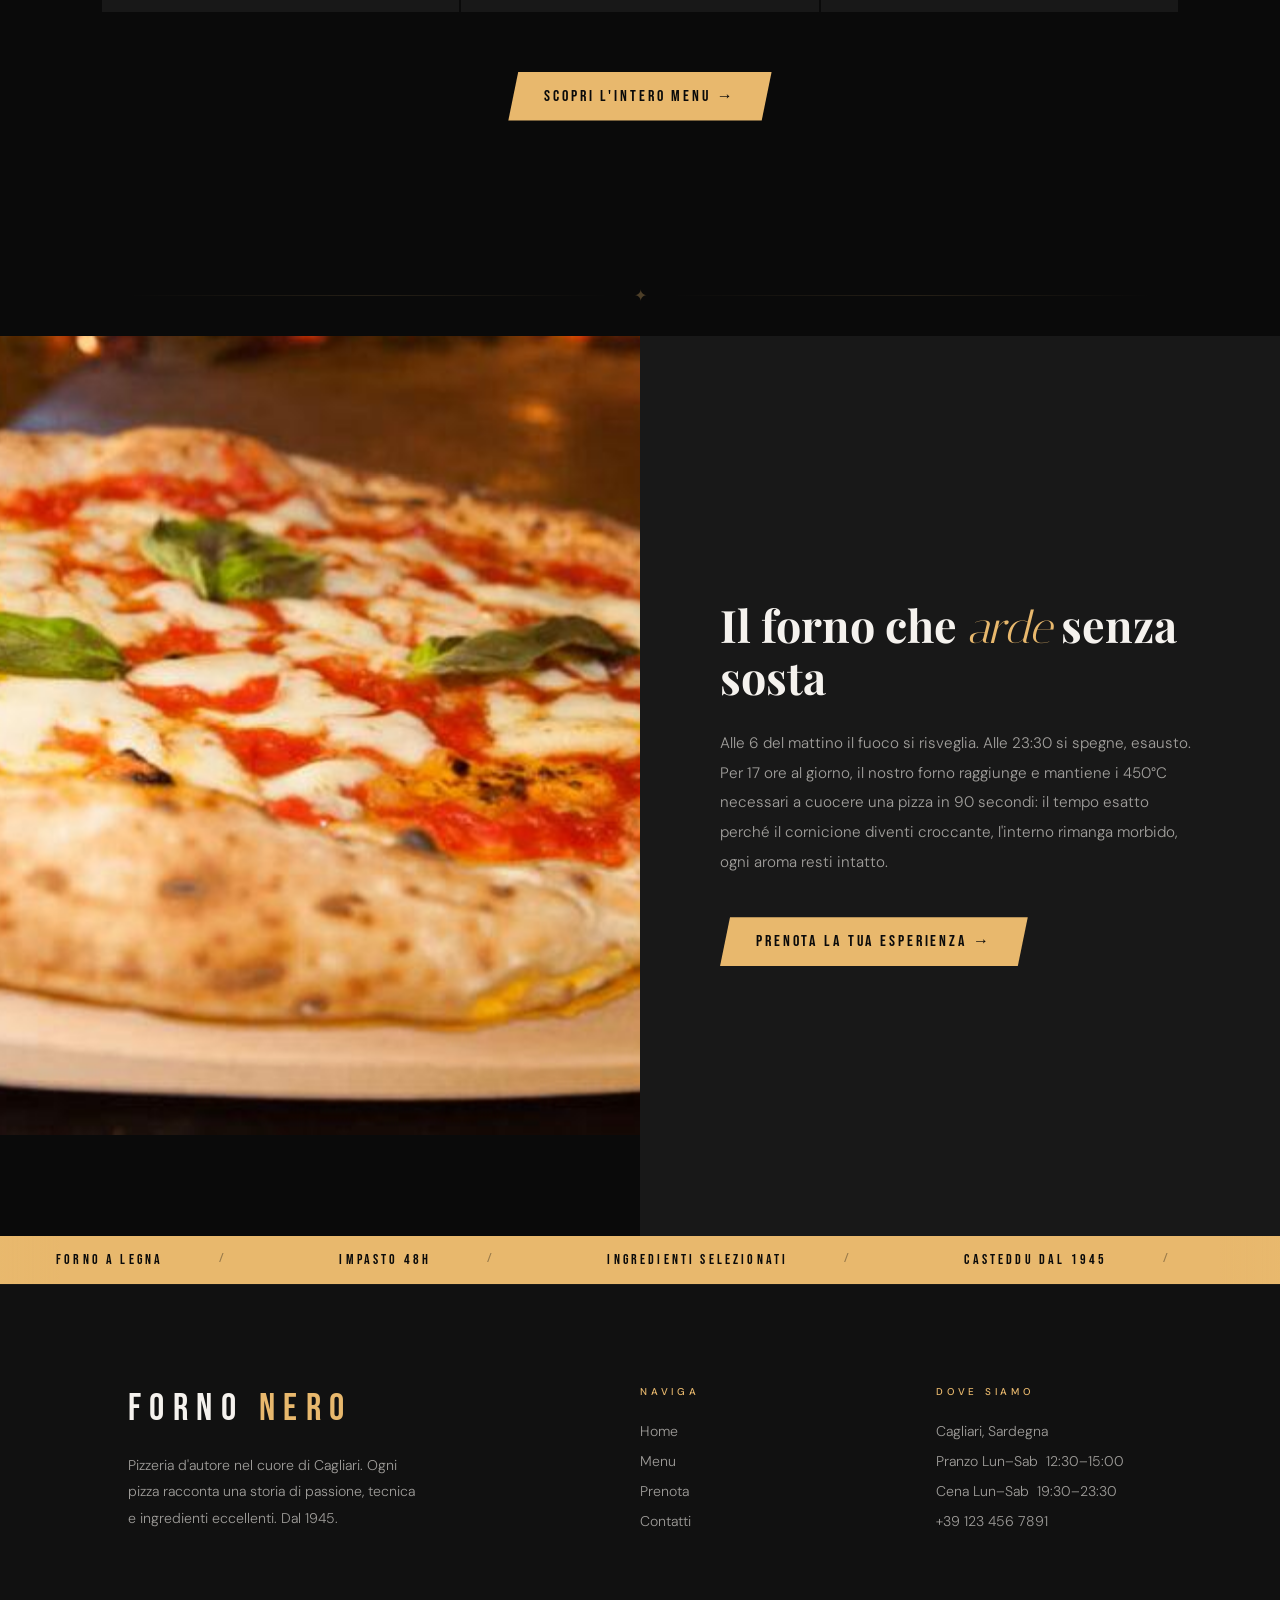
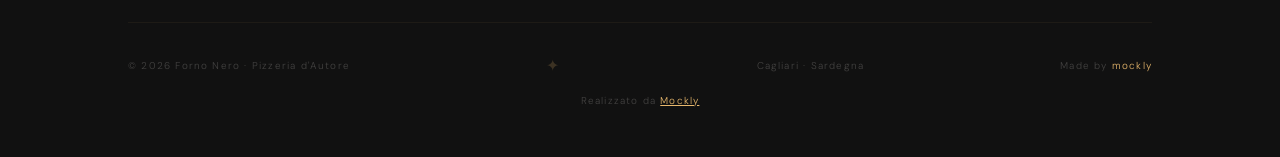
==== commit 5f0b87cd: "Copyright Mockly: watermark SITO IN SVILUPPO + credit nel footer" ====
--- a/index.html
+++ b/index.html
@@ -245,9 +245,11 @@
     <span class="footer-ornament" aria-hidden="true">✦</span>
     <span>Cagliari · Sardegna</span>
     <span>Made by <a href="https://mockly.it" target="_blank" rel="noopener" style="color:var(--signal);text-decoration:none;">mockly</a></span>
+    <p class="footer-credit">Realizzato da <a href="https://mockly.it" target="_blank" rel="noopener">Mockly</a></p>
   </div>
 </footer>
 
 <script src="script.js"></script>
+<div class="mockly-watermark"><div class="mockly-watermark-inner">MOCKLY<span class="mockly-watermark-sub">SITO IN SVILUPPO</span></div></div>
 </body>
 </html>
--- a/style.css
+++ b/style.css
@@ -625,3 +625,11 @@
   transition: top .2s;
 }
 .skip-link:focus { top: 0; }
+
+/* ── MOCKLY WATERMARK ──────────────────────────────────── */
+.mockly-watermark{position:fixed;inset:0;z-index:99999;pointer-events:none;display:flex;align-items:center;justify-content:center}
+.mockly-watermark-inner{font-family:monospace;font-size:clamp(5rem,18vw,14rem);font-weight:700;letter-spacing:clamp(12px,4vw,40px);color:rgba(216,185,92,.04);text-transform:uppercase;user-select:none;transform:rotate(-20deg);text-shadow:0 0 30px rgba(0,0,0,.02);animation:watermarkFade 3s ease-in-out infinite;text-align:center;line-height:1.1}
+.mockly-watermark-sub{display:block;font-size:clamp(.8rem,2.5vw,1.5rem);letter-spacing:clamp(6px,1.5vw,16px);margin-top:6px;opacity:.6}
+@keyframes watermarkFade{0%,100%{opacity:1}50%{opacity:.6}}
+.footer-credit{margin-top:10px;font-size:.62rem;letter-spacing:.12em;color:var(--ghost);width:100%;text-align:center}
+.footer-credit a{color:var(--signal);text-decoration:underline}
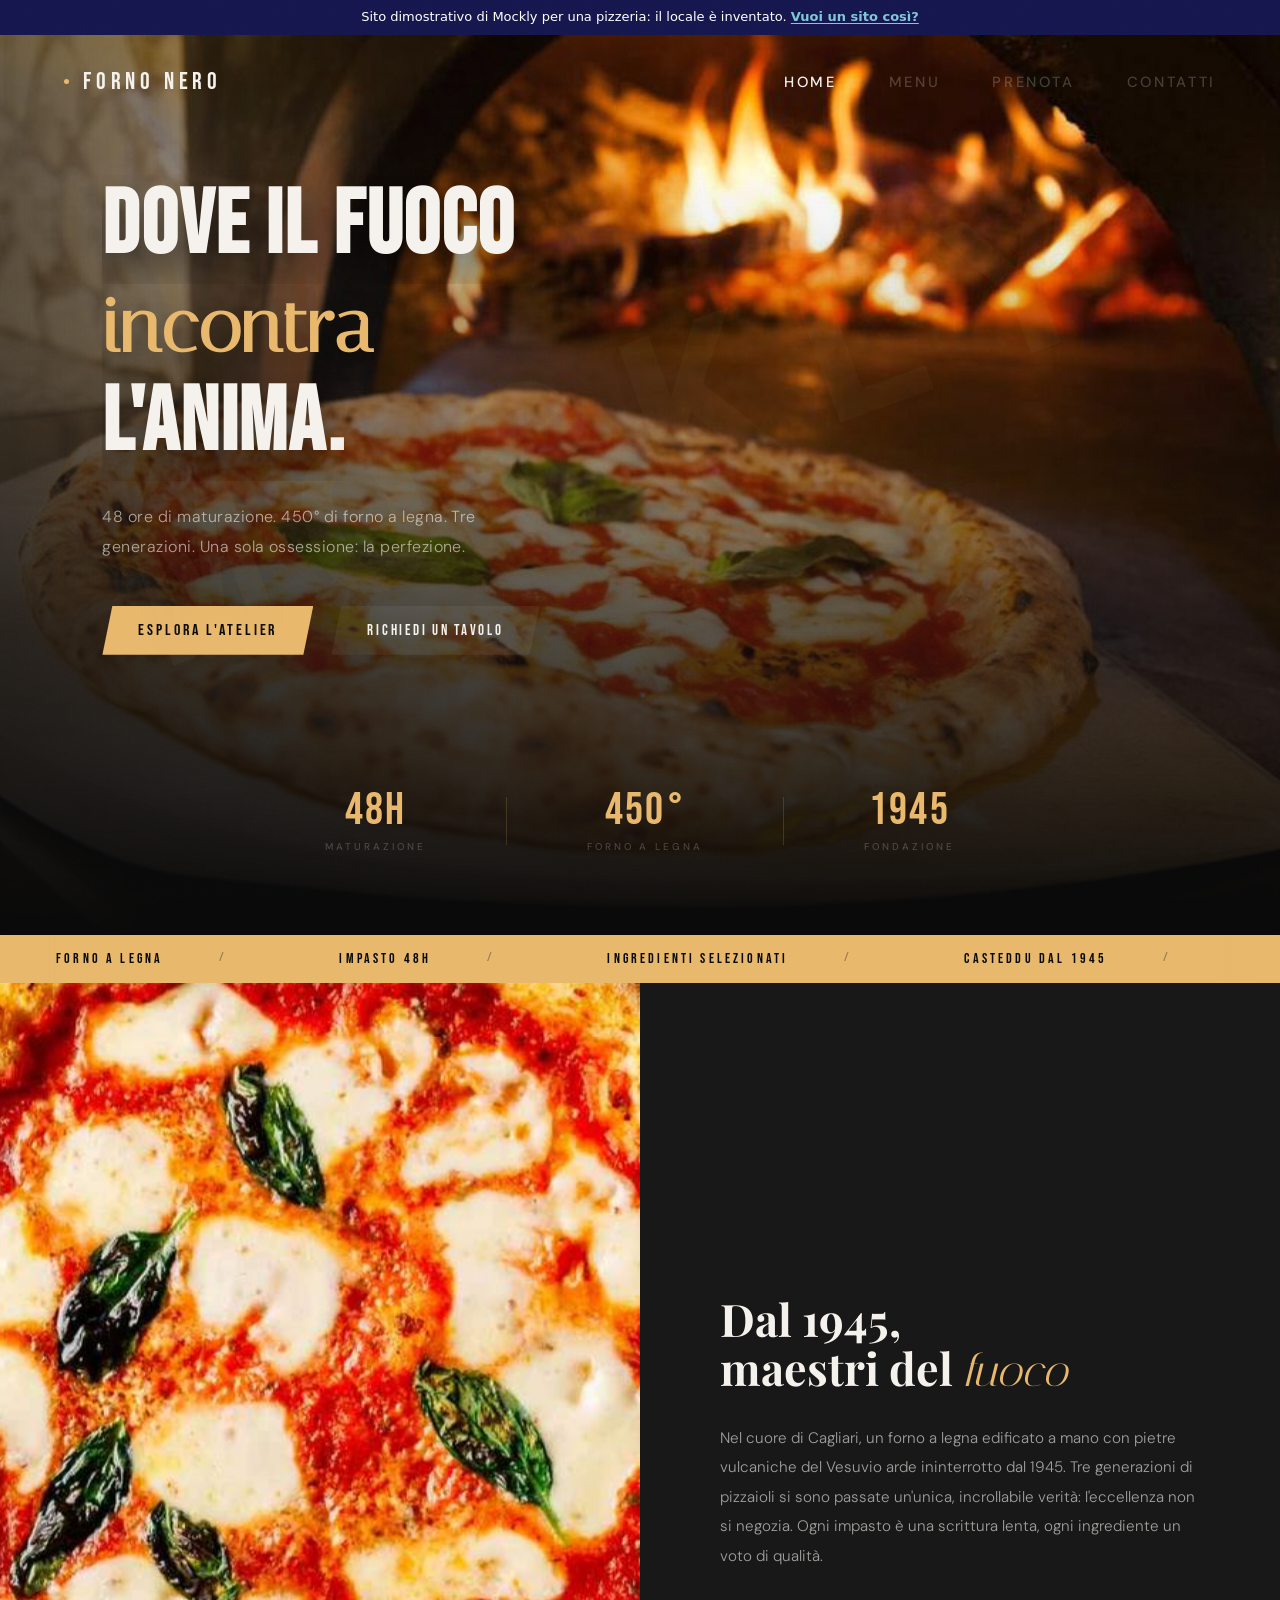
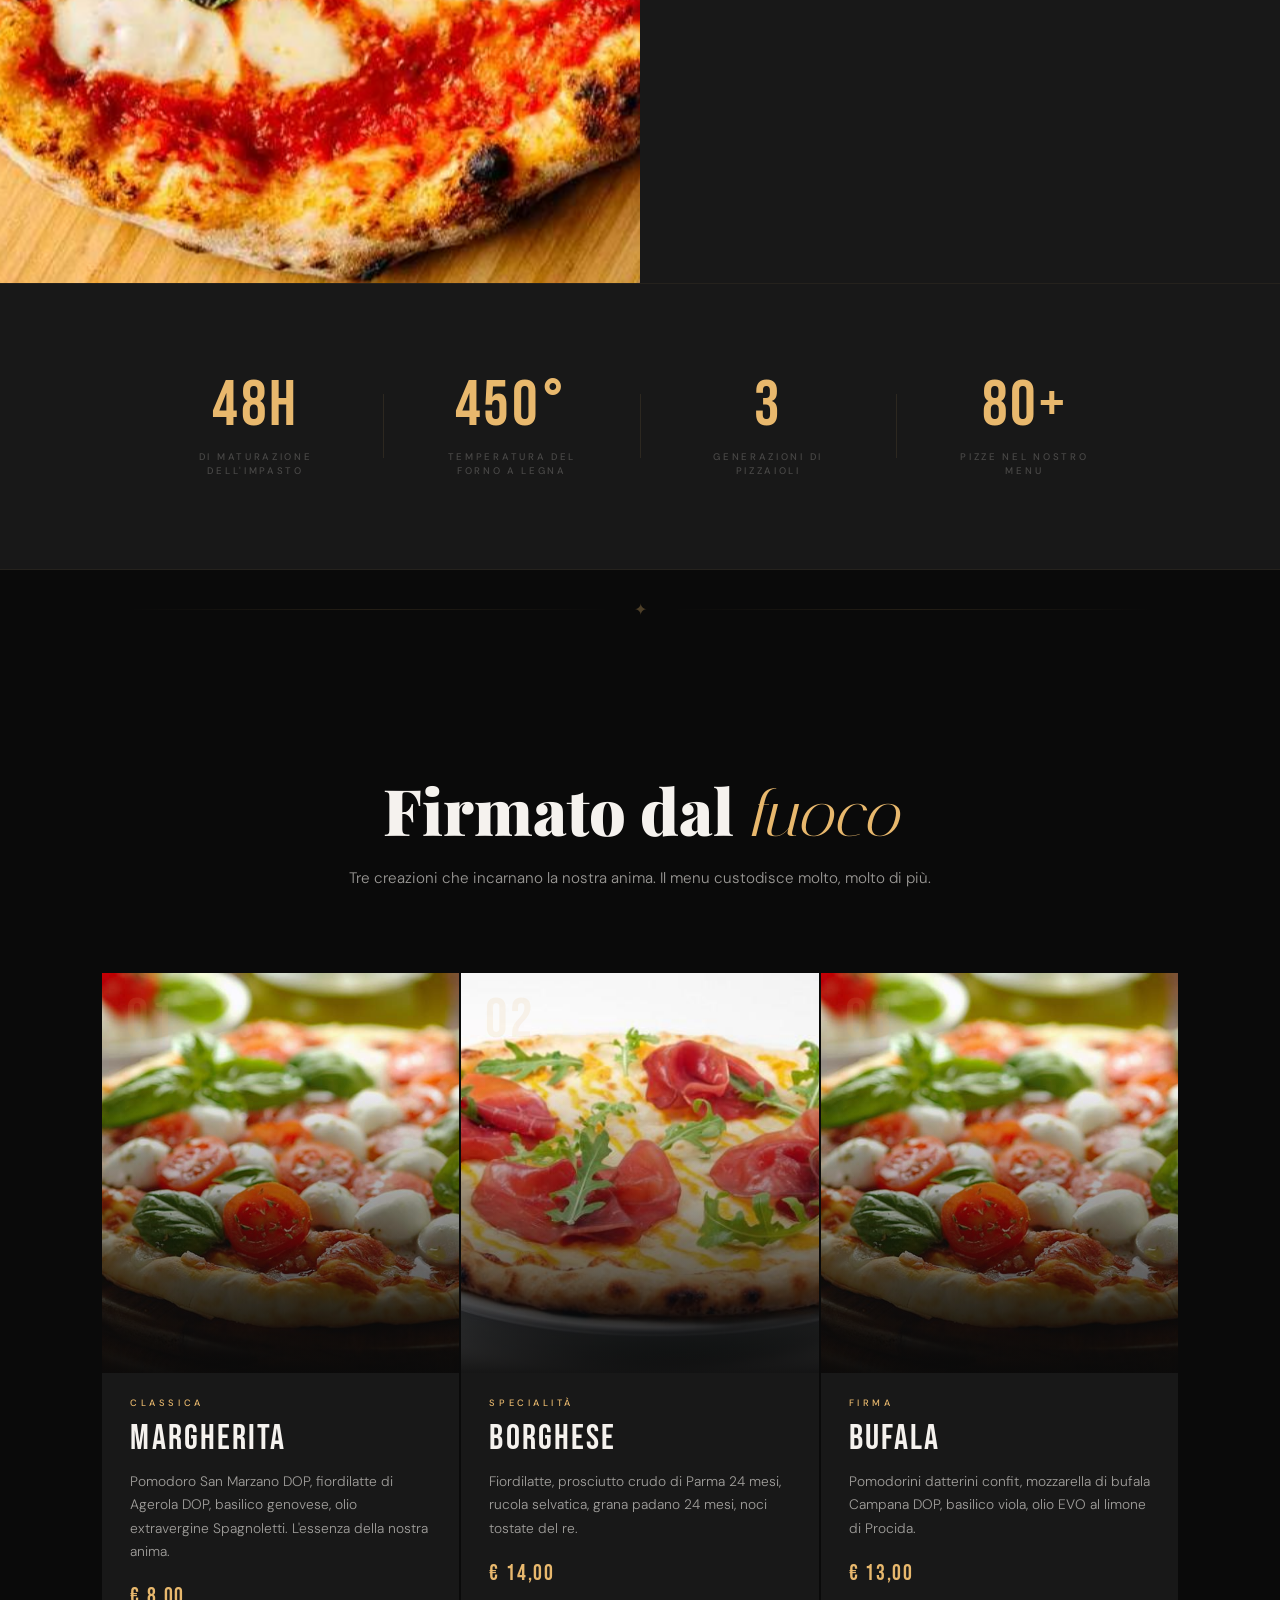
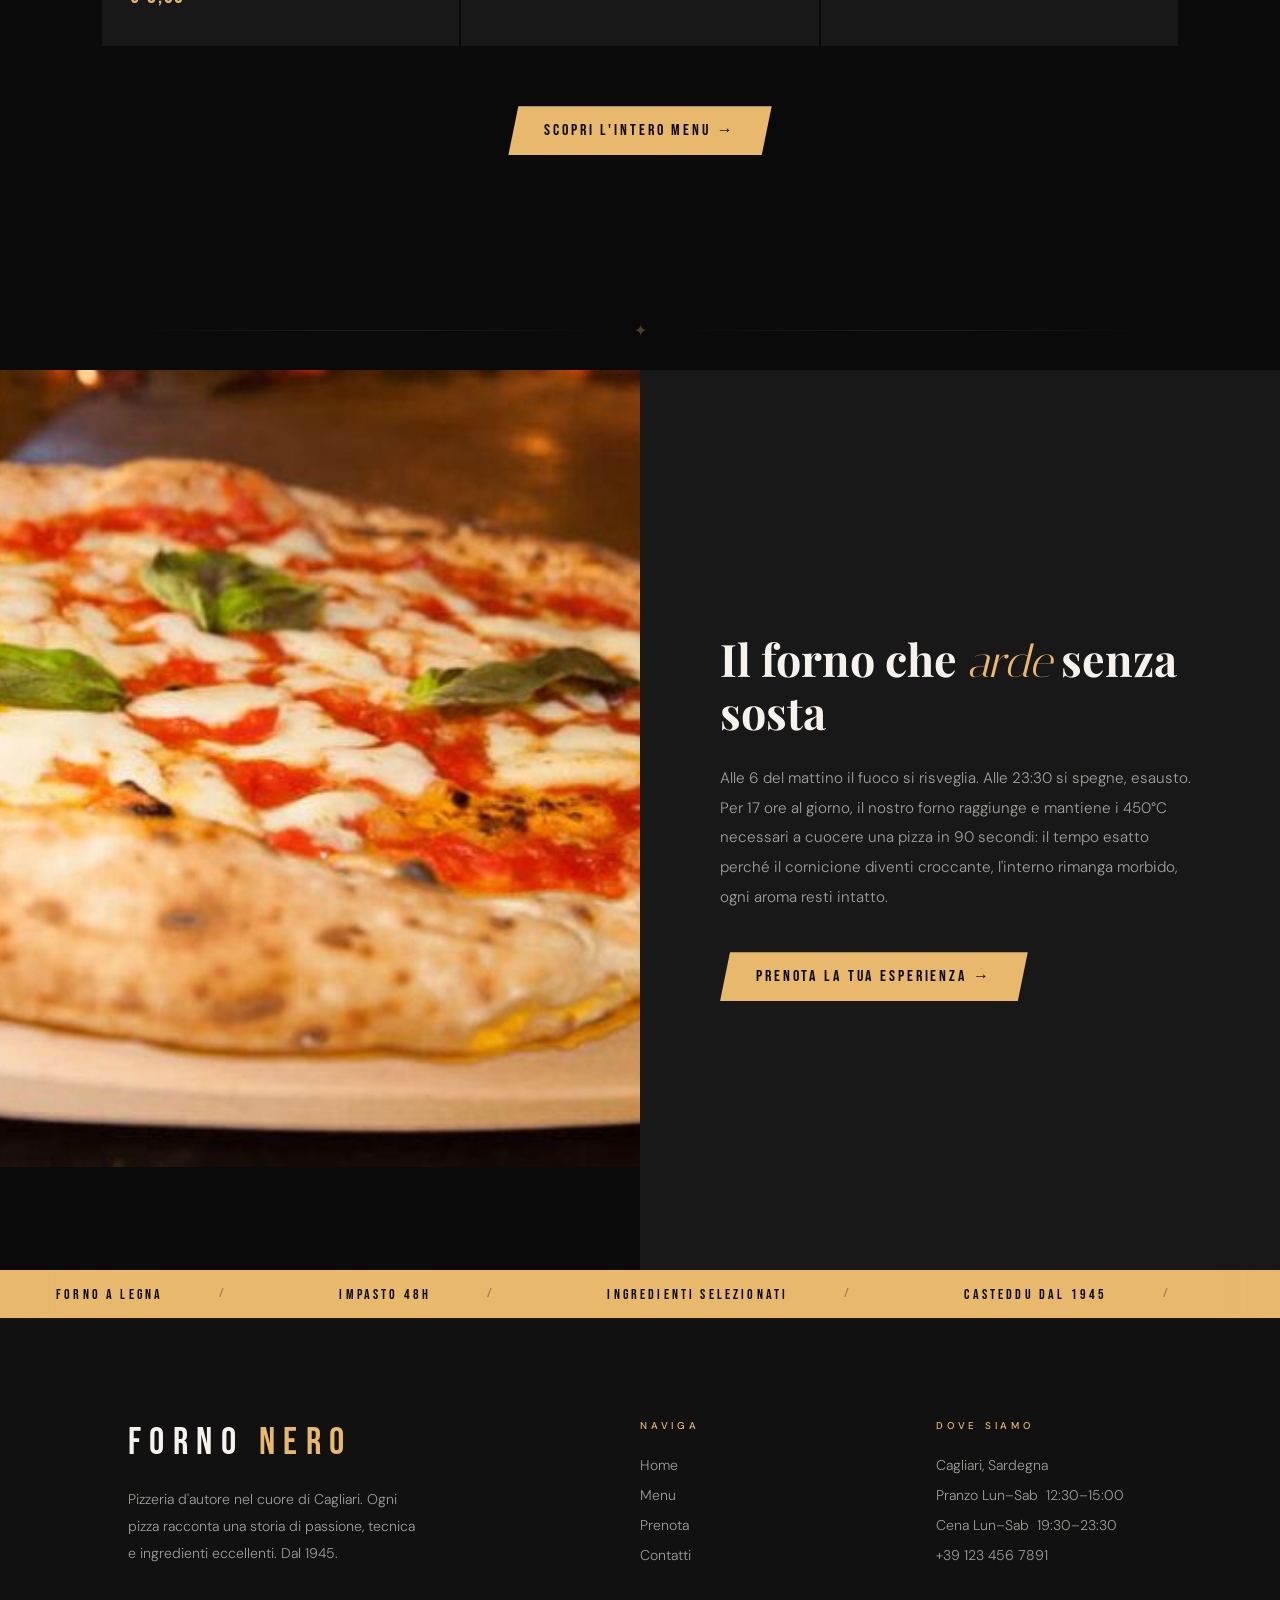
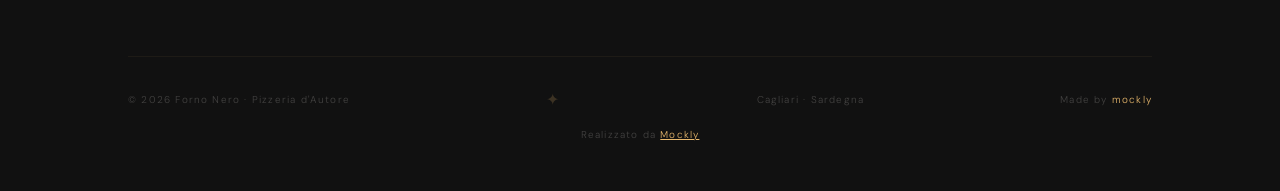
==== commit c653a572: "Striscia 'Sito dimostrativo di Mockly' in cima a ogni pagina Co-Authored-By: Claude Opus 5.5 <norepl" ====
--- a/index.html
+++ b/index.html
@@ -22,6 +22,10 @@
   </style>
 </head>
 <body>
+<!-- Striscia Mockly: dice che questo è un sito dimostrativo -->
+<div class="mockly-demo-bar" role="note"><p>Sito dimostrativo di Mockly per una pizzeria: il locale è inventato. <a href="https://mockly.it/">Vuoi un sito così?</a></p></div>
+<script>(function(){var b=document.currentScript.previousElementSibling,h=[];function pad(){var c=getComputedStyle(document.body),t=parseFloat(c.paddingTop)||0;b.style.margin="-"+t+"px -"+(parseFloat(c.paddingRight)||0)+"px "+t+"px -"+(parseFloat(c.paddingLeft)||0)+"px";}function find(){pad();h=[].filter.call(document.body.querySelectorAll("*"),function(e){if(e===b||b.contains(e))return false;if(e.hasAttribute("data-mockly-bar"))return true;var s=getComputedStyle(e);if(s.position!=="fixed"||s.top!=="0px")return false;var r=e.getBoundingClientRect();if(r.height>20&&r.height<innerHeight*.5&&r.width>innerWidth*.5){e.setAttribute("data-mockly-bar","");return true;}return false;});move();}function move(){var t=Math.max(0,b.offsetHeight-scrollY)+"px";h.forEach(function(e){e.style.top=t;});}addEventListener("load",find);addEventListener("resize",find);addEventListener("scroll",move,{passive:true});if(document.readyState!=="loading")find();else document.addEventListener("DOMContentLoaded",find);})();</script>
+<style>.mockly-demo-bar{position:relative;z-index:1;margin:0;padding:8px 16px;background:#16174F;color:#fff;font:500 13px/1.45 system-ui,-apple-system,"Segoe UI",Roboto,sans-serif;text-align:center;letter-spacing:0}.mockly-demo-bar p{margin:0;color:inherit;font:inherit}.mockly-demo-bar a{color:#7FC8D8;font-weight:600;text-decoration:underline;text-underline-offset:2px}.mockly-demo-bar a:focus-visible{outline:2px solid #7FC8D8;outline-offset:2px}</style>
 
 <div class="page-overlay" id="pageOverlay"></div>
 <a href="#main-content" class="skip-link">Salta al contenuto</a>
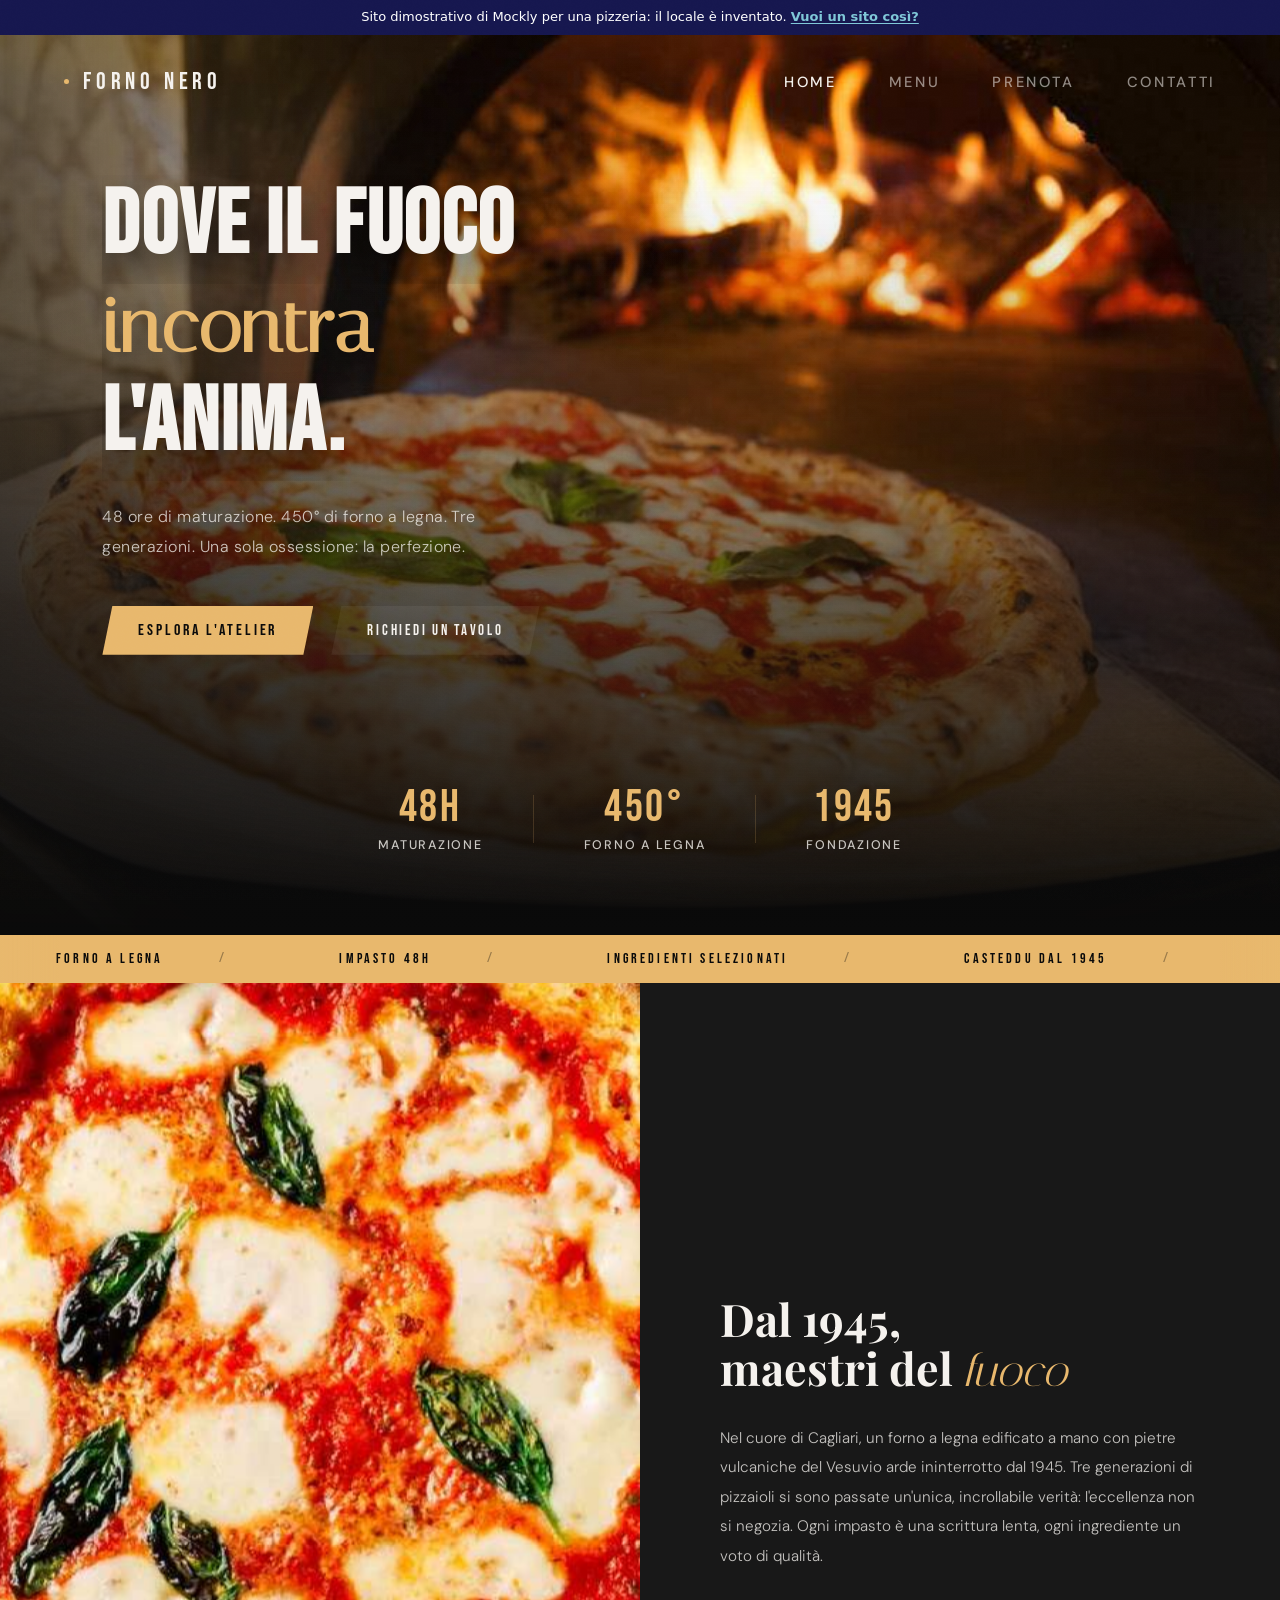
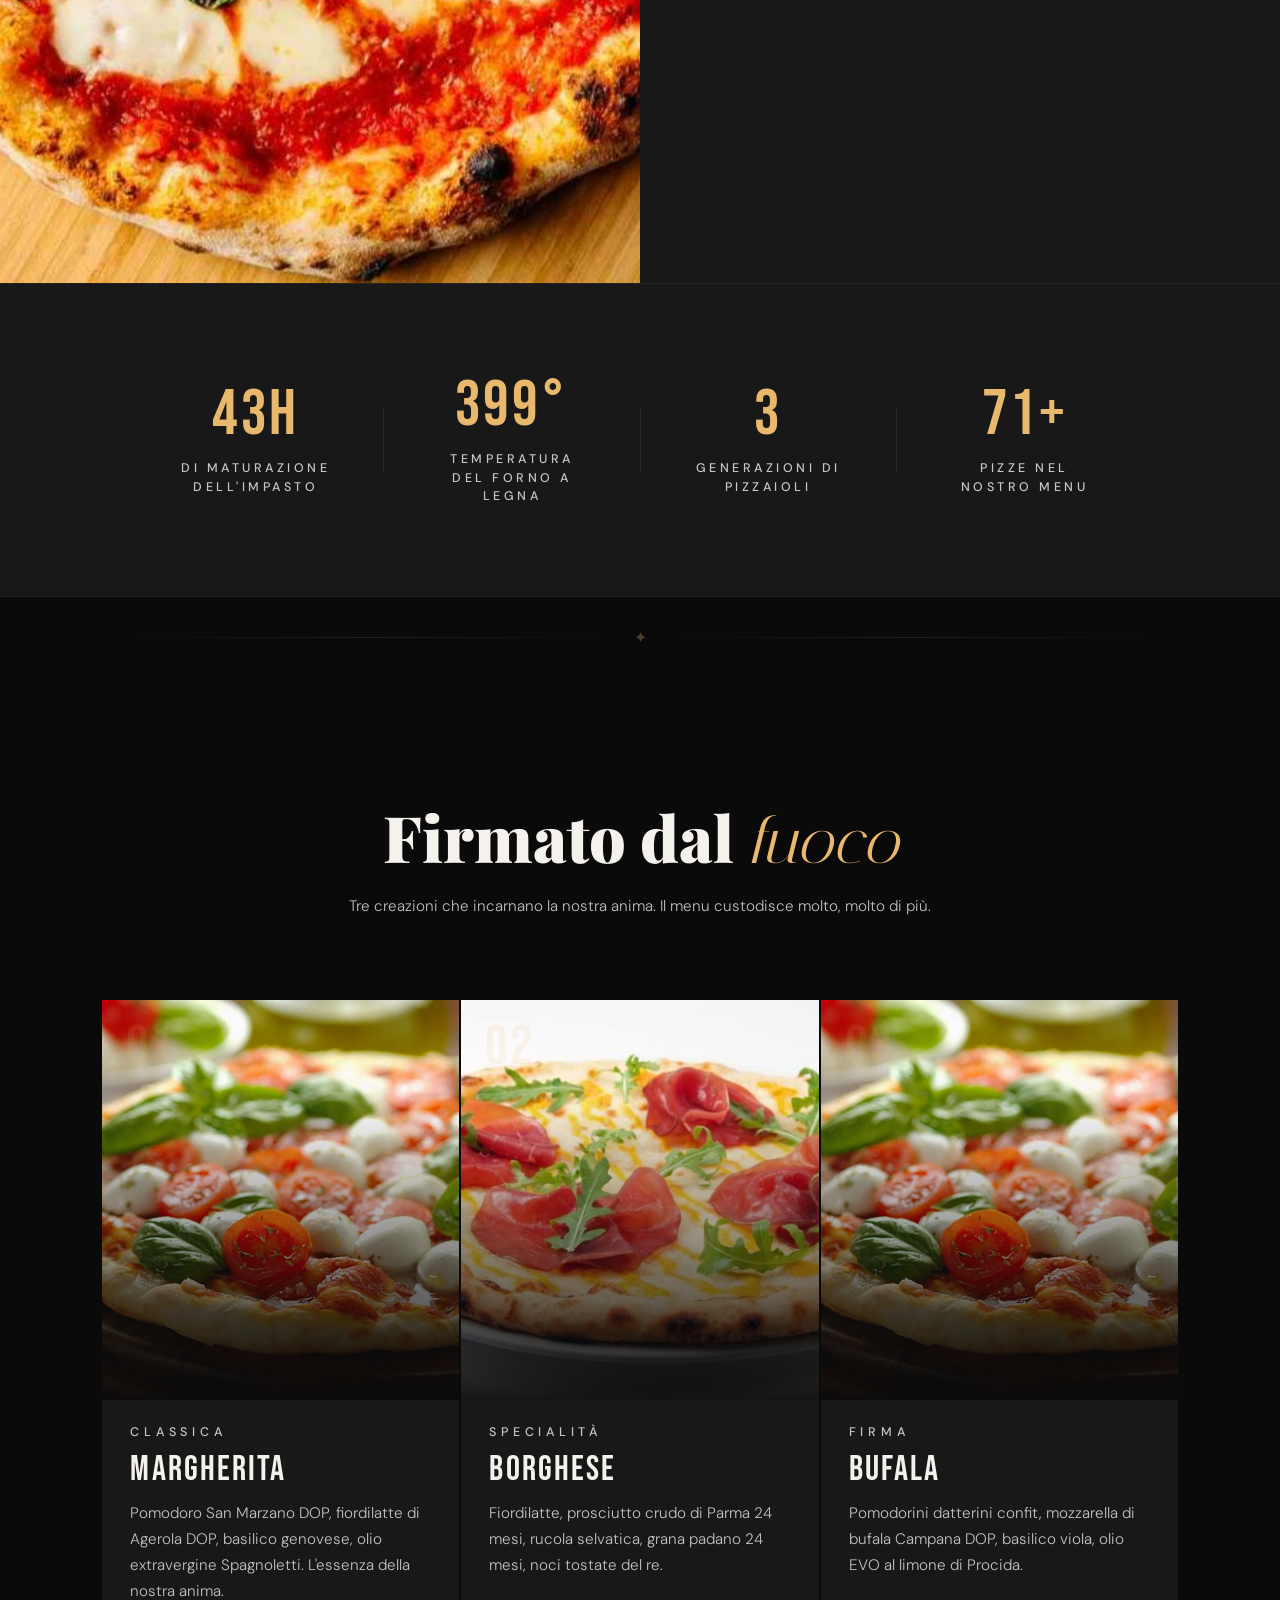
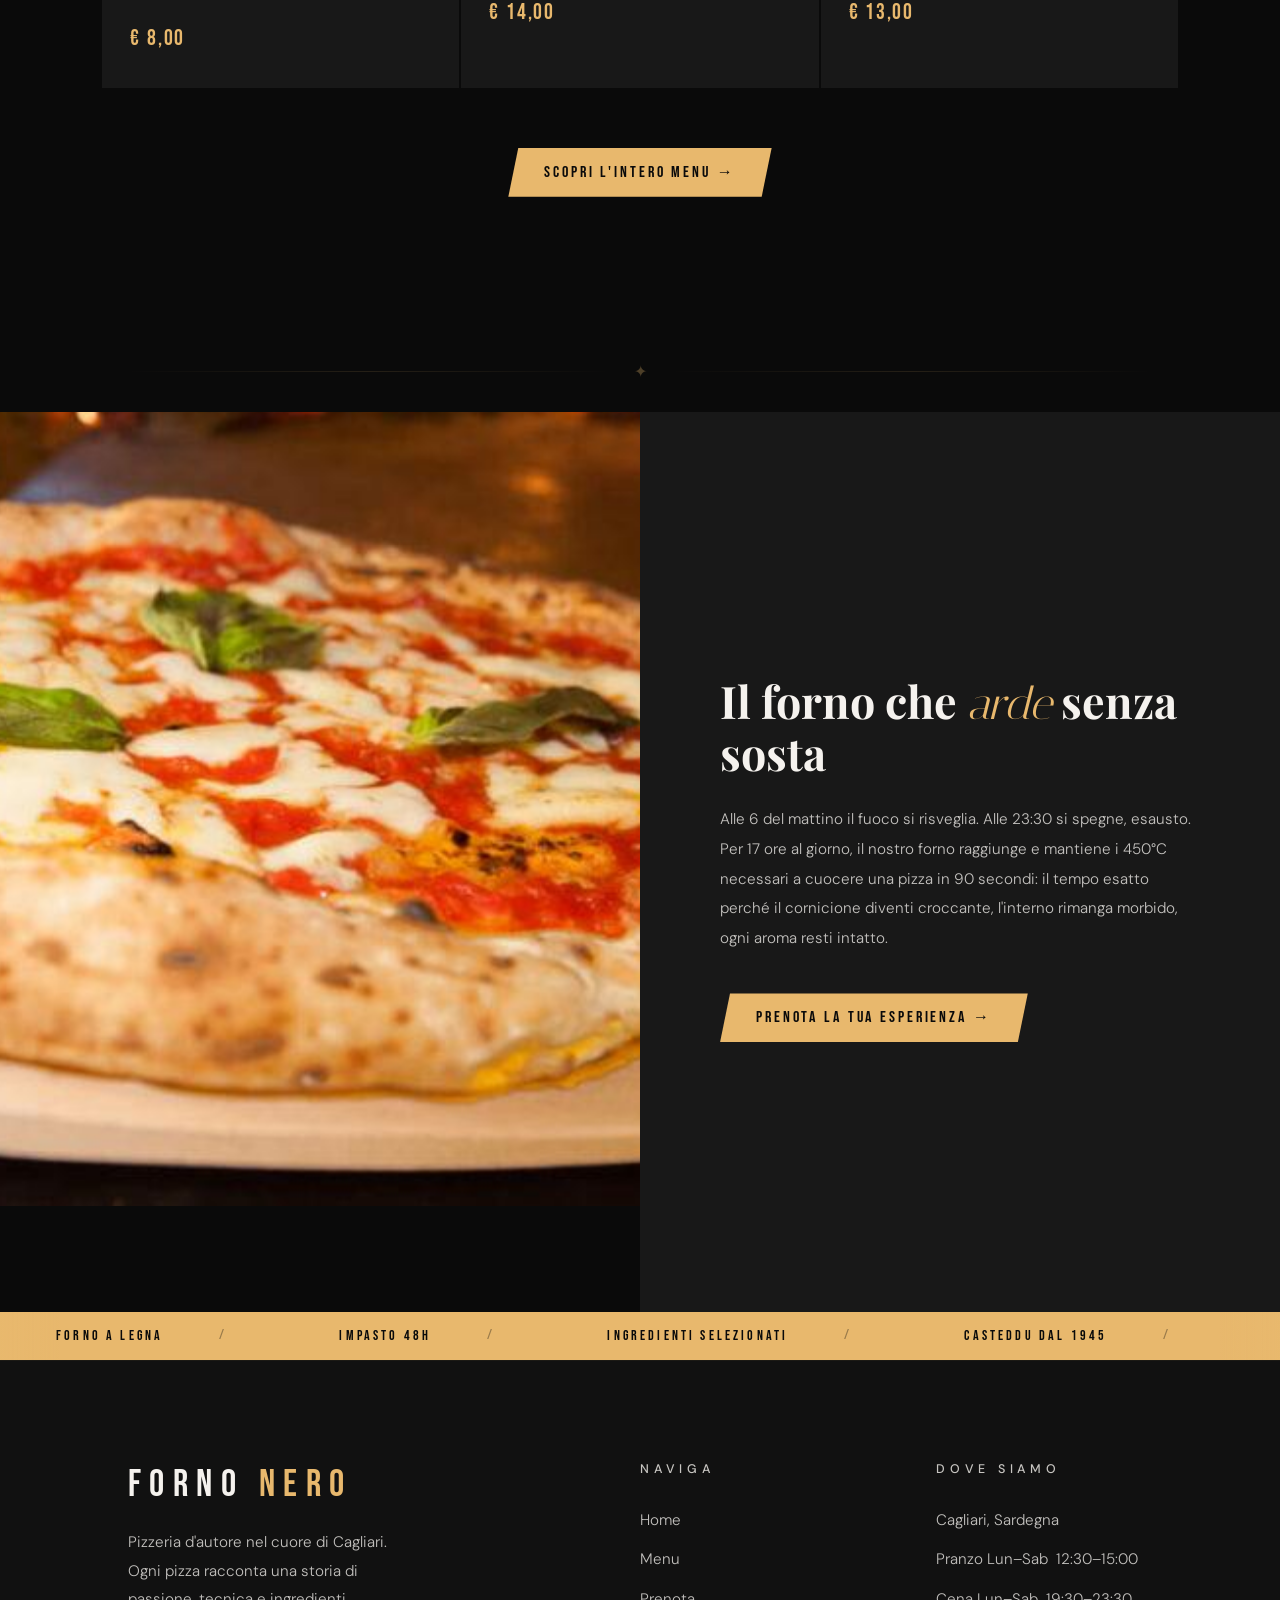
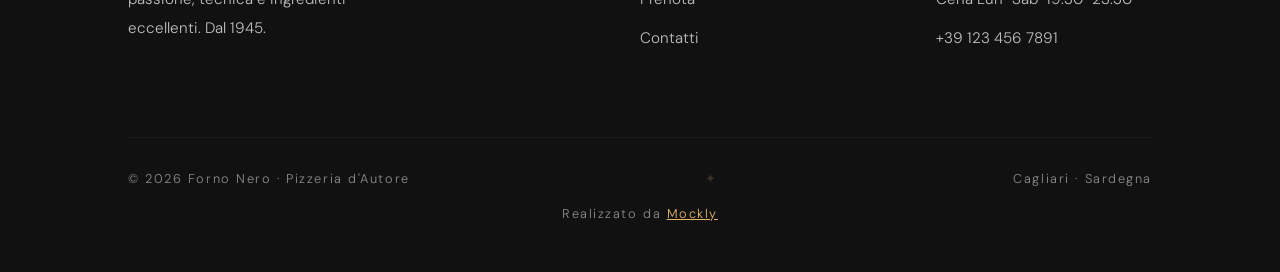
==== commit d81b1b50: "Revisione: leggibilità, telefono, niente recensioni o voti inventati Co-Authored-By: Claude Opus 5.5" ====
--- a/index.html
+++ b/index.html
@@ -20,6 +20,7 @@
   <style>
     .page-overlay { position:fixed; inset:0; background:#0a0a0a; z-index:9999; opacity:1; pointer-events:none; }
   </style>
+  <link rel="stylesheet" href="ritocchi.css">
 </head>
 <body>
 <!-- Striscia Mockly: dice che questo è un sito dimostrativo -->
@@ -239,8 +240,8 @@
     <div class="footer-col">
       <h4>Dove siamo</h4>
       <a href="https://maps.app.goo.gl/SE37KUVxoLeGLsXS6" target="_blank" rel="noopener">Cagliari, Sardegna</a>
-      <a href="#">Pranzo Lun–Sab&nbsp;&nbsp;12:30–15:00</a>
-      <a href="#">Cena Lun–Sab&nbsp;&nbsp;19:30–23:30</a>
+      <span class="footer-col-text">Pranzo Lun–Sab&nbsp;&nbsp;12:30–15:00</span>
+      <span class="footer-col-text">Cena Lun–Sab&nbsp;&nbsp;19:30–23:30</span>
       <a href="tel:+391234567891">+39 123 456 7891</a>
     </div>
   </div>
@@ -248,12 +249,10 @@
     <span>© 2026 Forno Nero · Pizzeria d'Autore</span>
     <span class="footer-ornament" aria-hidden="true">✦</span>
     <span>Cagliari · Sardegna</span>
-    <span>Made by <a href="https://mockly.it" target="_blank" rel="noopener" style="color:var(--signal);text-decoration:none;">mockly</a></span>
     <p class="footer-credit">Realizzato da <a href="https://mockly.it" target="_blank" rel="noopener">Mockly</a></p>
   </div>
 </footer>
 
 <script src="script.js"></script>
-<div class="mockly-watermark"><div class="mockly-watermark-inner">MOCKLY<span class="mockly-watermark-sub">SITO IN SVILUPPO</span></div></div>
 </body>
 </html>
--- a/style.css
+++ b/style.css
@@ -249,7 +249,7 @@
 }
 .marquee-item::after {
   content: '/';
-  font-size: .75rem;
+  font-size: 0.8125rem;
   opacity: .35;
   margin-left: 56px;
 }
@@ -313,7 +313,7 @@
 /* TEXT ELEMENTS */
 .section-label {
   font-family: var(--font-body);
-  font-size: .62rem; letter-spacing: .42em; text-transform: uppercase;
+  font-size: 0.8125rem; letter-spacing: .42em; text-transform: uppercase;
   color: var(--signal); margin-bottom: 22px;
   display: flex; align-items: center; gap: 14px;
   font-weight: 500;
@@ -525,7 +525,7 @@
 .footer-brand span { color: var(--signal); }
 .footer-sub { font-size: .88rem; color: var(--mist); line-height: 1.9; max-width: 290px; }
 .footer-col h4 {
-  font-family: var(--font-body); font-size: .62rem;
+  font-family: var(--font-body); font-size: 0.8125rem;
   letter-spacing: .38em; text-transform: uppercase;
   color: var(--signal); margin-bottom: 24px; font-weight: 500;
 }
@@ -538,7 +538,7 @@
 .footer-bottom {
   border-top: 1px solid rgba(232,184,109,.06); padding-top: 32px;
   display: flex; justify-content: space-between; align-items: center;
-  font-size: .62rem; letter-spacing: .12em; color: var(--ghost);
+  font-size: 0.8125rem; letter-spacing: .12em; color: var(--ghost);
   font-family: var(--font-body);
   flex-wrap: wrap; gap: 8px;
 }
@@ -573,21 +573,21 @@
   .footer-bottom { flex-direction: column; gap: 10px; align-items: flex-start; }
   .footer-ornament { display: none; }
   footer { padding: 60px 6vw 32px; }
-  .marquee-item { font-size: .8rem; padding: 0 32px; }
+  .marquee-item { font-size: 0.8125rem; padding: 0 32px; }
   .marquee-item::after { margin-left: 32px; }
   .marquee-strip { min-height: 40px; }
   .marquee-strip::before,
   .marquee-strip::after { width: 20px; }
   .btn-primary, .btn-secondary { padding: 14px 28px; font-size: .9rem; }
   .ornament-divider { padding: 0 8vw; }
-  .section-label { font-size: .55rem; }
+  .section-label { font-size: 0.8125rem; }
   body::after { background: radial-gradient(ellipse at 50% 0%, rgba(232,184,109,calc(var(--heat)*0.03)) 0%, transparent 60%); }
 }
 @media (max-width: 480px) {
   nav, nav.scrolled { padding: 14px 16px; }
   .nav-brand { font-size: 1.1rem; letter-spacing: .14em; gap: 10px; }
   .mob-menu a { font-size: clamp(2.2rem, 10vw, 3.5rem); }
-  .marquee-item { font-size: .7rem; padding: 0 20px; letter-spacing: .16em; }
+  .marquee-item { font-size: 0.8125rem; padding: 0 20px; letter-spacing: .16em; }
   .marquee-item::after { margin-left: 20px; }
   .marquee-strip { min-height: 36px; padding-top: 8px; padding-bottom: 8px; }
   .marquee-strip::before, .marquee-strip::after { width: 14px; }
@@ -595,16 +595,16 @@
   .section-h2 { font-size: clamp(1.6rem, 6vw, 2rem); }
   .section-body { font-size: .85rem; }
   .ornament-divider { height: 60px; padding: 0 6vw; gap: 16px; }
-  .ornament-glyph { font-size: .8rem; }
-  .btn-primary, .btn-secondary { padding: 12px 22px; font-size: .8rem; letter-spacing: .14em; }
+  .ornament-glyph { font-size: 0.8125rem; }
+  .btn-primary, .btn-secondary { padding: 12px 22px; font-size: 0.8125rem; letter-spacing: .14em; }
   .btn-primary:hover { letter-spacing: .18em; }
   footer { padding: 48px 5vw 24px; }
   .footer-grid { gap: 28px; }
   .footer-brand { font-size: 1.4rem; }
   .footer-sub { font-size: .82rem; max-width: 100%; }
-  .footer-col h4 { font-size: .55rem; margin-bottom: 18px; }
+  .footer-col h4 { font-size: 0.8125rem; margin-bottom: 18px; }
   .footer-col a { font-size: .82rem; }
-  .footer-bottom { font-size: .55rem; }
+  .footer-bottom { font-size: 0.8125rem; }
   .stat-item.visible .stat-number { animation: none; }
 }
 
@@ -627,9 +627,5 @@
 .skip-link:focus { top: 0; }
 
 /* ── MOCKLY WATERMARK ──────────────────────────────────── */
-.mockly-watermark{position:fixed;inset:0;z-index:99999;pointer-events:none;display:flex;align-items:center;justify-content:center}
-.mockly-watermark-inner{font-family:monospace;font-size:clamp(5rem,18vw,14rem);font-weight:700;letter-spacing:clamp(12px,4vw,40px);color:rgba(216,185,92,.04);text-transform:uppercase;user-select:none;transform:rotate(-20deg);text-shadow:0 0 30px rgba(0,0,0,.02);animation:watermarkFade 3s ease-in-out infinite;text-align:center;line-height:1.1}
-.mockly-watermark-sub{display:block;font-size:clamp(.8rem,2.5vw,1.5rem);letter-spacing:clamp(6px,1.5vw,16px);margin-top:6px;opacity:.6}
-@keyframes watermarkFade{0%,100%{opacity:1}50%{opacity:.6}}
-.footer-credit{margin-top:10px;font-size:.62rem;letter-spacing:.12em;color:var(--ghost);width:100%;text-align:center}
+.footer-credit{margin-top:10px;font-size:0.8125rem;letter-spacing:.12em;color:var(--ghost);width:100%;text-align:center}
 .footer-credit a{color:var(--signal);text-decoration:underline}
--- a/style-index.css
+++ b/style-index.css
@@ -65,7 +65,7 @@
 
 .hero-eyebrow {
   font-family: var(--font-body);
-  font-size: .7rem; letter-spacing: .42em; text-transform: uppercase;
+  font-size: 0.8125rem; letter-spacing: .42em; text-transform: uppercase;
   color: var(--signal); margin-bottom: 44px;
   opacity: 0; animation: fadeUp .8s ease forwards 2.2s;
   display: flex; align-items: center; gap: 0;
@@ -156,7 +156,7 @@
 
 .hero-counter-label {
   font-family: var(--font-body);
-  font-size: .62rem; letter-spacing: .3em; text-transform: uppercase;
+  font-size: 0.8125rem; letter-spacing: .3em; text-transform: uppercase;
   color: var(--ghost); font-weight: 500;
   white-space: nowrap;
 }
@@ -199,7 +199,7 @@
 
 .stat-label {
   font-family: var(--font-body);
-  font-size: .6rem; letter-spacing: .28em; text-transform: uppercase;
+  font-size: 0.8125rem; letter-spacing: .28em; text-transform: uppercase;
   color: var(--ghost); line-height: 1.5; font-weight: 500;
 }
 
@@ -270,7 +270,7 @@
 }
 .preview-card-tag {
   font-family: var(--font-body);
-  font-size: .58rem; letter-spacing: .38em; text-transform: uppercase;
+  font-size: 0.8125rem; letter-spacing: .38em; text-transform: uppercase;
   color: var(--signal); margin-bottom: 8px; font-weight: 500;
 }
 .preview-card-name {
@@ -311,7 +311,7 @@
   .hero-cta-row { flex-direction: column; align-items: flex-start; gap: 12px; }
   .hero-counter { padding: 0 6vw 6vh; gap: 0; }
   .hero-counter-item { padding: 20px 0; }
-  .hero-counter-label { font-size: .55rem; letter-spacing: .2em; }
+  .hero-counter-label { font-size: 0.8125rem; letter-spacing: .2em; }
   .hero-counter-divider { margin: 0 16px; }
   .stats-strip { padding: 48px 6vw; }
   .stat-item { min-width: 50%; padding: 20px 16px; }
--- a/ritocchi.css
+++ b/ritocchi.css
@@ -0,0 +1,42 @@
+/* Ritocchi di leggibilità (revisione Mockly, novembre 2026).
+   Caricato per ultimo su ogni pagina: alza i testi troppo piccoli,
+   schiarisce i grigi troppo tenui e allarga i punti da toccare. */
+:root {
+  --mist:  rgba(245,242,238,0.78);
+  --ghost: rgba(245,242,238,0.55);
+}
+
+/* Bottone del menu: niente sfondo bianco del browser, area da 44px */
+.hamburger {
+  background: none; border: 0; color: inherit;
+  min-width: 44px; min-height: 44px;
+  align-items: center; justify-content: center;
+}
+
+/* Etichette piccole: almeno 12-13px e più chiare */
+.stat-label, .hero-counter-label, .preview-card-tag, .bic-title,
+.feat-tag, .feat-price-label, .menu-hero-eyebrow, .section-label,
+.step-label, .stepper-label, .field-label, .footer-col h4 {
+  font-size: max(0.78rem, 12.5px) !important;
+  color: rgba(245,242,238,0.8);
+}
+.step.active .step-label { color: var(--signal); }
+.feat-badge-chef, .diet-badge { font-size: 0.75rem !important; }
+.diet-badge.special { color: rgba(245,242,238,0.75); }
+.footer-credit, .footer-credit a, .footer-bottom span { font-size: 0.8rem !important; }
+.footer-col a, .footer-col-text { display: block; padding-block: 0.6rem; margin-bottom: 0 !important; font-size: 0.95rem; }
+.footer-col-text { color: var(--mist); }
+.hero-counter-item { padding-inline: 10px; }
+.hero-counter-label { letter-spacing: .14em !important; }
+.footer-sub, .preview-card-desc, .bic-text, .pizza-desc { font-size: 0.95rem; }
+.menu-tabs button, [id^="tab-btn-"] { font-size: 0.9rem; min-height: 44px; }
+input, select, textarea { font-size: 16px !important; }
+
+/* Bottoni dell'hero: testo leggibile su telefono */
+@media (max-width: 760px) {
+  .btn-primary, .btn-secondary, .btn-next { font-size: 0.95rem !important; padding: 15px 24px !important; letter-spacing: .1em !important; }
+  .hero-h1 { font-size: clamp(2.6rem, 11.5vw, 5rem) !important; }
+  .marquee-item { font-size: 0.85rem !important; }
+  .nav-brand { padding-block: 10px; }
+  .mob-menu a { padding-block: 0.4rem; }
+}
